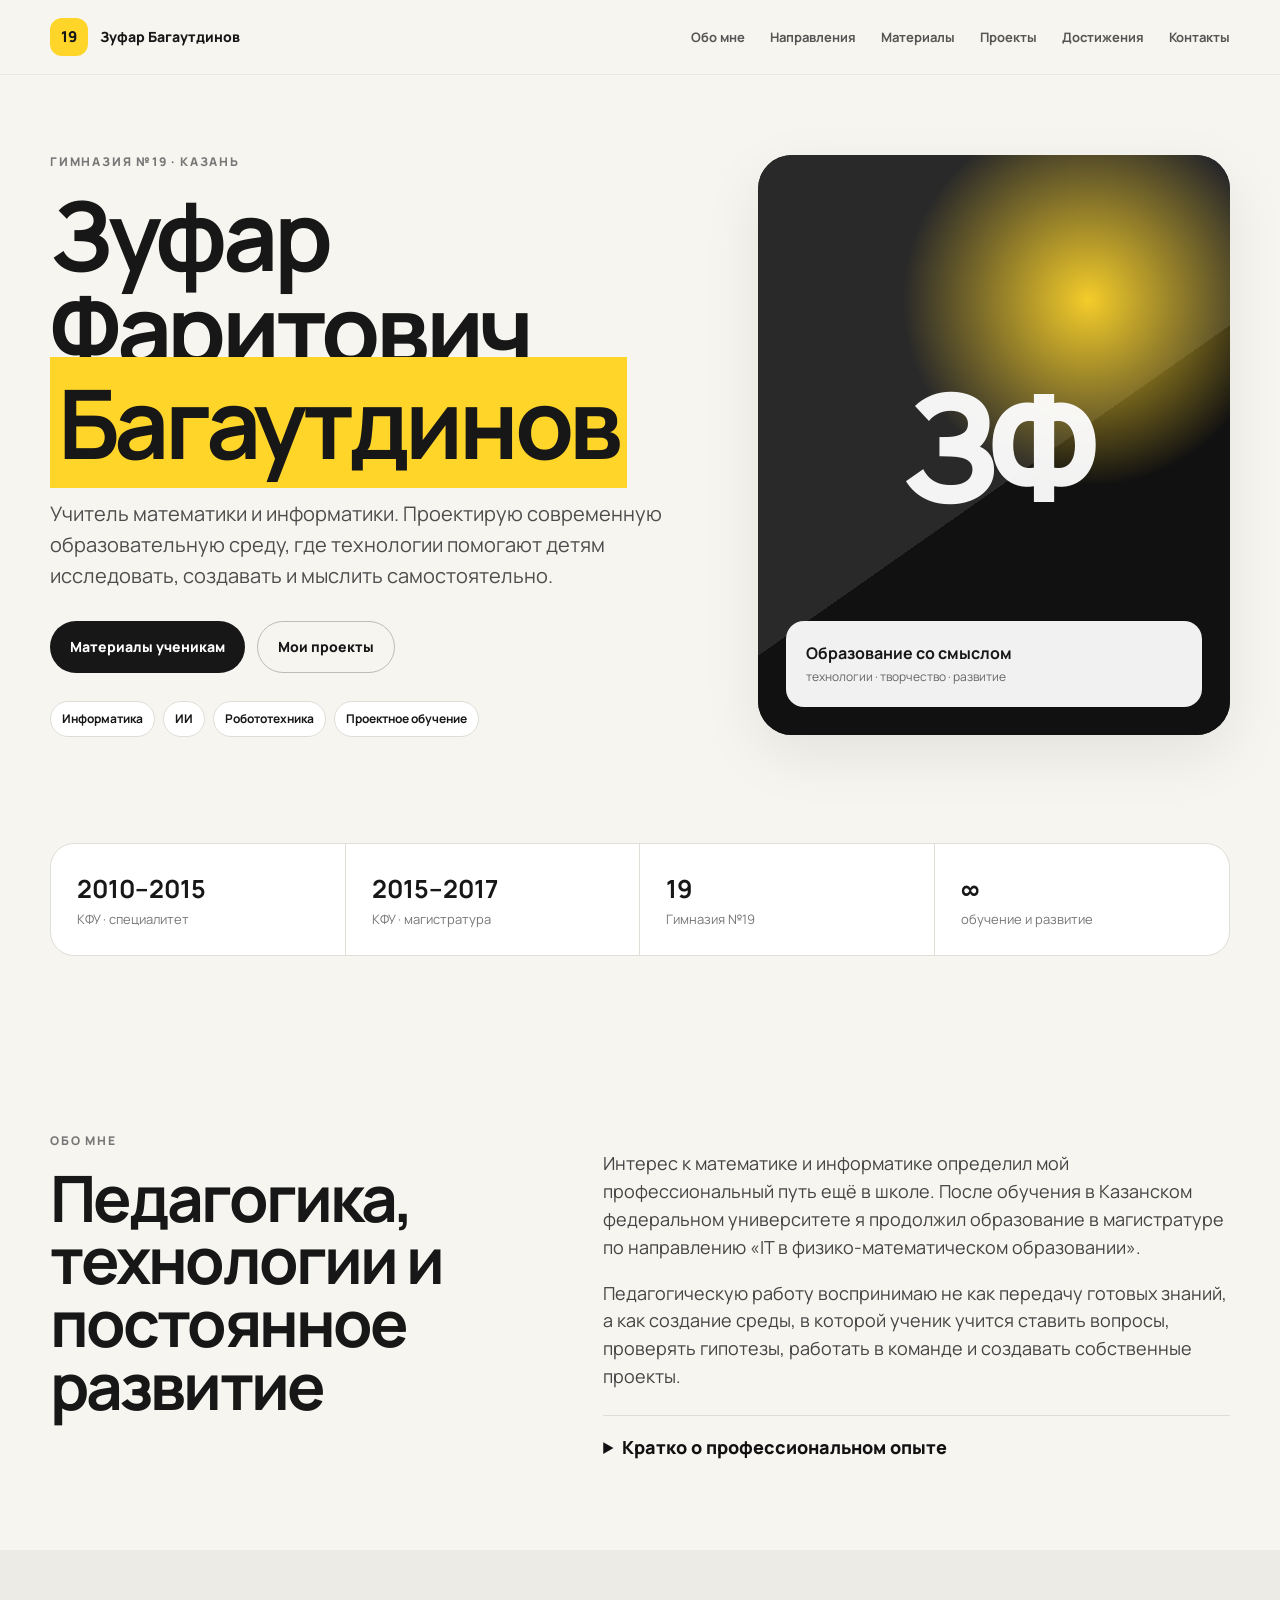
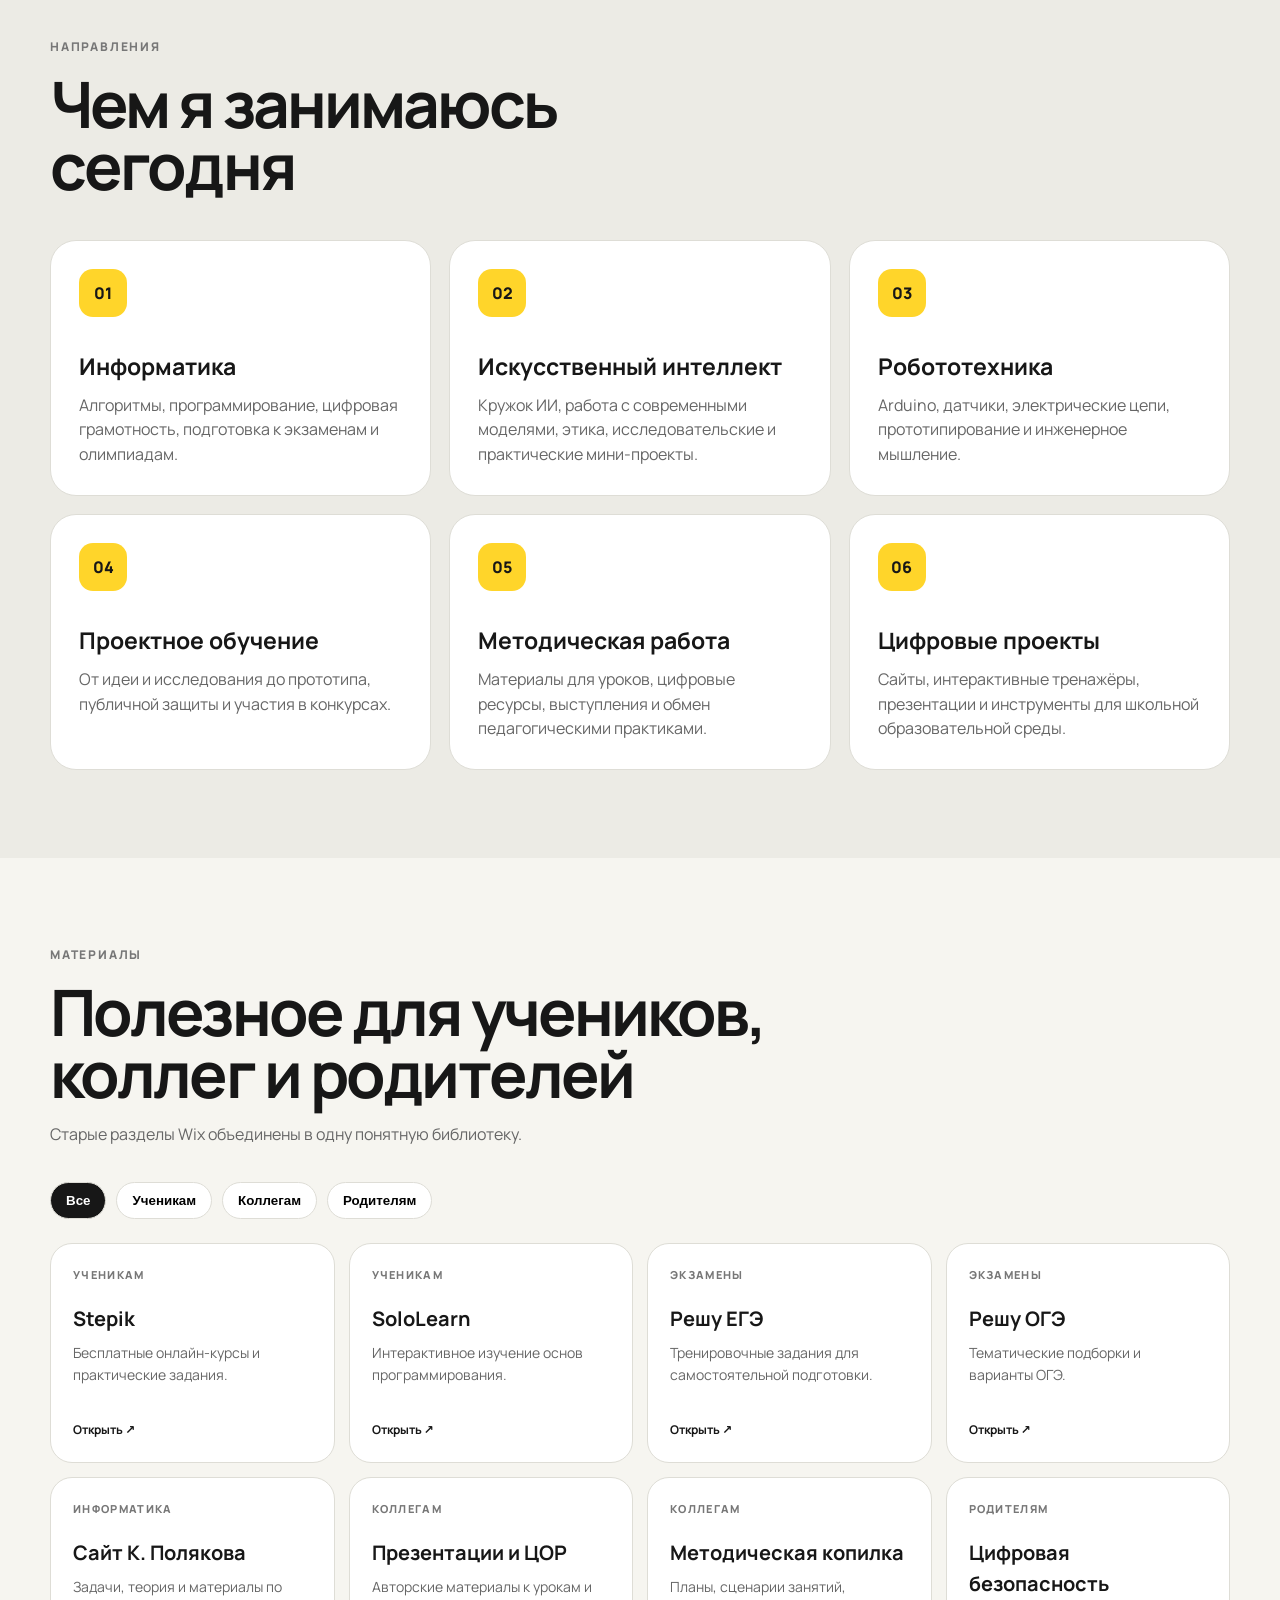
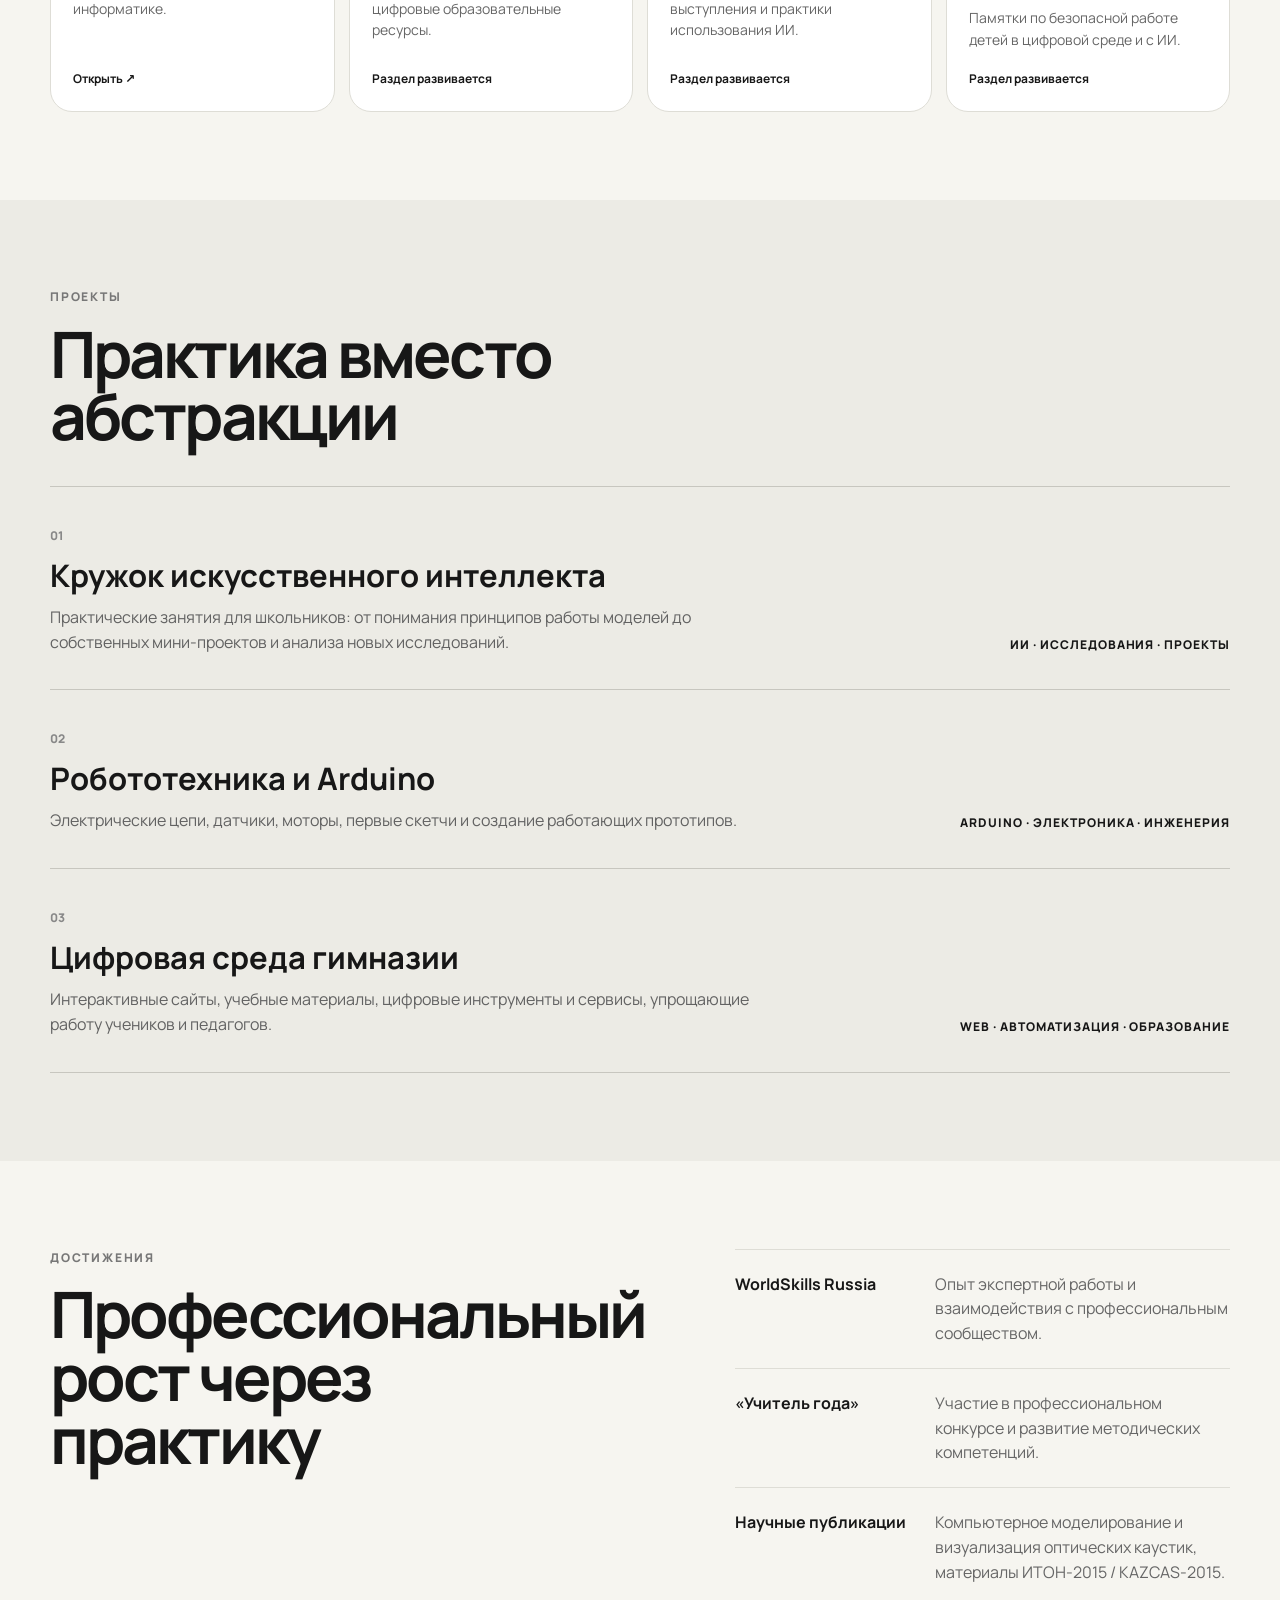
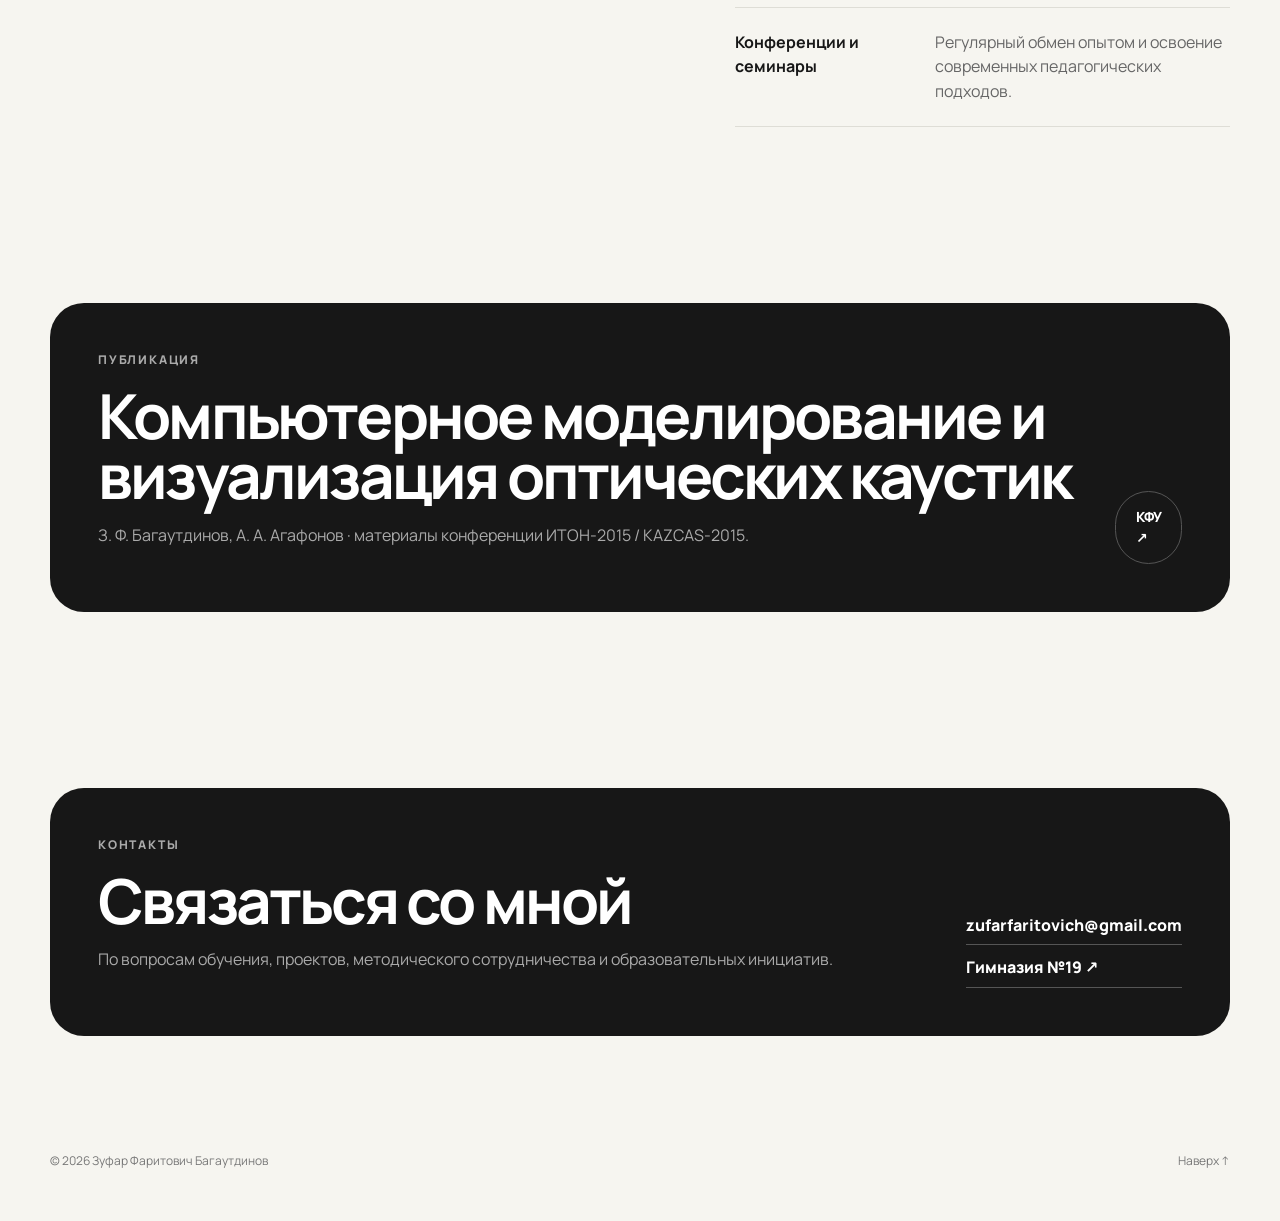
==== index.html @ 344b3b6c "Initial website upload" ====
<!doctype html>
<html lang="ru">
<head>
  <meta charset="utf-8" />
  <meta name="viewport" content="width=device-width, initial-scale=1" />
  <meta name="description" content="Персональный сайт Зуфара Фаритовича Багаутдинова — учителя математики и информатики Гимназии №19 Казани." />
  <title>Зуфар Фаритович Багаутдинов — педагог, информатика, ИИ</title>
  <link rel="preconnect" href="https://fonts.googleapis.com">
  <link rel="preconnect" href="https://fonts.gstatic.com" crossorigin>
  <link href="https://fonts.googleapis.com/css2?family=Manrope:wght@400;500;600;700;800&display=swap" rel="stylesheet">
  <link rel="stylesheet" href="styles.css" />
</head>
<body>
  <header class="topbar" id="top">
    <div class="container nav-wrap">
      <a class="brand" href="#top" aria-label="На главную">
        <span class="brand-mark">19</span>
        <span class="brand-text">Зуфар Багаутдинов</span>
      </a>
      <button class="menu-btn" aria-label="Открыть меню" aria-expanded="false">☰</button>
      <nav class="nav" aria-label="Основная навигация">
        <a href="#about">Обо мне</a>
        <a href="#directions">Направления</a>
        <a href="#materials">Материалы</a>
        <a href="#projects">Проекты</a>
        <a href="#achievements">Достижения</a>
        <a href="#contacts">Контакты</a>
      </nav>
    </div>
  </header>

  <main>
    <section class="hero section">
      <div class="container hero-grid">
        <div class="hero-copy reveal">
          <div class="eyebrow">Гимназия №19 · Казань</div>
          <h1>Зуфар Фаритович<br><span>Багаутдинов</span></h1>
          <p class="hero-lead">Учитель математики и информатики. Проектирую современную образовательную среду, где технологии помогают детям исследовать, создавать и мыслить самостоятельно.</p>
          <div class="hero-actions">
            <a class="btn primary" href="#materials">Материалы ученикам</a>
            <a class="btn ghost" href="#projects">Мои проекты</a>
          </div>
          <div class="hero-tags">
            <span>Информатика</span><span>ИИ</span><span>Робототехника</span><span>Проектное обучение</span>
          </div>
        </div>
        <div class="hero-visual reveal">
          <div class="portrait-card">
            <div class="portrait-bg"></div>
            <div class="portrait-monogram">ЗФ</div>
            <div class="portrait-caption">
              <strong>Образование со смыслом</strong>
              <span>технологии · творчество · развитие</span>
            </div>
          </div>
        </div>
      </div>
    </section>

    <section class="section stats reveal">
      <div class="container stat-grid">
        <div class="stat"><strong>2010–2015</strong><span>КФУ · специалитет</span></div>
        <div class="stat"><strong>2015–2017</strong><span>КФУ · магистратура</span></div>
        <div class="stat"><strong>19</strong><span>Гимназия №19</span></div>
        <div class="stat"><strong>∞</strong><span>обучение и развитие</span></div>
      </div>
    </section>

    <section class="section" id="about">
      <div class="container split">
        <div class="section-heading reveal">
          <div class="eyebrow">Обо мне</div>
          <h2>Педагогика, технологии и постоянное развитие</h2>
        </div>
        <div class="prose reveal">
          <p>Интерес к математике и информатике определил мой профессиональный путь ещё в школе. После обучения в Казанском федеральном университете я продолжил образование в магистратуре по направлению «IT в физико-математическом образовании».</p>
          <p>Педагогическую работу воспринимаю не как передачу готовых знаний, а как создание среды, в которой ученик учится ставить вопросы, проверять гипотезы, работать в команде и создавать собственные проекты.</p>
          <details>
            <summary>Кратко о профессиональном опыте</summary>
            <p>Опыт участия в WorldSkills, научно-практических конференциях, семинарах и профессиональных педагогических сообществах сформировал устойчивый интерес к современным образовательным технологиям, проектной деятельности и развитию цифровой культуры.</p>
          </details>
        </div>
      </div>
    </section>

    <section class="section alt" id="directions">
      <div class="container">
        <div class="section-heading reveal">
          <div class="eyebrow">Направления</div>
          <h2>Чем я занимаюсь сегодня</h2>
        </div>
        <div class="cards grid-3">
          <article class="card reveal"><div class="icon">01</div><h3>Информатика</h3><p>Алгоритмы, программирование, цифровая грамотность, подготовка к экзаменам и олимпиадам.</p></article>
          <article class="card reveal"><div class="icon">02</div><h3>Искусственный интеллект</h3><p>Кружок ИИ, работа с современными моделями, этика, исследовательские и практические мини-проекты.</p></article>
          <article class="card reveal"><div class="icon">03</div><h3>Робототехника</h3><p>Arduino, датчики, электрические цепи, прототипирование и инженерное мышление.</p></article>
          <article class="card reveal"><div class="icon">04</div><h3>Проектное обучение</h3><p>От идеи и исследования до прототипа, публичной защиты и участия в конкурсах.</p></article>
          <article class="card reveal"><div class="icon">05</div><h3>Методическая работа</h3><p>Материалы для уроков, цифровые ресурсы, выступления и обмен педагогическими практиками.</p></article>
          <article class="card reveal"><div class="icon">06</div><h3>Цифровые проекты</h3><p>Сайты, интерактивные тренажёры, презентации и инструменты для школьной образовательной среды.</p></article>
        </div>
      </div>
    </section>

    <section class="section" id="materials">
      <div class="container">
        <div class="section-heading reveal">
          <div class="eyebrow">Материалы</div>
          <h2>Полезное для учеников, коллег и родителей</h2>
          <p>Старые разделы Wix объединены в одну понятную библиотеку.</p>
        </div>
        <div class="filters reveal" role="group" aria-label="Фильтр материалов">
          <button class="filter active" data-filter="all">Все</button>
          <button class="filter" data-filter="student">Ученикам</button>
          <button class="filter" data-filter="teacher">Коллегам</button>
          <button class="filter" data-filter="parent">Родителям</button>
        </div>
        <div class="materials-grid">
          <a class="material reveal" data-cat="student" href="https://stepik.org" target="_blank" rel="noopener"><span>Ученикам</span><h3>Stepik</h3><p>Бесплатные онлайн-курсы и практические задания.</p><b>Открыть ↗</b></a>
          <a class="material reveal" data-cat="student" href="https://www.sololearn.com" target="_blank" rel="noopener"><span>Ученикам</span><h3>SoloLearn</h3><p>Интерактивное изучение основ программирования.</p><b>Открыть ↗</b></a>
          <a class="material reveal" data-cat="student" href="https://ege.sdamgia.ru" target="_blank" rel="noopener"><span>Экзамены</span><h3>Решу ЕГЭ</h3><p>Тренировочные задания для самостоятельной подготовки.</p><b>Открыть ↗</b></a>
          <a class="material reveal" data-cat="student" href="https://oge.sdamgia.ru" target="_blank" rel="noopener"><span>Экзамены</span><h3>Решу ОГЭ</h3><p>Тематические подборки и варианты ОГЭ.</p><b>Открыть ↗</b></a>
          <a class="material reveal" data-cat="student teacher" href="https://kpolyakov.spb.ru" target="_blank" rel="noopener"><span>Информатика</span><h3>Сайт К. Полякова</h3><p>Задачи, теория и материалы по информатике.</p><b>Открыть ↗</b></a>
          <div class="material reveal" data-cat="teacher"><span>Коллегам</span><h3>Презентации и ЦОР</h3><p>Авторские материалы к урокам и цифровые образовательные ресурсы.</p><b>Раздел развивается</b></div>
          <div class="material reveal" data-cat="teacher"><span>Коллегам</span><h3>Методическая копилка</h3><p>Планы, сценарии занятий, выступления и практики использования ИИ.</p><b>Раздел развивается</b></div>
          <div class="material reveal" data-cat="parent"><span>Родителям</span><h3>Цифровая безопасность</h3><p>Памятки по безопасной работе детей в цифровой среде и с ИИ.</p><b>Раздел развивается</b></div>
        </div>
      </div>
    </section>

    <section class="section alt" id="projects">
      <div class="container">
        <div class="section-heading reveal"><div class="eyebrow">Проекты</div><h2>Практика вместо абстракции</h2></div>
        <div class="project-list">
          <article class="project reveal"><div><span class="project-no">01</span><h3>Кружок искусственного интеллекта</h3><p>Практические занятия для школьников: от понимания принципов работы моделей до собственных мини-проектов и анализа новых исследований.</p></div><div class="project-meta">ИИ · исследования · проекты</div></article>
          <article class="project reveal"><div><span class="project-no">02</span><h3>Робототехника и Arduino</h3><p>Электрические цепи, датчики, моторы, первые скетчи и создание работающих прототипов.</p></div><div class="project-meta">Arduino · электроника · инженерия</div></article>
          <article class="project reveal"><div><span class="project-no">03</span><h3>Цифровая среда гимназии</h3><p>Интерактивные сайты, учебные материалы, цифровые инструменты и сервисы, упрощающие работу учеников и педагогов.</p></div><div class="project-meta">web · автоматизация · образование</div></article>
        </div>
      </div>
    </section>

    <section class="section" id="achievements">
      <div class="container split">
        <div class="section-heading reveal"><div class="eyebrow">Достижения</div><h2>Профессиональный рост через практику</h2></div>
        <div class="timeline reveal">
          <div class="timeline-item"><b>WorldSkills Russia</b><span>Опыт экспертной работы и взаимодействия с профессиональным сообществом.</span></div>
          <div class="timeline-item"><b>«Учитель года»</b><span>Участие в профессиональном конкурсе и развитие методических компетенций.</span></div>
          <div class="timeline-item"><b>Научные публикации</b><span>Компьютерное моделирование и визуализация оптических каустик, материалы ИТОН-2015 / KAZCAS-2015.</span></div>
          <div class="timeline-item"><b>Конференции и семинары</b><span>Регулярный обмен опытом и освоение современных педагогических подходов.</span></div>
        </div>
      </div>
    </section>

    <section class="section publication">
      <div class="container publication-card reveal">
        <div><div class="eyebrow">Публикация</div><h2>Компьютерное моделирование и визуализация оптических каустик</h2><p>З. Ф. Багаутдинов, А. А. Агафонов · материалы конференции ИТОН-2015 / KAZCAS-2015.</p></div>
        <a class="btn ghost" href="https://kpfu.ru" target="_blank" rel="noopener">КФУ ↗</a>
      </div>
    </section>

    <section class="section contact" id="contacts">
      <div class="container contact-card reveal">
        <div><div class="eyebrow">Контакты</div><h2>Связаться со мной</h2><p>По вопросам обучения, проектов, методического сотрудничества и образовательных инициатив.</p></div>
        <div class="contact-links">
          <a href="mailto:zufarfaritovich@gmail.com">zufarfaritovich@gmail.com</a>
          <a href="https://www.gymn19.ru/" target="_blank" rel="noopener">Гимназия №19 ↗</a>
        </div>
      </div>
    </section>
  </main>

  <footer>
    <div class="container footer-wrap"><span>© <span id="year"></span> Зуфар Фаритович Багаутдинов</span><a href="#top">Наверх ↑</a></div>
  </footer>

  <script src="script.js"></script>
</body>
</html>
---- styles.css ----
:root{
  --bg:#f6f5f0; --paper:#fff; --ink:#171717; --muted:#676767; --yellow:#ffd52a; --line:#deddd6; --dark:#171717;
  --radius:26px; --shadow:0 20px 60px rgba(0,0,0,.08);
}
*{box-sizing:border-box} html{scroll-behavior:smooth} body{margin:0;font-family:Manrope,system-ui,sans-serif;background:var(--bg);color:var(--ink);line-height:1.55}
a{color:inherit;text-decoration:none}.container{width:min(1180px,calc(100% - 40px));margin:auto}.section{padding:88px 0}.alt{background:#ecebe5}
.topbar{position:sticky;top:0;z-index:30;background:rgba(246,245,240,.84);backdrop-filter:blur(18px);border-bottom:1px solid rgba(0,0,0,.06)}.nav-wrap{height:74px;display:flex;align-items:center;justify-content:space-between;gap:24px}.brand{display:flex;align-items:center;gap:12px;font-weight:800}.brand-mark{display:grid;place-items:center;width:38px;height:38px;border-radius:12px;background:var(--yellow);font-size:15px}.brand-text{font-size:14px}.nav{display:flex;gap:25px;font-size:13px;font-weight:700}.nav a{opacity:.72}.nav a:hover{opacity:1}.menu-btn{display:none;border:0;background:none;font-size:25px}
.hero{padding-top:78px}.hero-grid{display:grid;grid-template-columns:1.15fr .85fr;align-items:center;gap:70px}.eyebrow{text-transform:uppercase;letter-spacing:.15em;font-weight:800;font-size:12px;color:#777;margin-bottom:16px}.hero h1,.section-heading h2,.contact h2,.publication h2{margin:0;letter-spacing:-.045em;line-height:.98}.hero h1{font-size:clamp(52px,7.5vw,104px)}.hero h1 span{background:var(--yellow);padding:0 .08em}.hero-lead{max-width:720px;font-size:20px;color:#4d4d4d;margin:28px 0 30px}.hero-actions{display:flex;gap:12px;flex-wrap:wrap}.btn{padding:14px 20px;border-radius:999px;font-weight:800;font-size:14px;display:inline-flex;align-items:center;justify-content:center}.btn.primary{background:var(--dark);color:white}.btn.ghost{border:1px solid #bdbcb5;background:transparent}.hero-tags{display:flex;flex-wrap:wrap;gap:8px;margin-top:28px}.hero-tags span{padding:8px 11px;background:white;border:1px solid var(--line);border-radius:999px;font-size:12px;font-weight:700}.portrait-card{height:580px;border-radius:34px;background:#111;position:relative;overflow:hidden;box-shadow:var(--shadow)}.portrait-bg{position:absolute;inset:0;background:radial-gradient(circle at 70% 25%,rgba(255,213,42,.95),transparent 34%),linear-gradient(145deg,#292929 0 55%,#111 55%)}.portrait-monogram{position:absolute;inset:0;display:grid;place-items:center;color:white;font-size:150px;font-weight:800;letter-spacing:-.08em;opacity:.95}.portrait-caption{position:absolute;left:28px;right:28px;bottom:28px;background:rgba(255,255,255,.94);padding:20px;border-radius:18px;display:flex;flex-direction:column}.portrait-caption span{font-size:12px;color:#666;margin-top:3px}
.stats{padding-top:18px}.stat-grid{display:grid;grid-template-columns:repeat(4,1fr);border:1px solid var(--line);border-radius:24px;overflow:hidden;background:white}.stat{padding:26px;display:flex;flex-direction:column;border-right:1px solid var(--line)}.stat:last-child{border-right:0}.stat strong{font-size:25px}.stat span{color:#777;font-size:13px}.split{display:grid;grid-template-columns:.85fr 1.15fr;gap:90px}.section-heading h2{font-size:clamp(38px,5vw,68px);max-width:720px}.section-heading p{color:#666}.prose{font-size:18px;color:#444}.prose details{margin-top:24px;border-top:1px solid var(--line);padding-top:18px}.prose summary{font-weight:800;cursor:pointer;color:#111}.cards{display:grid;gap:18px;margin-top:42px}.grid-3{grid-template-columns:repeat(3,1fr)}.card{background:white;border:1px solid var(--line);padding:28px;border-radius:var(--radius);min-height:240px;transition:.25s}.card:hover{transform:translateY(-4px);box-shadow:var(--shadow)}.icon{width:48px;height:48px;border-radius:14px;background:var(--yellow);display:grid;place-items:center;font-weight:800;margin-bottom:32px}.card h3{font-size:23px;margin:0 0 8px}.card p{color:#666;margin:0}.filters{display:flex;gap:10px;flex-wrap:wrap;margin:35px 0 24px}.filter{border:1px solid var(--line);background:white;border-radius:999px;padding:10px 15px;font-weight:800;cursor:pointer}.filter.active{background:#171717;color:white}.materials-grid{display:grid;grid-template-columns:repeat(4,1fr);gap:14px}.material{background:white;border:1px solid var(--line);border-radius:22px;padding:22px;min-height:220px;display:flex;flex-direction:column}.material span{font-size:11px;text-transform:uppercase;letter-spacing:.12em;font-weight:800;color:#777}.material h3{margin:20px 0 8px;font-size:20px}.material p{margin:0 0 20px;color:#666;font-size:14px}.material b{margin-top:auto;font-size:12px}.material.hidden{display:none}.project-list{margin-top:38px;border-top:1px solid #c7c6bf}.project{display:grid;grid-template-columns:1fr auto;gap:40px;padding:35px 0;border-bottom:1px solid #c7c6bf}.project h3{font-size:31px;margin:4px 0 6px}.project p{max-width:730px;color:#626262;margin:0}.project-no{font-size:12px;font-weight:800;color:#888}.project-meta{align-self:end;font-size:12px;font-weight:800;text-transform:uppercase;letter-spacing:.08em}.timeline{display:grid;gap:0;border-top:1px solid var(--line)}.timeline-item{padding:22px 0;border-bottom:1px solid var(--line);display:grid;grid-template-columns:180px 1fr;gap:20px}.timeline-item span{color:#666}.publication-card,.contact-card{border-radius:34px;background:#171717;color:white;padding:48px;display:flex;align-items:end;justify-content:space-between;gap:40px}.publication-card .eyebrow,.contact-card .eyebrow{color:#aaa}.publication-card h2,.contact-card h2{font-size:clamp(34px,5vw,62px)}.publication-card p,.contact-card p{color:#aaa}.publication-card .btn{border-color:#555}.contact-links{display:flex;flex-direction:column;gap:10px;font-weight:800}.contact-links a{border-bottom:1px solid #555;padding-bottom:7px}footer{padding:28px 0 50px}.footer-wrap{display:flex;justify-content:space-between;font-size:12px;color:#777}
.reveal{opacity:0;transform:translateY(18px);transition:opacity .6s ease,transform .6s ease}.reveal.visible{opacity:1;transform:none}
@media(max-width:900px){.nav{display:none;position:absolute;top:74px;left:0;right:0;background:var(--bg);padding:20px;flex-direction:column;border-bottom:1px solid var(--line)}.nav.open{display:flex}.menu-btn{display:block}.hero-grid,.split{grid-template-columns:1fr}.hero-grid{gap:35px}.portrait-card{height:420px}.stat-grid{grid-template-columns:1fr 1fr}.stat:nth-child(2){border-right:0}.stat:nth-child(-n+2){border-bottom:1px solid var(--line)}.grid-3{grid-template-columns:1fr 1fr}.materials-grid{grid-template-columns:1fr 1fr}.split{gap:35px}.project{grid-template-columns:1fr}.project-meta{align-self:auto}.publication-card,.contact-card{align-items:flex-start;flex-direction:column}.section{padding:68px 0}}
@media(max-width:560px){.container{width:min(100% - 28px,1180px)}.hero{padding-top:44px}.hero h1{font-size:48px}.hero-lead{font-size:17px}.portrait-card{height:340px}.portrait-monogram{font-size:100px}.grid-3,.materials-grid{grid-template-columns:1fr}.stat-grid{grid-template-columns:1fr}.stat{border-right:0;border-bottom:1px solid var(--line)!important}.stat:last-child{border-bottom:0!important}.timeline-item{grid-template-columns:1fr}.publication-card,.contact-card{padding:28px}.brand-text{display:none}}
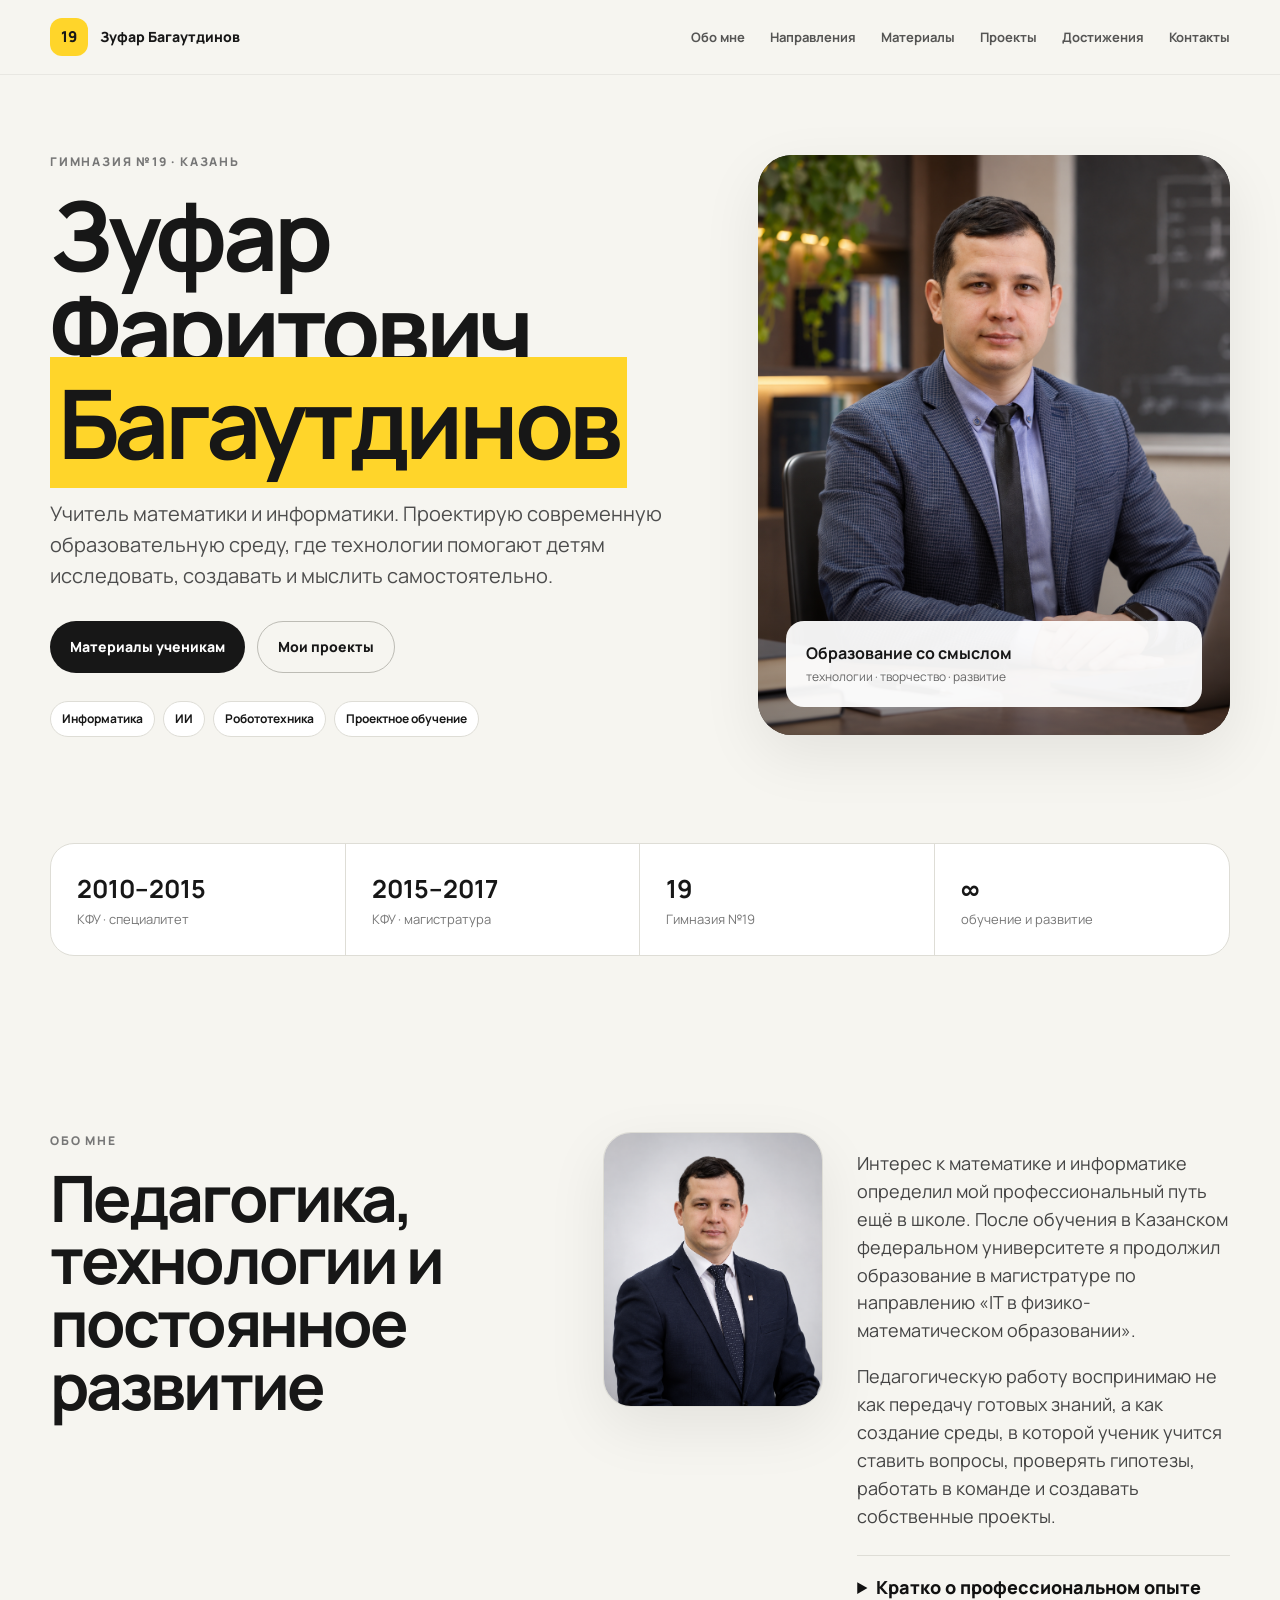
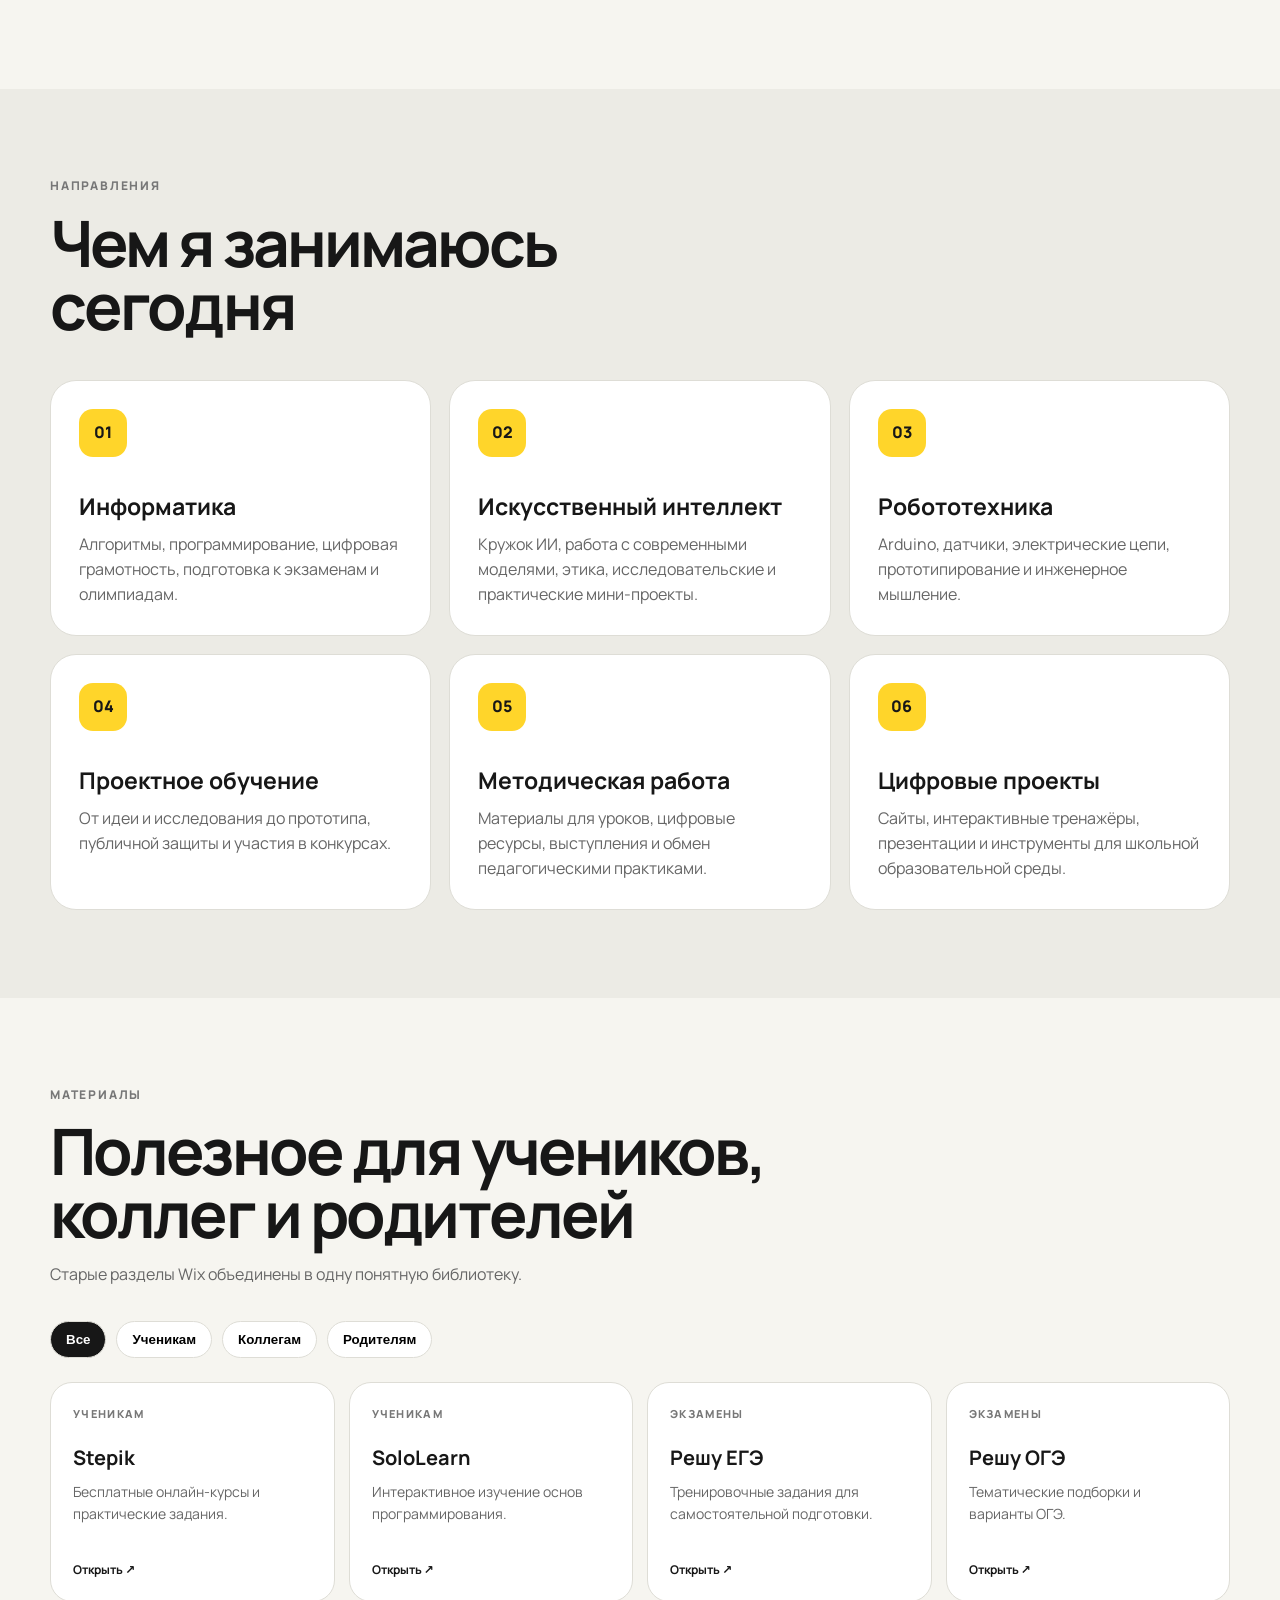
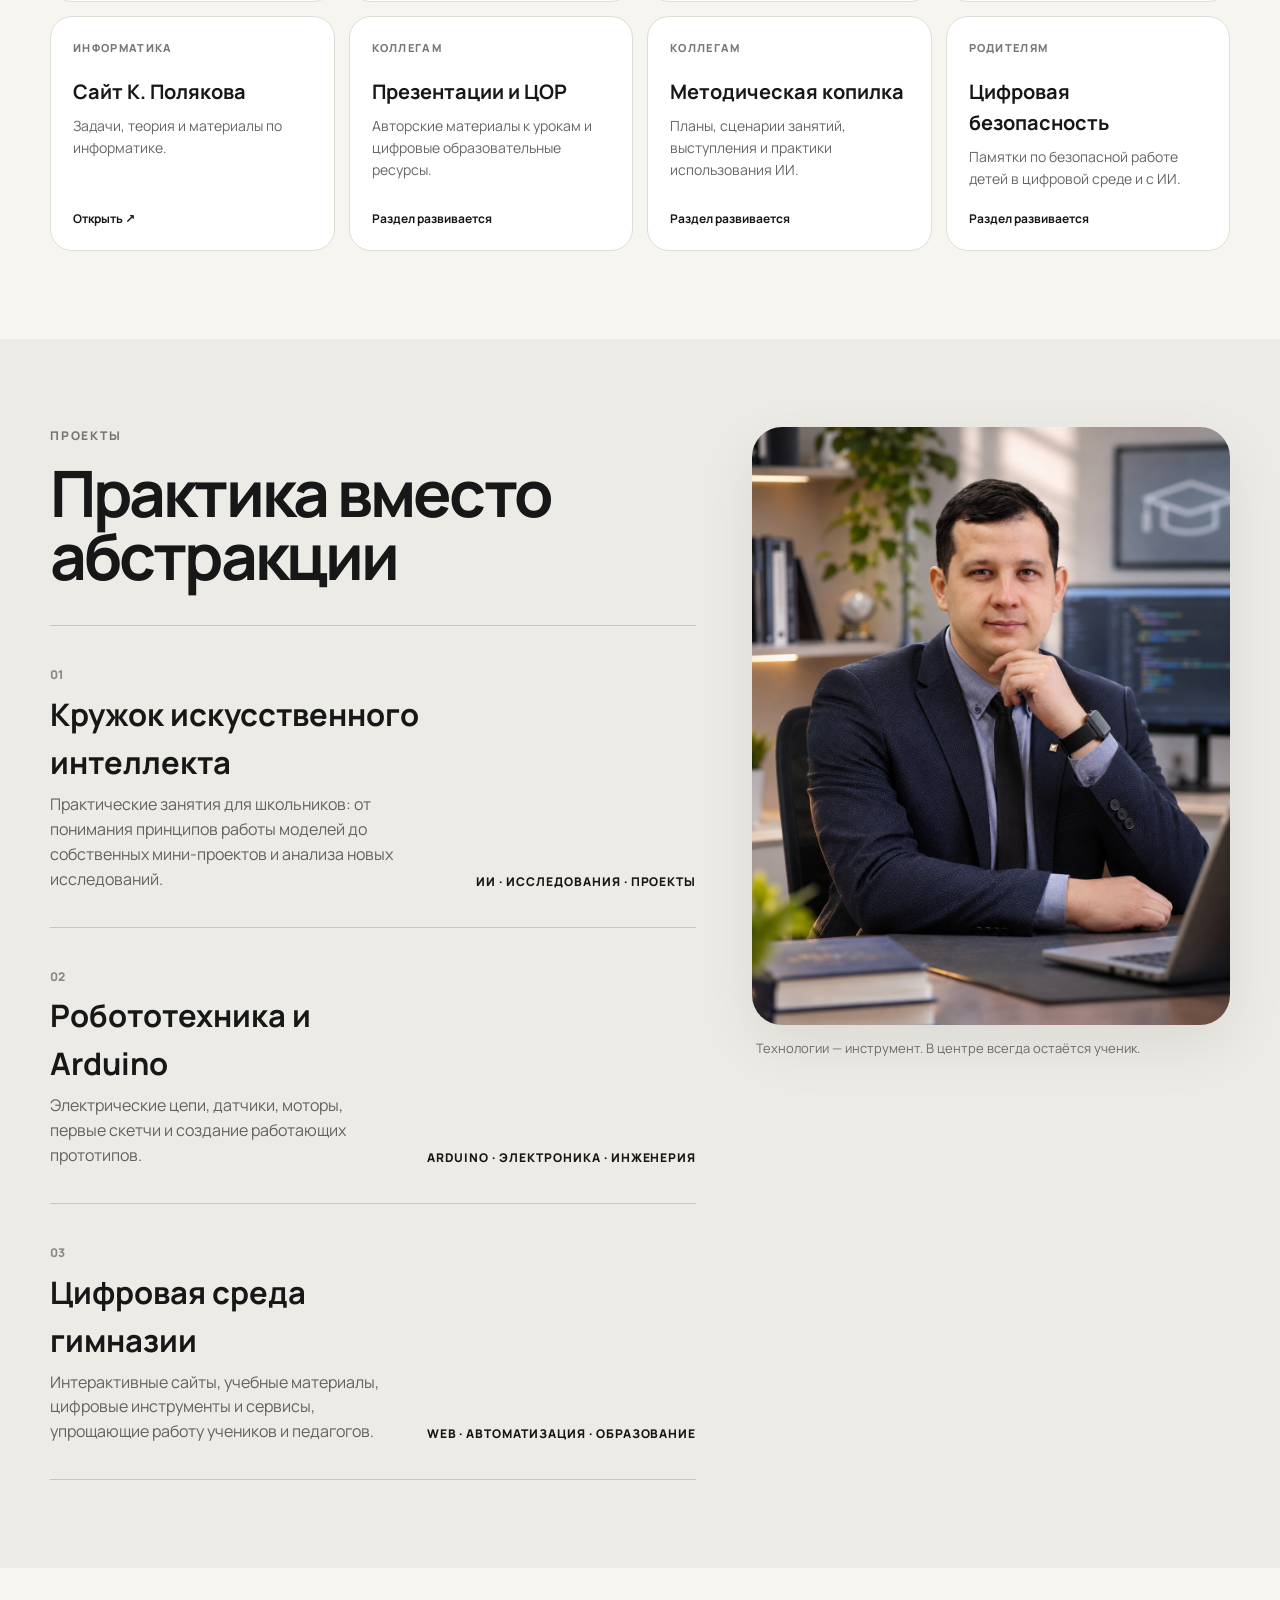
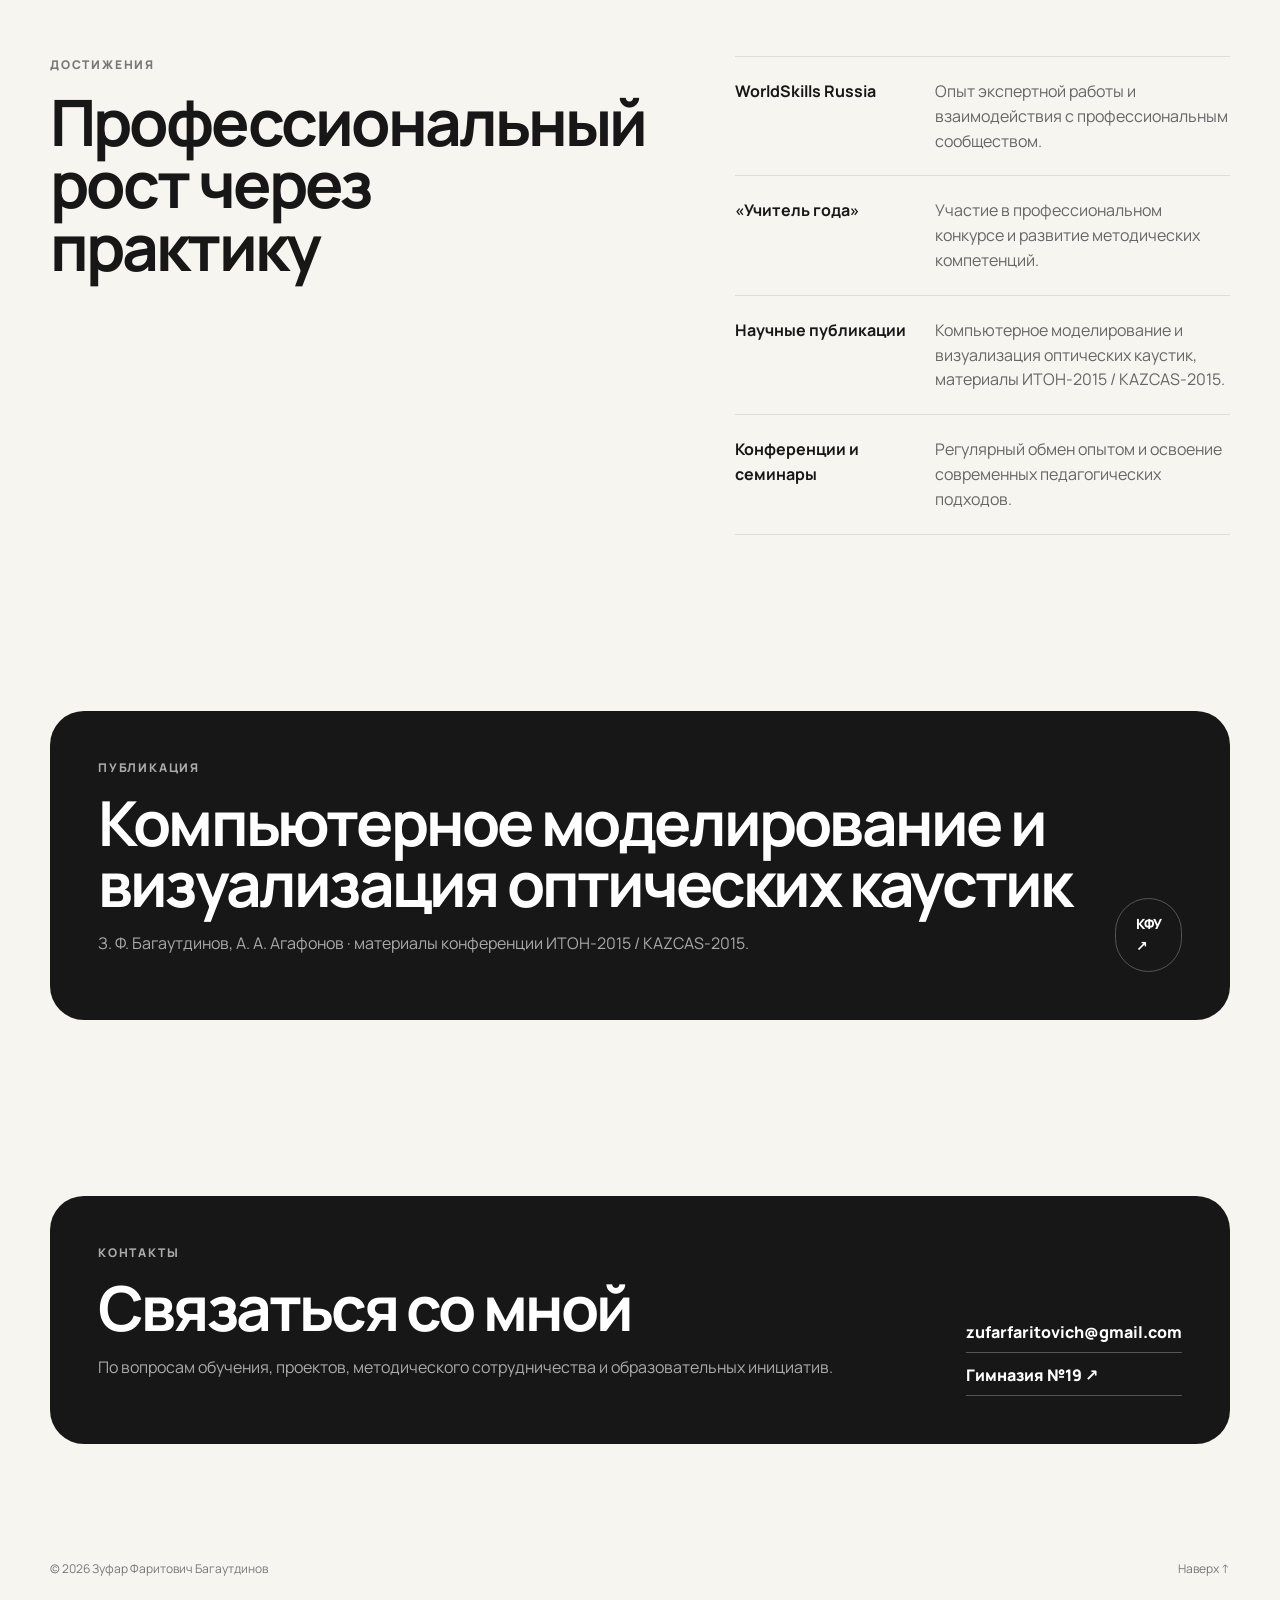
==== commit 1b8dcf14: "v2" ====
--- a/index.html
+++ b/index.html
@@ -46,8 +46,7 @@
         </div>
         <div class="hero-visual reveal">
           <div class="portrait-card">
-            <div class="portrait-bg"></div>
-            <div class="portrait-monogram">ЗФ</div>
+            <img class="portrait-photo" src="portrait-main.png" alt="Зуфар Фаритович Багаутдинов — педагог и учитель информатики">
             <div class="portrait-caption">
               <strong>Образование со смыслом</strong>
               <span>технологии · творчество · развитие</span>
@@ -67,18 +66,21 @@
     </section>
 
     <section class="section" id="about">
-      <div class="container split">
+      <div class="container split about-grid">
         <div class="section-heading reveal">
           <div class="eyebrow">Обо мне</div>
           <h2>Педагогика, технологии и постоянное развитие</h2>
         </div>
-        <div class="prose reveal">
+        <div class="about-content reveal">
+          <img class="about-photo" src="portrait-about.png" alt="Официальный портрет Зуфара Фаритовича Багаутдинова">
+          <div class="prose">
           <p>Интерес к математике и информатике определил мой профессиональный путь ещё в школе. После обучения в Казанском федеральном университете я продолжил образование в магистратуре по направлению «IT в физико-математическом образовании».</p>
           <p>Педагогическую работу воспринимаю не как передачу готовых знаний, а как создание среды, в которой ученик учится ставить вопросы, проверять гипотезы, работать в команде и создавать собственные проекты.</p>
           <details>
             <summary>Кратко о профессиональном опыте</summary>
             <p>Опыт участия в WorldSkills, научно-практических конференциях, семинарах и профессиональных педагогических сообществах сформировал устойчивый интерес к современным образовательным технологиям, проектной деятельности и развитию цифровой культуры.</p>
           </details>
+          </div>
         </div>
       </div>
     </section>
@@ -127,13 +129,19 @@
     </section>
 
     <section class="section alt" id="projects">
-      <div class="container">
-        <div class="section-heading reveal"><div class="eyebrow">Проекты</div><h2>Практика вместо абстракции</h2></div>
-        <div class="project-list">
+      <div class="container projects-layout">
+        <div class="projects-copy">
+          <div class="section-heading reveal"><div class="eyebrow">Проекты</div><h2>Практика вместо абстракции</h2></div>
+          <div class="project-list">
           <article class="project reveal"><div><span class="project-no">01</span><h3>Кружок искусственного интеллекта</h3><p>Практические занятия для школьников: от понимания принципов работы моделей до собственных мини-проектов и анализа новых исследований.</p></div><div class="project-meta">ИИ · исследования · проекты</div></article>
           <article class="project reveal"><div><span class="project-no">02</span><h3>Робототехника и Arduino</h3><p>Электрические цепи, датчики, моторы, первые скетчи и создание работающих прототипов.</p></div><div class="project-meta">Arduino · электроника · инженерия</div></article>
           <article class="project reveal"><div><span class="project-no">03</span><h3>Цифровая среда гимназии</h3><p>Интерактивные сайты, учебные материалы, цифровые инструменты и сервисы, упрощающие работу учеников и педагогов.</p></div><div class="project-meta">web · автоматизация · образование</div></article>
+          </div>
         </div>
+        <figure class="tech-photo-wrap reveal">
+          <img class="tech-photo" src="portrait-tech.png" alt="Зуфар Фаритович Багаутдинов в современном цифровом образовательном пространстве">
+          <figcaption>Технологии — инструмент. В центре всегда остаётся ученик.</figcaption>
+        </figure>
       </div>
     </section>
 
--- a/styles.css
+++ b/styles.css
@@ -10,3 +10,15 @@
 .reveal{opacity:0;transform:translateY(18px);transition:opacity .6s ease,transform .6s ease}.reveal.visible{opacity:1;transform:none}
 @media(max-width:900px){.nav{display:none;position:absolute;top:74px;left:0;right:0;background:var(--bg);padding:20px;flex-direction:column;border-bottom:1px solid var(--line)}.nav.open{display:flex}.menu-btn{display:block}.hero-grid,.split{grid-template-columns:1fr}.hero-grid{gap:35px}.portrait-card{height:420px}.stat-grid{grid-template-columns:1fr 1fr}.stat:nth-child(2){border-right:0}.stat:nth-child(-n+2){border-bottom:1px solid var(--line)}.grid-3{grid-template-columns:1fr 1fr}.materials-grid{grid-template-columns:1fr 1fr}.split{gap:35px}.project{grid-template-columns:1fr}.project-meta{align-self:auto}.publication-card,.contact-card{align-items:flex-start;flex-direction:column}.section{padding:68px 0}}
 @media(max-width:560px){.container{width:min(100% - 28px,1180px)}.hero{padding-top:44px}.hero h1{font-size:48px}.hero-lead{font-size:17px}.portrait-card{height:340px}.portrait-monogram{font-size:100px}.grid-3,.materials-grid{grid-template-columns:1fr}.stat-grid{grid-template-columns:1fr}.stat{border-right:0;border-bottom:1px solid var(--line)!important}.stat:last-child{border-bottom:0!important}.timeline-item{grid-template-columns:1fr}.publication-card,.contact-card{padding:28px}.brand-text{display:none}}
+
+/* Professional portrait system */
+.portrait-photo{position:absolute;inset:0;width:100%;height:100%;object-fit:cover;object-position:center top;display:block}
+.portrait-card::after{content:"";position:absolute;inset:0;background:linear-gradient(180deg,transparent 54%,rgba(0,0,0,.42) 100%);pointer-events:none}
+.portrait-caption{z-index:2}
+.about-content{display:grid;grid-template-columns:minmax(220px,.7fr) 1.3fr;gap:34px;align-items:start}
+.about-photo{width:100%;aspect-ratio:4/5;object-fit:cover;border-radius:28px;box-shadow:var(--shadow);border:1px solid var(--line);background:white}
+.projects-layout{display:grid;grid-template-columns:1.15fr .85fr;gap:56px;align-items:start}
+.tech-photo-wrap{margin:0;position:sticky;top:105px}
+.tech-photo{width:100%;aspect-ratio:4/5;object-fit:cover;border-radius:30px;display:block;box-shadow:var(--shadow)}
+.tech-photo-wrap figcaption{margin-top:14px;color:#6a6a6a;font-size:13px;line-height:1.5;padding:0 4px}
+@media(max-width:900px){.about-content,.projects-layout{grid-template-columns:1fr}.about-photo{max-width:420px}.tech-photo-wrap{position:static}.tech-photo{max-width:520px}}
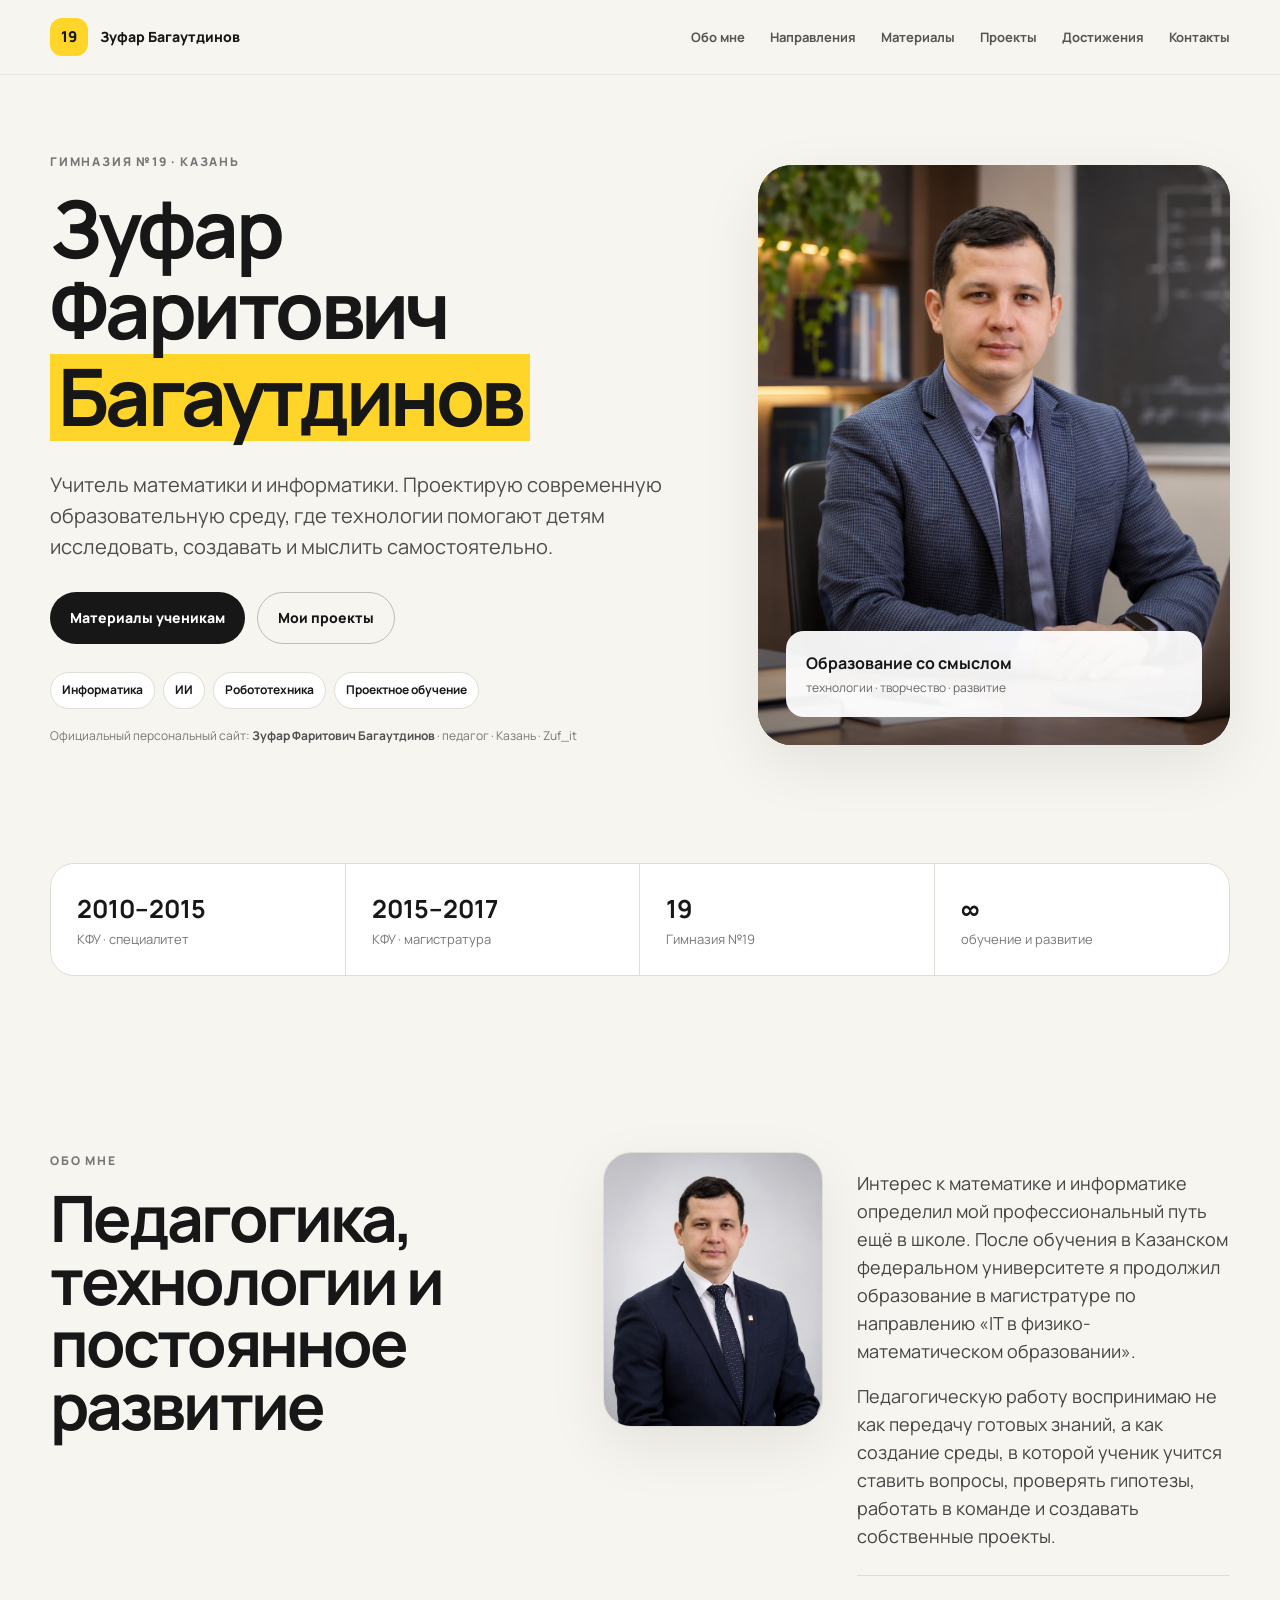
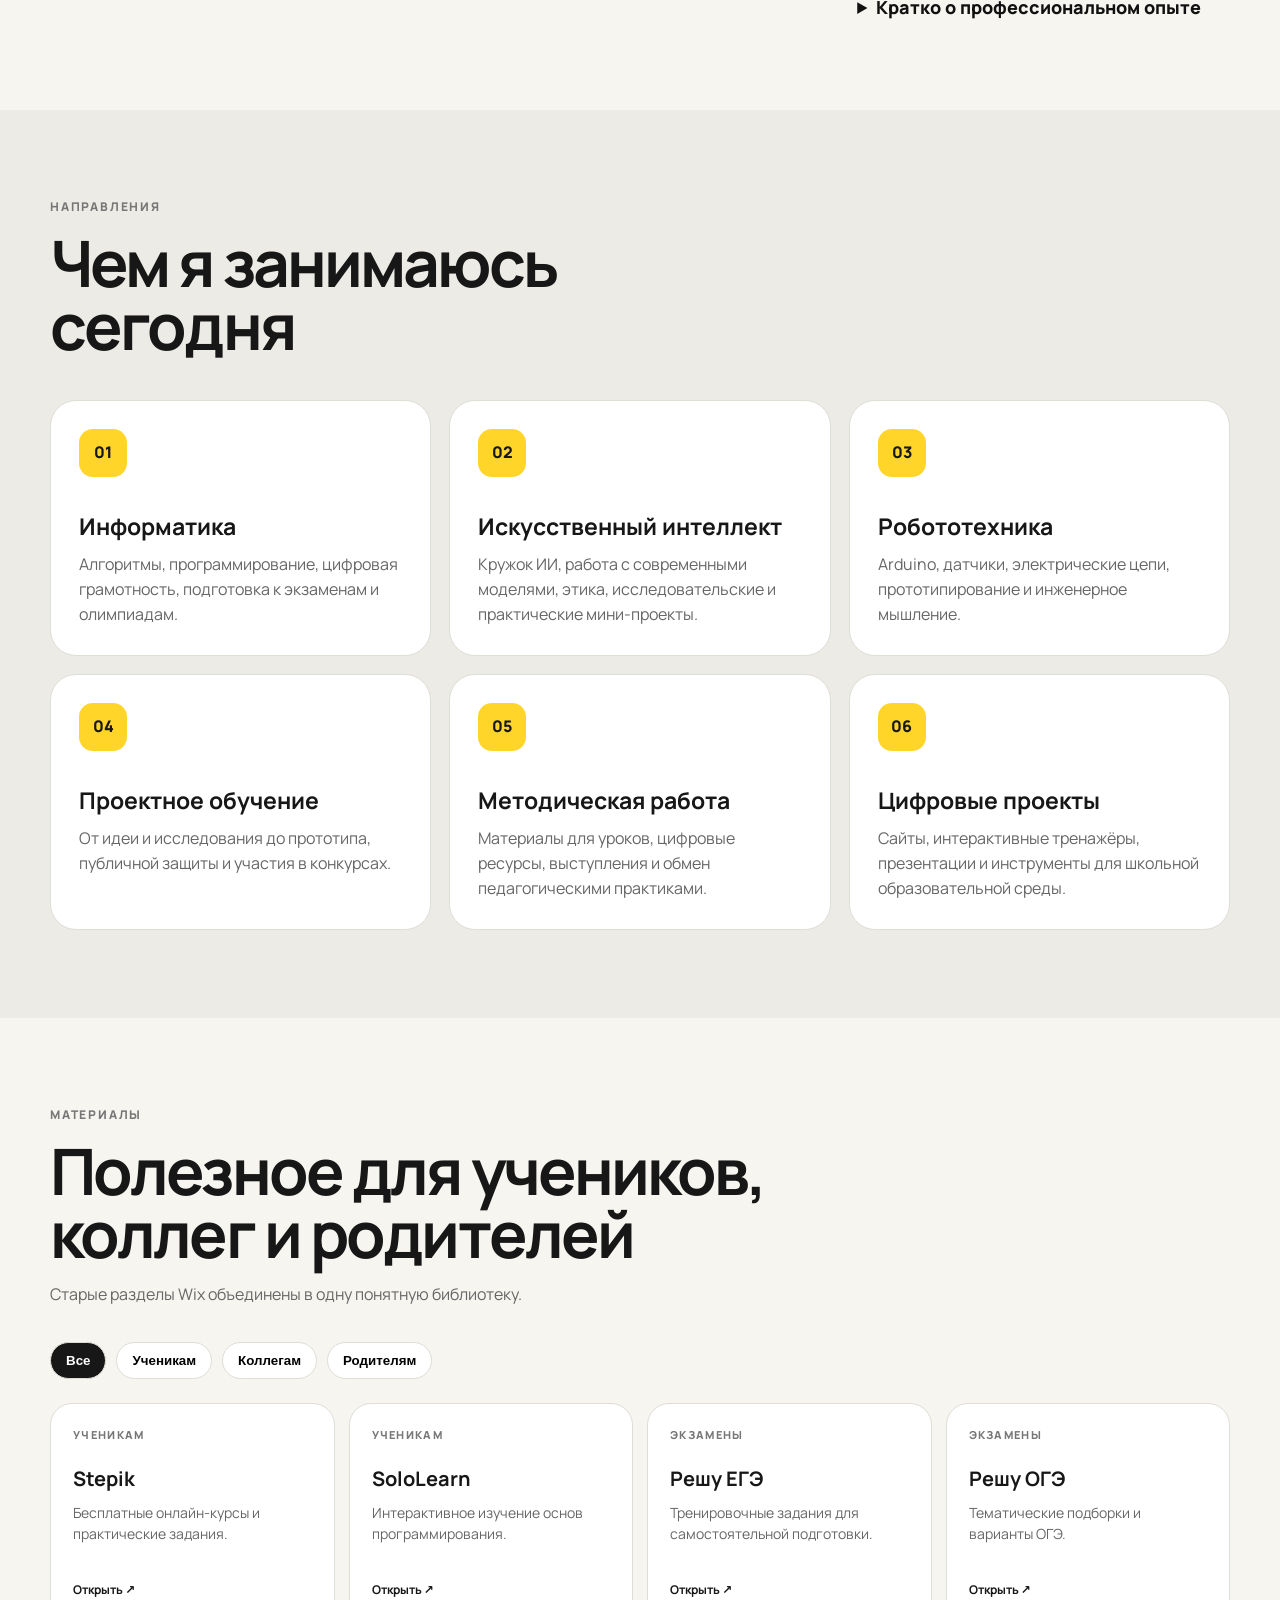
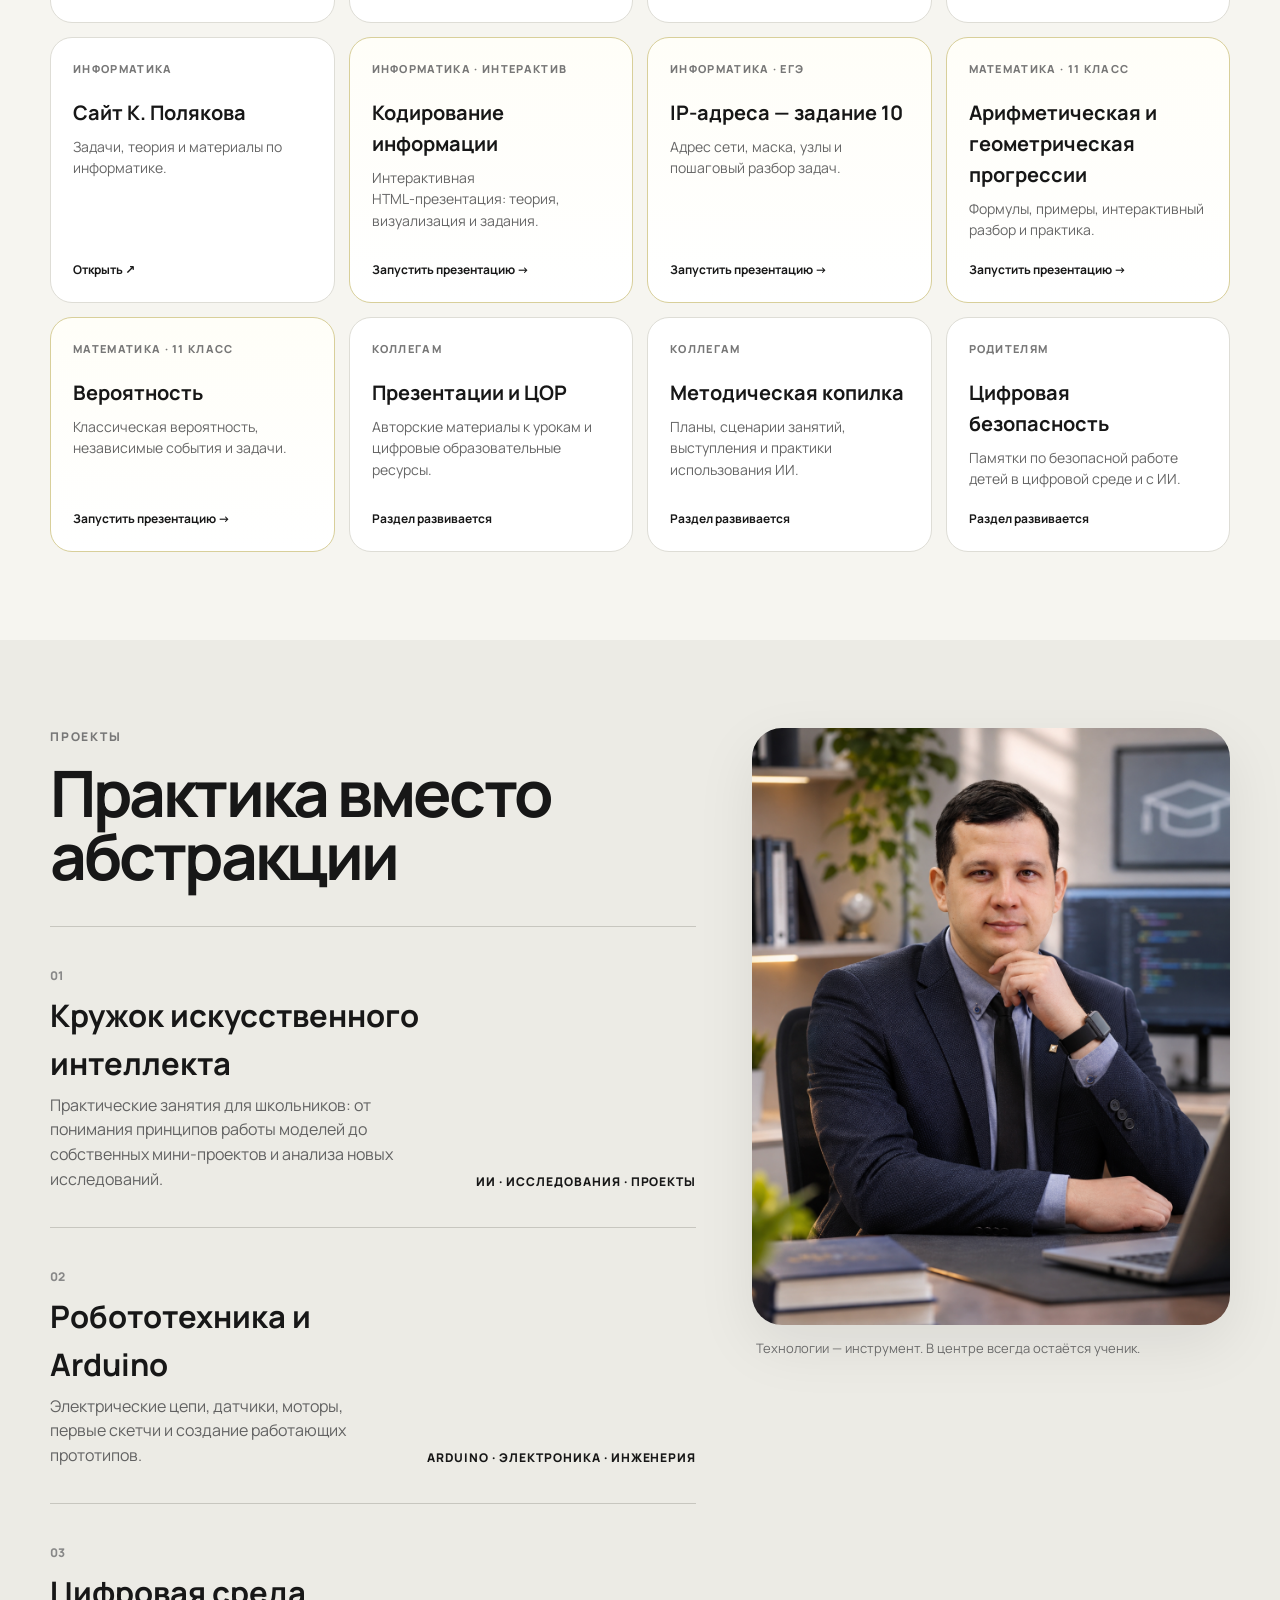
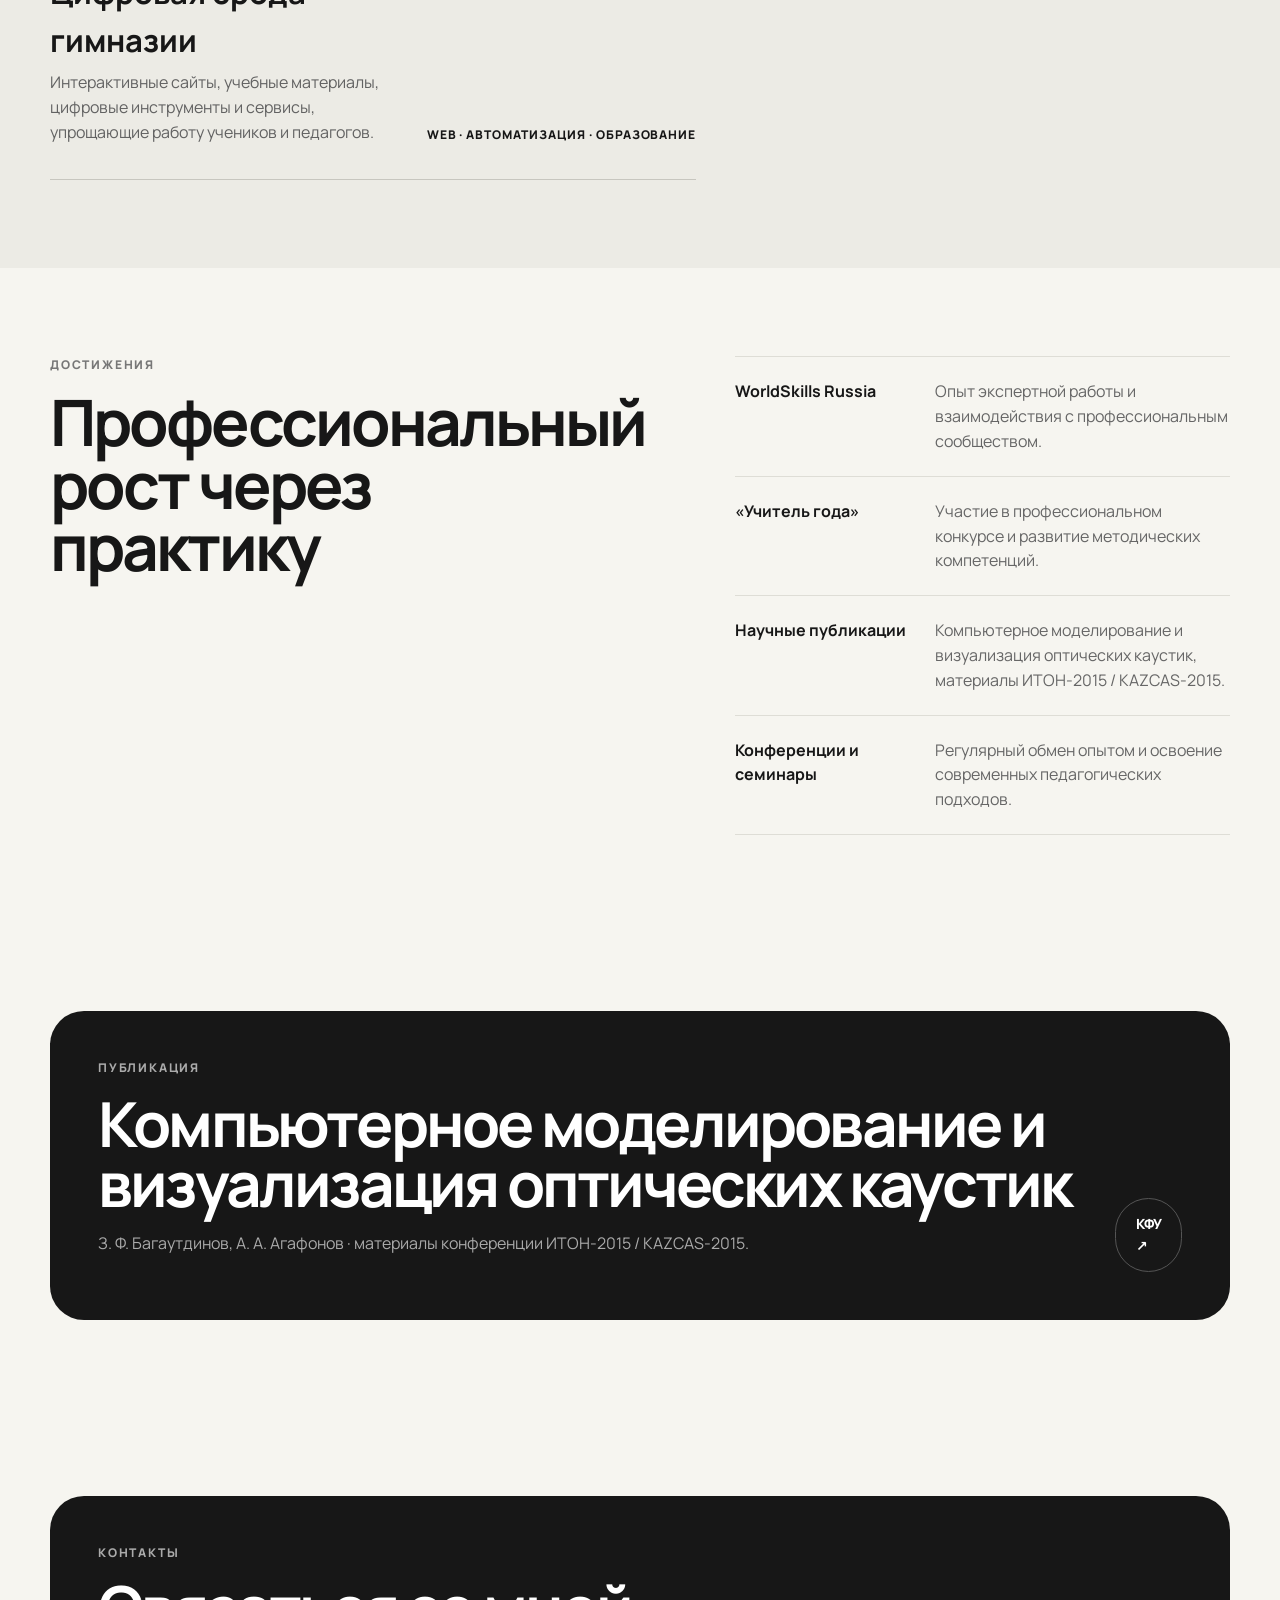
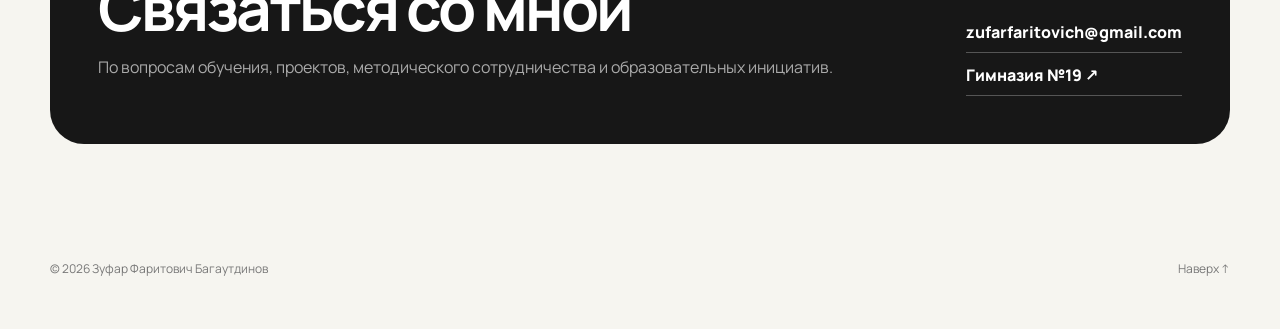
==== commit 7447f6da: "v3" ====
--- a/index.html
+++ b/index.html
@@ -3,12 +3,45 @@
 <head>
   <meta charset="utf-8" />
   <meta name="viewport" content="width=device-width, initial-scale=1" />
-  <meta name="description" content="Персональный сайт Зуфара Фаритовича Багаутдинова — учителя математики и информатики Гимназии №19 Казани." />
-  <title>Зуфар Фаритович Багаутдинов — педагог, информатика, ИИ</title>
+  <link rel="canonical" href="https://zufbag19.github.io/zufar-portfolio/" />
+  <meta name="robots" content="index, follow, max-image-preview:large, max-snippet:-1, max-video-preview:-1" />
+  <meta name="author" content="Зуфар Фаритович Багаутдинов" />
+  <meta name="keywords" content="Зуфар Фаритович Багаутдинов, Зуфар Багаутдинов, Зуфар Фаритович, Зуфар, Zuf_it, учитель информатики Казань, Гимназия 19 Казань, педагог информатика ИИ" />
+  <meta property="og:type" content="profile" />
+  <meta property="og:locale" content="ru_RU" />
+  <meta property="og:site_name" content="Зуфар Фаритович Багаутдинов" />
+  <meta property="og:title" content="Зуфар Фаритович Багаутдинов — педагог, информатика, ИИ" />
+  <meta property="og:description" content="Персональный сайт Зуфара Фаритовича Багаутдинова: информатика, искусственный интеллект, робототехника, математика, проекты и материалы для учеников." />
+  <meta property="og:url" content="https://zufbag19.github.io/zufar-portfolio/" />
+  <meta property="og:image" content="https://zufbag19.github.io/zufar-portfolio/portrait-main.png" />
+  <meta name="twitter:card" content="summary_large_image" />
+  <meta name="twitter:title" content="Зуфар Фаритович Багаутдинов — педагог, информатика, ИИ" />
+  <meta name="twitter:description" content="Персональный сайт педагога Зуфара Фаритовича Багаутдинова, Гимназия №19, Казань." />
+  <meta name="twitter:image" content="https://zufbag19.github.io/zufar-portfolio/portrait-main.png" />
+  <meta name="description" content="Зуфар Фаритович Багаутдинов — учитель информатики и математики Гимназии №19 Казани. ИИ, робототехника, проекты, ЕГЭ/ОГЭ и интерактивные материалы для учеников." />
+  <title>Зуфар Фаритович Багаутдинов — учитель информатики и математики, Казань</title>
   <link rel="preconnect" href="https://fonts.googleapis.com">
   <link rel="preconnect" href="https://fonts.gstatic.com" crossorigin>
   <link href="https://fonts.googleapis.com/css2?family=Manrope:wght@400;500;600;700;800&display=swap" rel="stylesheet">
   <link rel="stylesheet" href="styles.css" />
+  <script type="application/ld+json">
+  {
+    "@context": "https://schema.org",
+    "@type": "Person",
+    "name": "Зуфар Фаритович Багаутдинов",
+    "alternateName": ["Зуфар Багаутдинов", "Зуфар Фаритович", "Зуфар", "Zuf_it"],
+    "url": "https://zufbag19.github.io/zufar-portfolio/",
+    "image": "https://zufbag19.github.io/zufar-portfolio/portrait-main.png",
+    "jobTitle": ["Учитель информатики", "Учитель математики"],
+    "worksFor": {
+      "@type": "EducationalOrganization",
+      "name": "Гимназия №19",
+      "url": "https://www.gymn19.ru/",
+      "address": {"@type":"PostalAddress","addressLocality":"Казань","addressRegion":"Республика Татарстан","addressCountry":"RU"}
+    },
+    "knowsAbout": ["Информатика", "Математика", "Искусственный интеллект", "Робототехника", "Программирование", "Цифровое образование"]
+  }
+  </script>
 </head>
 <body>
   <header class="topbar" id="top">
@@ -34,7 +67,7 @@
       <div class="container hero-grid">
         <div class="hero-copy reveal">
           <div class="eyebrow">Гимназия №19 · Казань</div>
-          <h1>Зуфар Фаритович<br><span>Багаутдинов</span></h1>
+          <h1><span class="name-line">Зуфар</span><span class="name-line">Фаритович</span><span class="name-line name-highlight">Багаутдинов</span></h1>
           <p class="hero-lead">Учитель математики и информатики. Проектирую современную образовательную среду, где технологии помогают детям исследовать, создавать и мыслить самостоятельно.</p>
           <div class="hero-actions">
             <a class="btn primary" href="#materials">Материалы ученикам</a>
@@ -43,13 +76,14 @@
           <div class="hero-tags">
             <span>Информатика</span><span>ИИ</span><span>Робототехника</span><span>Проектное обучение</span>
           </div>
+          <p class="identity-note">Официальный персональный сайт: <strong>Зуфар Фаритович Багаутдинов</strong> · педагог · Казань · Zuf_it</p>
         </div>
         <div class="hero-visual reveal">
           <div class="portrait-card">
             <img class="portrait-photo" src="portrait-main.png" alt="Зуфар Фаритович Багаутдинов — педагог и учитель информатики">
             <div class="portrait-caption">
               <strong>Образование со смыслом</strong>
-              <span>технологии · творчество · развитие</span>
+              <span>технологии · творчество · <a class="stealth-link" href="https://itlyceum-my.sharepoint.com/:f:/g/personal/zufar_itl4u_ru/EvJPiLT2kWlBpdd7exBpeOQBqZ5RbZVm3fm5zXoLIuxMWg?e=Phj515" target="_blank" rel="noopener noreferrer">развитие</a></span>
             </div>
           </div>
         </div>
@@ -121,6 +155,10 @@
           <a class="material reveal" data-cat="student" href="https://ege.sdamgia.ru" target="_blank" rel="noopener"><span>Экзамены</span><h3>Решу ЕГЭ</h3><p>Тренировочные задания для самостоятельной подготовки.</p><b>Открыть ↗</b></a>
           <a class="material reveal" data-cat="student" href="https://oge.sdamgia.ru" target="_blank" rel="noopener"><span>Экзамены</span><h3>Решу ОГЭ</h3><p>Тематические подборки и варианты ОГЭ.</p><b>Открыть ↗</b></a>
           <a class="material reveal" data-cat="student teacher" href="https://kpolyakov.spb.ru" target="_blank" rel="noopener"><span>Информатика</span><h3>Сайт К. Полякова</h3><p>Задачи, теория и материалы по информатике.</p><b>Открыть ↗</b></a>
+          <a class="material reveal lesson-material" data-cat="student" href="materials/kodirovanie-informacii.html"><span>Информатика · интерактив</span><h3>Кодирование информации</h3><p>Интерактивная HTML‑презентация: теория, визуализация и задания.</p><b>Запустить презентацию →</b></a>
+          <a class="material reveal lesson-material" data-cat="student" href="materials/ip-adresa-zadanie-10.html"><span>Информатика · ЕГЭ</span><h3>IP‑адреса — задание 10</h3><p>Адрес сети, маска, узлы и пошаговый разбор задач.</p><b>Запустить презентацию →</b></a>
+          <a class="material reveal lesson-material" data-cat="student" href="materials/progressii-11.html"><span>Математика · 11 класс</span><h3>Арифметическая и геометрическая прогрессии</h3><p>Формулы, примеры, интерактивный разбор и практика.</p><b>Запустить презентацию →</b></a>
+          <a class="material reveal lesson-material" data-cat="student" href="materials/veroyatnost-11.html"><span>Математика · 11 класс</span><h3>Вероятность</h3><p>Классическая вероятность, независимые события и задачи.</p><b>Запустить презентацию →</b></a>
           <div class="material reveal" data-cat="teacher"><span>Коллегам</span><h3>Презентации и ЦОР</h3><p>Авторские материалы к урокам и цифровые образовательные ресурсы.</p><b>Раздел развивается</b></div>
           <div class="material reveal" data-cat="teacher"><span>Коллегам</span><h3>Методическая копилка</h3><p>Планы, сценарии занятий, выступления и практики использования ИИ.</p><b>Раздел развивается</b></div>
           <div class="material reveal" data-cat="parent"><span>Родителям</span><h3>Цифровая безопасность</h3><p>Памятки по безопасной работе детей в цифровой среде и с ИИ.</p><b>Раздел развивается</b></div>
--- a/styles.css
+++ b/styles.css
@@ -5,11 +5,11 @@
 *{box-sizing:border-box} html{scroll-behavior:smooth} body{margin:0;font-family:Manrope,system-ui,sans-serif;background:var(--bg);color:var(--ink);line-height:1.55}
 a{color:inherit;text-decoration:none}.container{width:min(1180px,calc(100% - 40px));margin:auto}.section{padding:88px 0}.alt{background:#ecebe5}
 .topbar{position:sticky;top:0;z-index:30;background:rgba(246,245,240,.84);backdrop-filter:blur(18px);border-bottom:1px solid rgba(0,0,0,.06)}.nav-wrap{height:74px;display:flex;align-items:center;justify-content:space-between;gap:24px}.brand{display:flex;align-items:center;gap:12px;font-weight:800}.brand-mark{display:grid;place-items:center;width:38px;height:38px;border-radius:12px;background:var(--yellow);font-size:15px}.brand-text{font-size:14px}.nav{display:flex;gap:25px;font-size:13px;font-weight:700}.nav a{opacity:.72}.nav a:hover{opacity:1}.menu-btn{display:none;border:0;background:none;font-size:25px}
-.hero{padding-top:78px}.hero-grid{display:grid;grid-template-columns:1.15fr .85fr;align-items:center;gap:70px}.eyebrow{text-transform:uppercase;letter-spacing:.15em;font-weight:800;font-size:12px;color:#777;margin-bottom:16px}.hero h1,.section-heading h2,.contact h2,.publication h2{margin:0;letter-spacing:-.045em;line-height:.98}.hero h1{font-size:clamp(52px,7.5vw,104px)}.hero h1 span{background:var(--yellow);padding:0 .08em}.hero-lead{max-width:720px;font-size:20px;color:#4d4d4d;margin:28px 0 30px}.hero-actions{display:flex;gap:12px;flex-wrap:wrap}.btn{padding:14px 20px;border-radius:999px;font-weight:800;font-size:14px;display:inline-flex;align-items:center;justify-content:center}.btn.primary{background:var(--dark);color:white}.btn.ghost{border:1px solid #bdbcb5;background:transparent}.hero-tags{display:flex;flex-wrap:wrap;gap:8px;margin-top:28px}.hero-tags span{padding:8px 11px;background:white;border:1px solid var(--line);border-radius:999px;font-size:12px;font-weight:700}.portrait-card{height:580px;border-radius:34px;background:#111;position:relative;overflow:hidden;box-shadow:var(--shadow)}.portrait-bg{position:absolute;inset:0;background:radial-gradient(circle at 70% 25%,rgba(255,213,42,.95),transparent 34%),linear-gradient(145deg,#292929 0 55%,#111 55%)}.portrait-monogram{position:absolute;inset:0;display:grid;place-items:center;color:white;font-size:150px;font-weight:800;letter-spacing:-.08em;opacity:.95}.portrait-caption{position:absolute;left:28px;right:28px;bottom:28px;background:rgba(255,255,255,.94);padding:20px;border-radius:18px;display:flex;flex-direction:column}.portrait-caption span{font-size:12px;color:#666;margin-top:3px}
+.hero{padding-top:78px}.hero-grid{display:grid;grid-template-columns:1.15fr .85fr;align-items:center;gap:70px}.eyebrow{text-transform:uppercase;letter-spacing:.15em;font-weight:800;font-size:12px;color:#777;margin-bottom:16px}.hero h1,.section-heading h2,.contact h2,.publication h2{margin:0;letter-spacing:-.045em}.section-heading h2,.contact h2,.publication h2{line-height:.98}.hero h1{font-size:clamp(50px,6.2vw,88px);line-height:1.02}.hero h1 .name-line{display:block;width:max-content;max-width:100%;background:none;padding:0}.hero h1 .name-highlight{background:var(--yellow);padding:.02em .10em .06em;margin-top:.06em}.hero-lead{max-width:720px;font-size:20px;color:#4d4d4d;margin:28px 0 30px}.hero-actions{display:flex;gap:12px;flex-wrap:wrap}.btn{padding:14px 20px;border-radius:999px;font-weight:800;font-size:14px;display:inline-flex;align-items:center;justify-content:center}.btn.primary{background:var(--dark);color:white}.btn.ghost{border:1px solid #bdbcb5;background:transparent}.hero-tags{display:flex;flex-wrap:wrap;gap:8px;margin-top:28px}.hero-tags span{padding:8px 11px;background:white;border:1px solid var(--line);border-radius:999px;font-size:12px;font-weight:700}.portrait-card{height:580px;border-radius:34px;background:#111;position:relative;overflow:hidden;box-shadow:var(--shadow)}.portrait-bg{position:absolute;inset:0;background:radial-gradient(circle at 70% 25%,rgba(255,213,42,.95),transparent 34%),linear-gradient(145deg,#292929 0 55%,#111 55%)}.portrait-monogram{position:absolute;inset:0;display:grid;place-items:center;color:white;font-size:150px;font-weight:800;letter-spacing:-.08em;opacity:.95}.portrait-caption{position:absolute;left:28px;right:28px;bottom:28px;background:rgba(255,255,255,.94);padding:20px;border-radius:18px;display:flex;flex-direction:column}.portrait-caption span{font-size:12px;color:#666;margin-top:3px}
 .stats{padding-top:18px}.stat-grid{display:grid;grid-template-columns:repeat(4,1fr);border:1px solid var(--line);border-radius:24px;overflow:hidden;background:white}.stat{padding:26px;display:flex;flex-direction:column;border-right:1px solid var(--line)}.stat:last-child{border-right:0}.stat strong{font-size:25px}.stat span{color:#777;font-size:13px}.split{display:grid;grid-template-columns:.85fr 1.15fr;gap:90px}.section-heading h2{font-size:clamp(38px,5vw,68px);max-width:720px}.section-heading p{color:#666}.prose{font-size:18px;color:#444}.prose details{margin-top:24px;border-top:1px solid var(--line);padding-top:18px}.prose summary{font-weight:800;cursor:pointer;color:#111}.cards{display:grid;gap:18px;margin-top:42px}.grid-3{grid-template-columns:repeat(3,1fr)}.card{background:white;border:1px solid var(--line);padding:28px;border-radius:var(--radius);min-height:240px;transition:.25s}.card:hover{transform:translateY(-4px);box-shadow:var(--shadow)}.icon{width:48px;height:48px;border-radius:14px;background:var(--yellow);display:grid;place-items:center;font-weight:800;margin-bottom:32px}.card h3{font-size:23px;margin:0 0 8px}.card p{color:#666;margin:0}.filters{display:flex;gap:10px;flex-wrap:wrap;margin:35px 0 24px}.filter{border:1px solid var(--line);background:white;border-radius:999px;padding:10px 15px;font-weight:800;cursor:pointer}.filter.active{background:#171717;color:white}.materials-grid{display:grid;grid-template-columns:repeat(4,1fr);gap:14px}.material{background:white;border:1px solid var(--line);border-radius:22px;padding:22px;min-height:220px;display:flex;flex-direction:column}.material span{font-size:11px;text-transform:uppercase;letter-spacing:.12em;font-weight:800;color:#777}.material h3{margin:20px 0 8px;font-size:20px}.material p{margin:0 0 20px;color:#666;font-size:14px}.material b{margin-top:auto;font-size:12px}.material.hidden{display:none}.project-list{margin-top:38px;border-top:1px solid #c7c6bf}.project{display:grid;grid-template-columns:1fr auto;gap:40px;padding:35px 0;border-bottom:1px solid #c7c6bf}.project h3{font-size:31px;margin:4px 0 6px}.project p{max-width:730px;color:#626262;margin:0}.project-no{font-size:12px;font-weight:800;color:#888}.project-meta{align-self:end;font-size:12px;font-weight:800;text-transform:uppercase;letter-spacing:.08em}.timeline{display:grid;gap:0;border-top:1px solid var(--line)}.timeline-item{padding:22px 0;border-bottom:1px solid var(--line);display:grid;grid-template-columns:180px 1fr;gap:20px}.timeline-item span{color:#666}.publication-card,.contact-card{border-radius:34px;background:#171717;color:white;padding:48px;display:flex;align-items:end;justify-content:space-between;gap:40px}.publication-card .eyebrow,.contact-card .eyebrow{color:#aaa}.publication-card h2,.contact-card h2{font-size:clamp(34px,5vw,62px)}.publication-card p,.contact-card p{color:#aaa}.publication-card .btn{border-color:#555}.contact-links{display:flex;flex-direction:column;gap:10px;font-weight:800}.contact-links a{border-bottom:1px solid #555;padding-bottom:7px}footer{padding:28px 0 50px}.footer-wrap{display:flex;justify-content:space-between;font-size:12px;color:#777}
 .reveal{opacity:0;transform:translateY(18px);transition:opacity .6s ease,transform .6s ease}.reveal.visible{opacity:1;transform:none}
 @media(max-width:900px){.nav{display:none;position:absolute;top:74px;left:0;right:0;background:var(--bg);padding:20px;flex-direction:column;border-bottom:1px solid var(--line)}.nav.open{display:flex}.menu-btn{display:block}.hero-grid,.split{grid-template-columns:1fr}.hero-grid{gap:35px}.portrait-card{height:420px}.stat-grid{grid-template-columns:1fr 1fr}.stat:nth-child(2){border-right:0}.stat:nth-child(-n+2){border-bottom:1px solid var(--line)}.grid-3{grid-template-columns:1fr 1fr}.materials-grid{grid-template-columns:1fr 1fr}.split{gap:35px}.project{grid-template-columns:1fr}.project-meta{align-self:auto}.publication-card,.contact-card{align-items:flex-start;flex-direction:column}.section{padding:68px 0}}
-@media(max-width:560px){.container{width:min(100% - 28px,1180px)}.hero{padding-top:44px}.hero h1{font-size:48px}.hero-lead{font-size:17px}.portrait-card{height:340px}.portrait-monogram{font-size:100px}.grid-3,.materials-grid{grid-template-columns:1fr}.stat-grid{grid-template-columns:1fr}.stat{border-right:0;border-bottom:1px solid var(--line)!important}.stat:last-child{border-bottom:0!important}.timeline-item{grid-template-columns:1fr}.publication-card,.contact-card{padding:28px}.brand-text{display:none}}
+@media(max-width:560px){.container{width:min(100% - 28px,1180px)}.hero{padding-top:44px}.hero h1{font-size:44px;line-height:1.04}.hero-lead{font-size:17px}.portrait-card{height:340px}.portrait-monogram{font-size:100px}.grid-3,.materials-grid{grid-template-columns:1fr}.stat-grid{grid-template-columns:1fr}.stat{border-right:0;border-bottom:1px solid var(--line)!important}.stat:last-child{border-bottom:0!important}.timeline-item{grid-template-columns:1fr}.publication-card,.contact-card{padding:28px}.brand-text{display:none}}
 
 /* Professional portrait system */
 .portrait-photo{position:absolute;inset:0;width:100%;height:100%;object-fit:cover;object-position:center top;display:block}
@@ -22,3 +22,9 @@
 .tech-photo{width:100%;aspect-ratio:4/5;object-fit:cover;border-radius:30px;display:block;box-shadow:var(--shadow)}
 .tech-photo-wrap figcaption{margin-top:14px;color:#6a6a6a;font-size:13px;line-height:1.5;padding:0 4px}
 @media(max-width:900px){.about-content,.projects-layout{grid-template-columns:1fr}.about-photo{max-width:420px}.tech-photo-wrap{position:static}.tech-photo{max-width:520px}}
+
+.stealth-link{color:inherit;text-decoration:none;font:inherit;cursor:pointer}
+.stealth-link:visited{color:inherit}
+.stealth-link:hover,.stealth-link:focus{color:inherit;text-decoration:none}
+
+.identity-note{margin-top:18px;font-size:12px;color:#777}.identity-note strong{color:#4f4f4f}.lesson-material{border-color:#d8cf9a;background:linear-gradient(180deg,#fffef8,#fff)}.lesson-material:hover{border-color:#c9a900;box-shadow:0 16px 36px rgba(148,118,0,.10)}
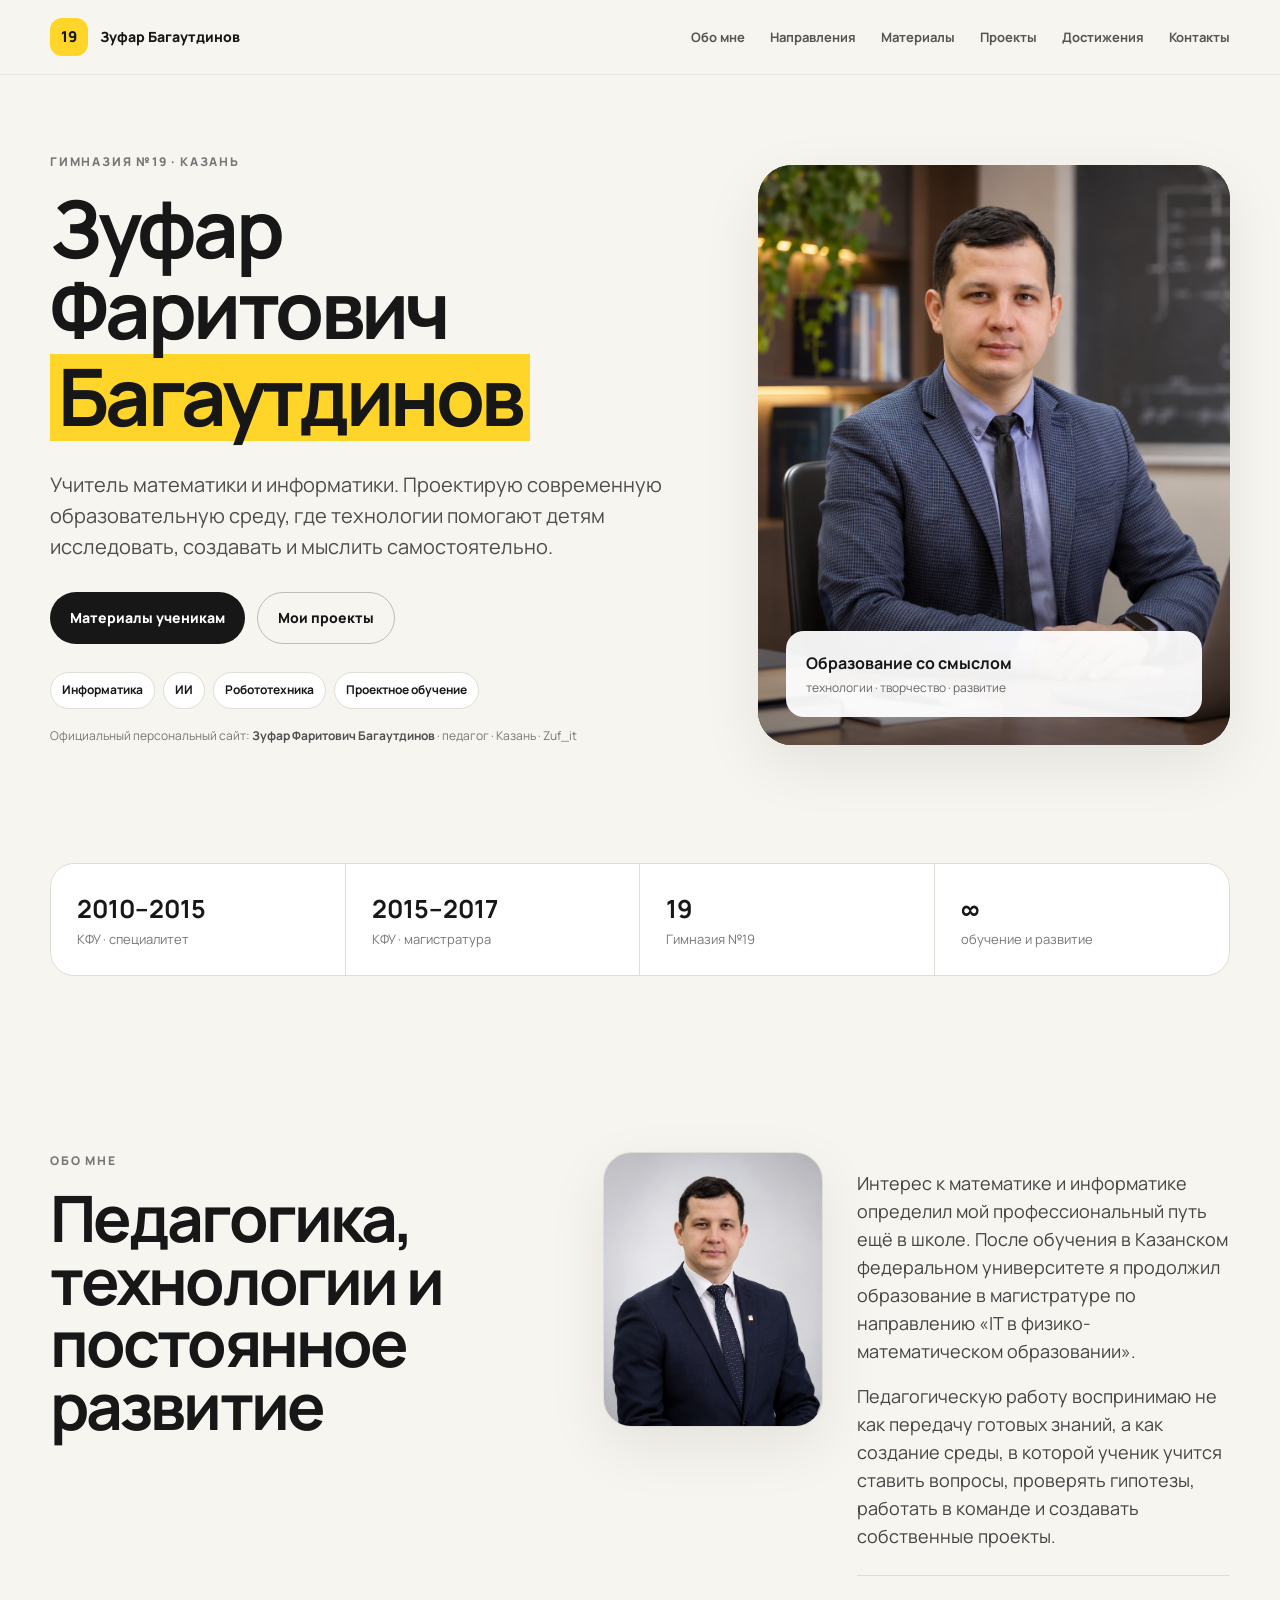
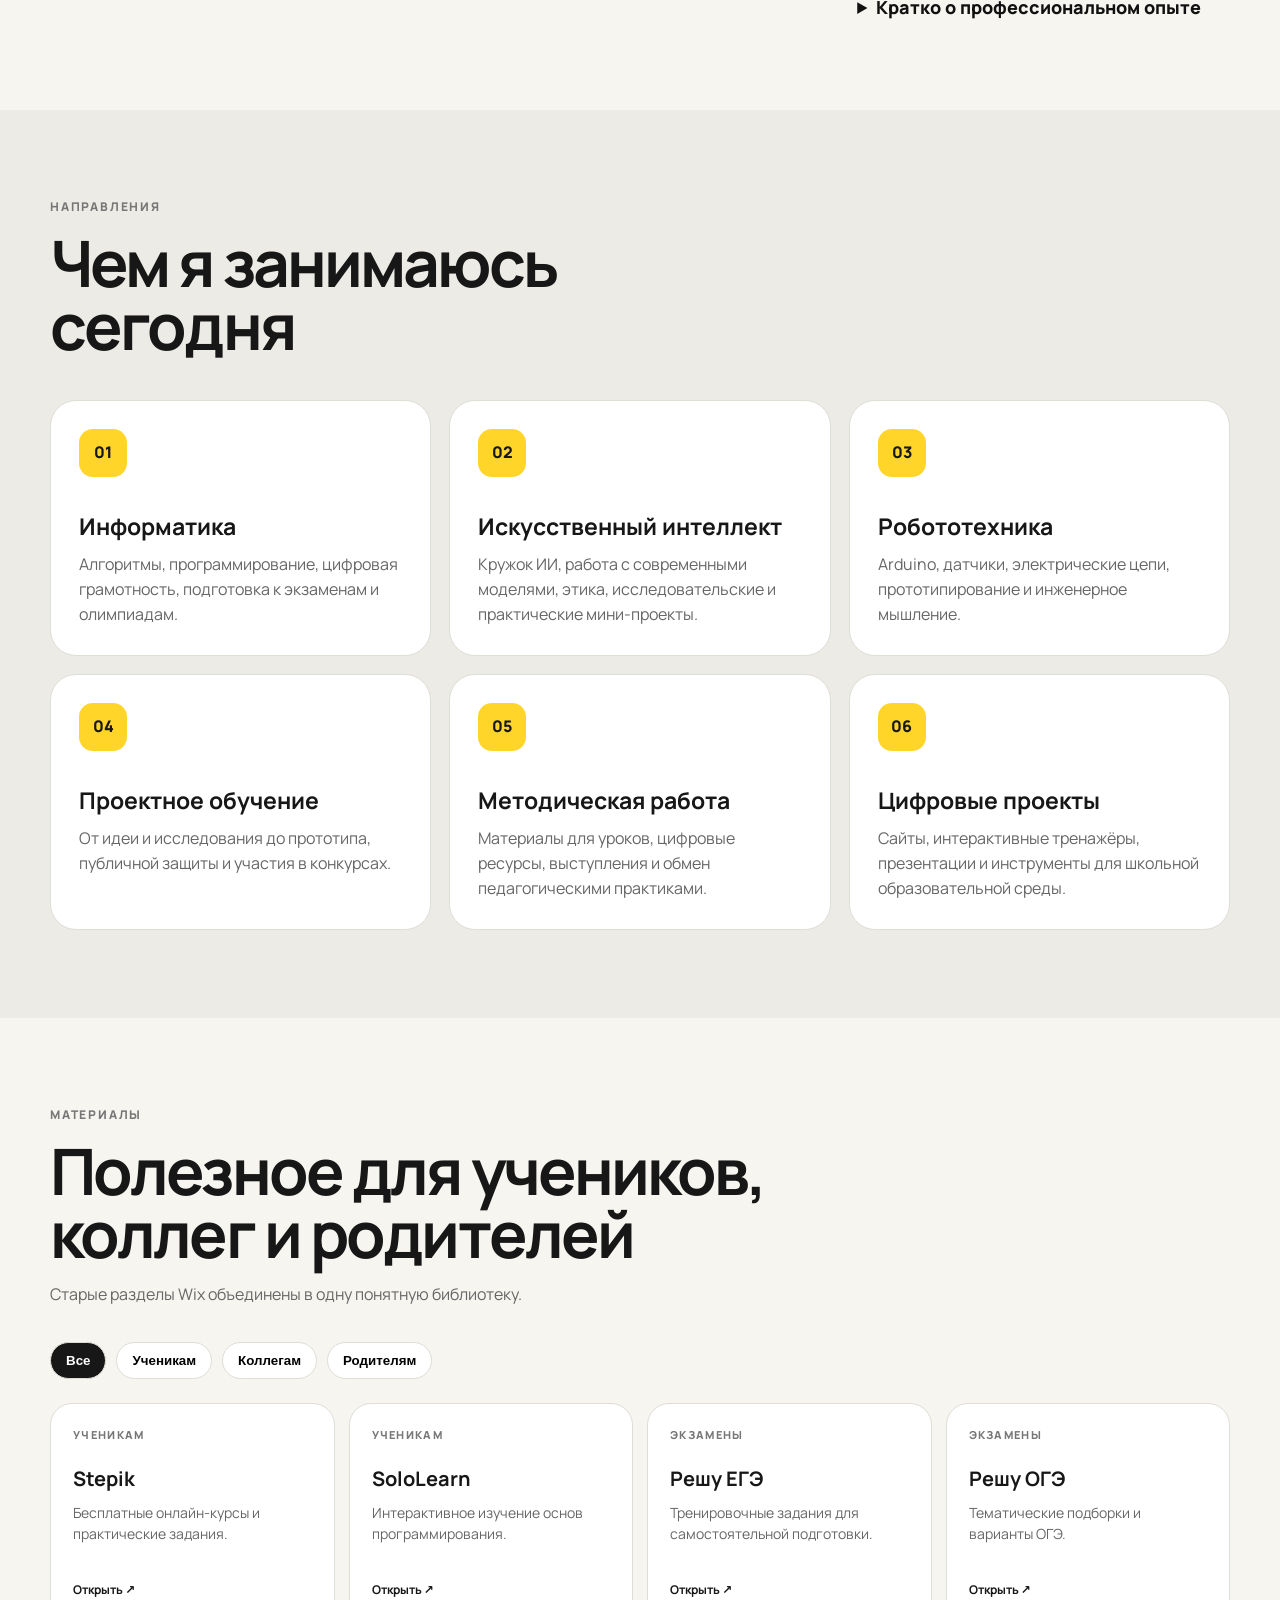
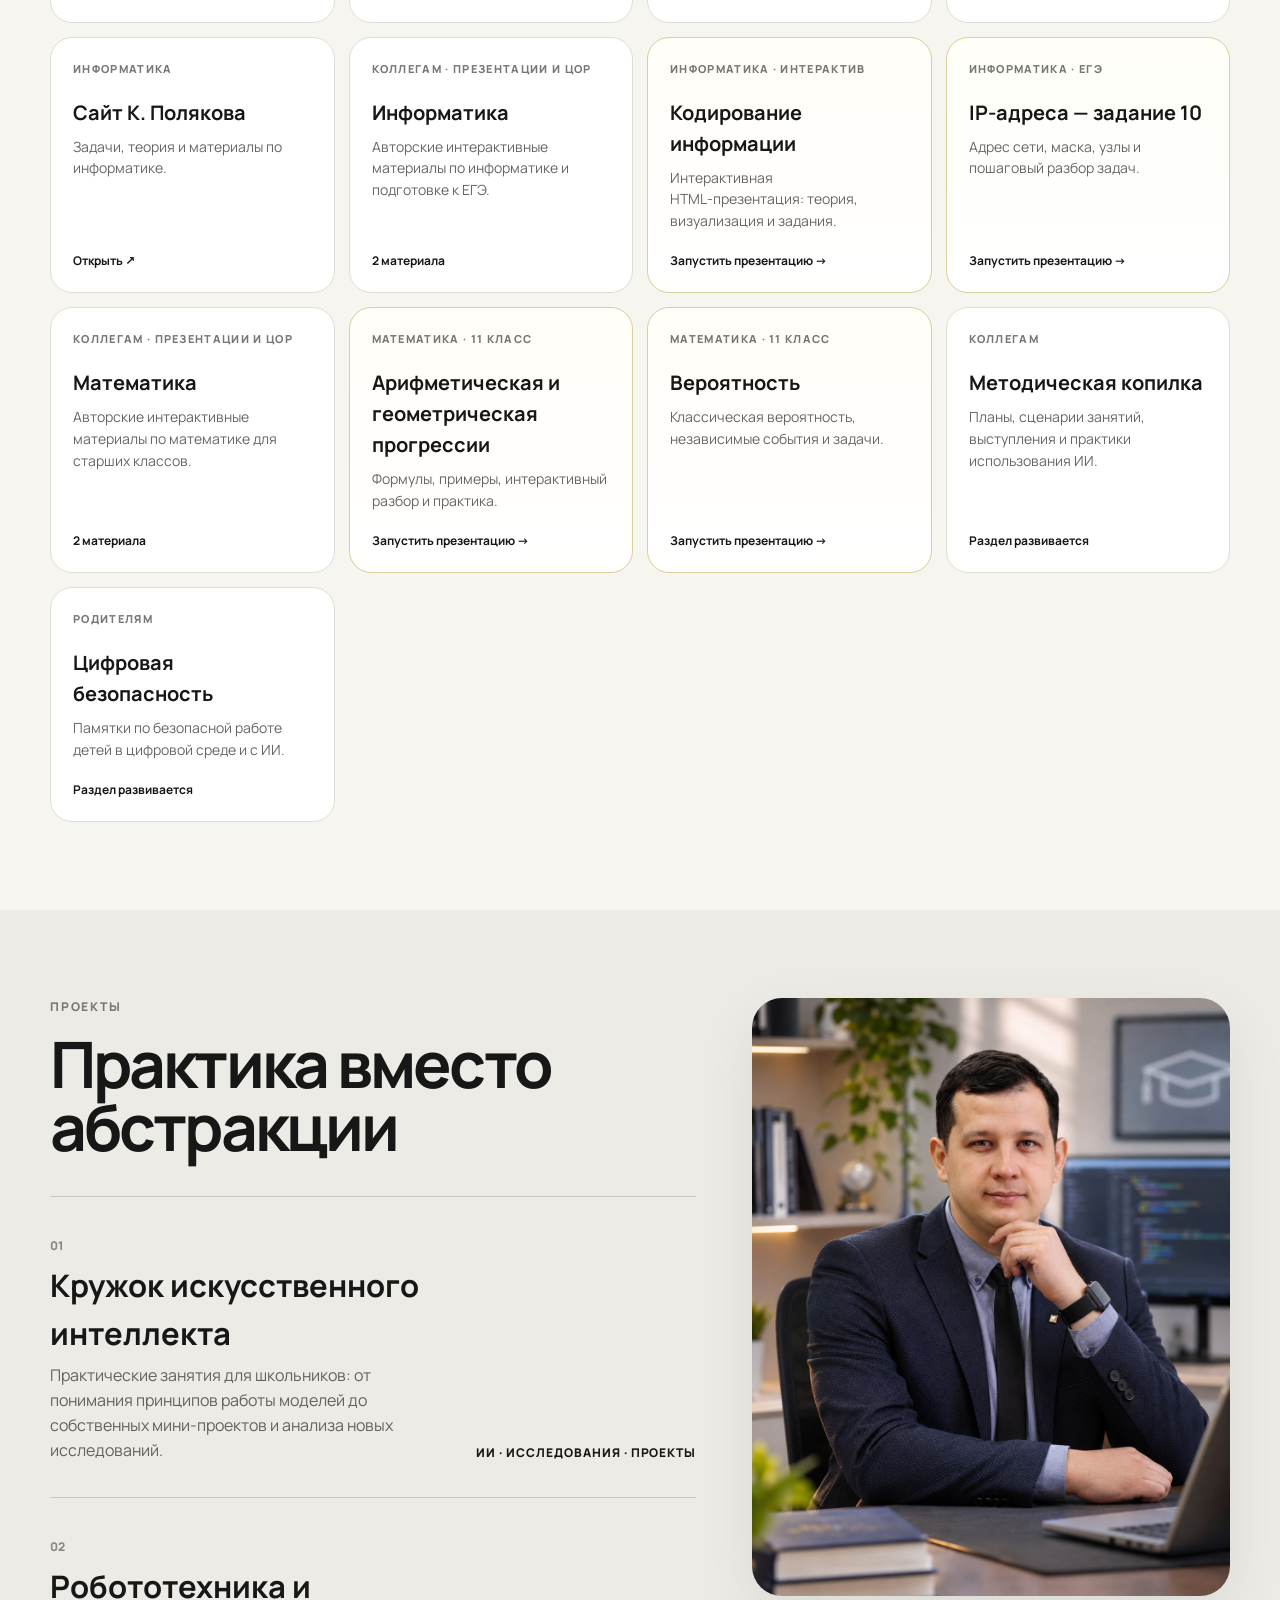
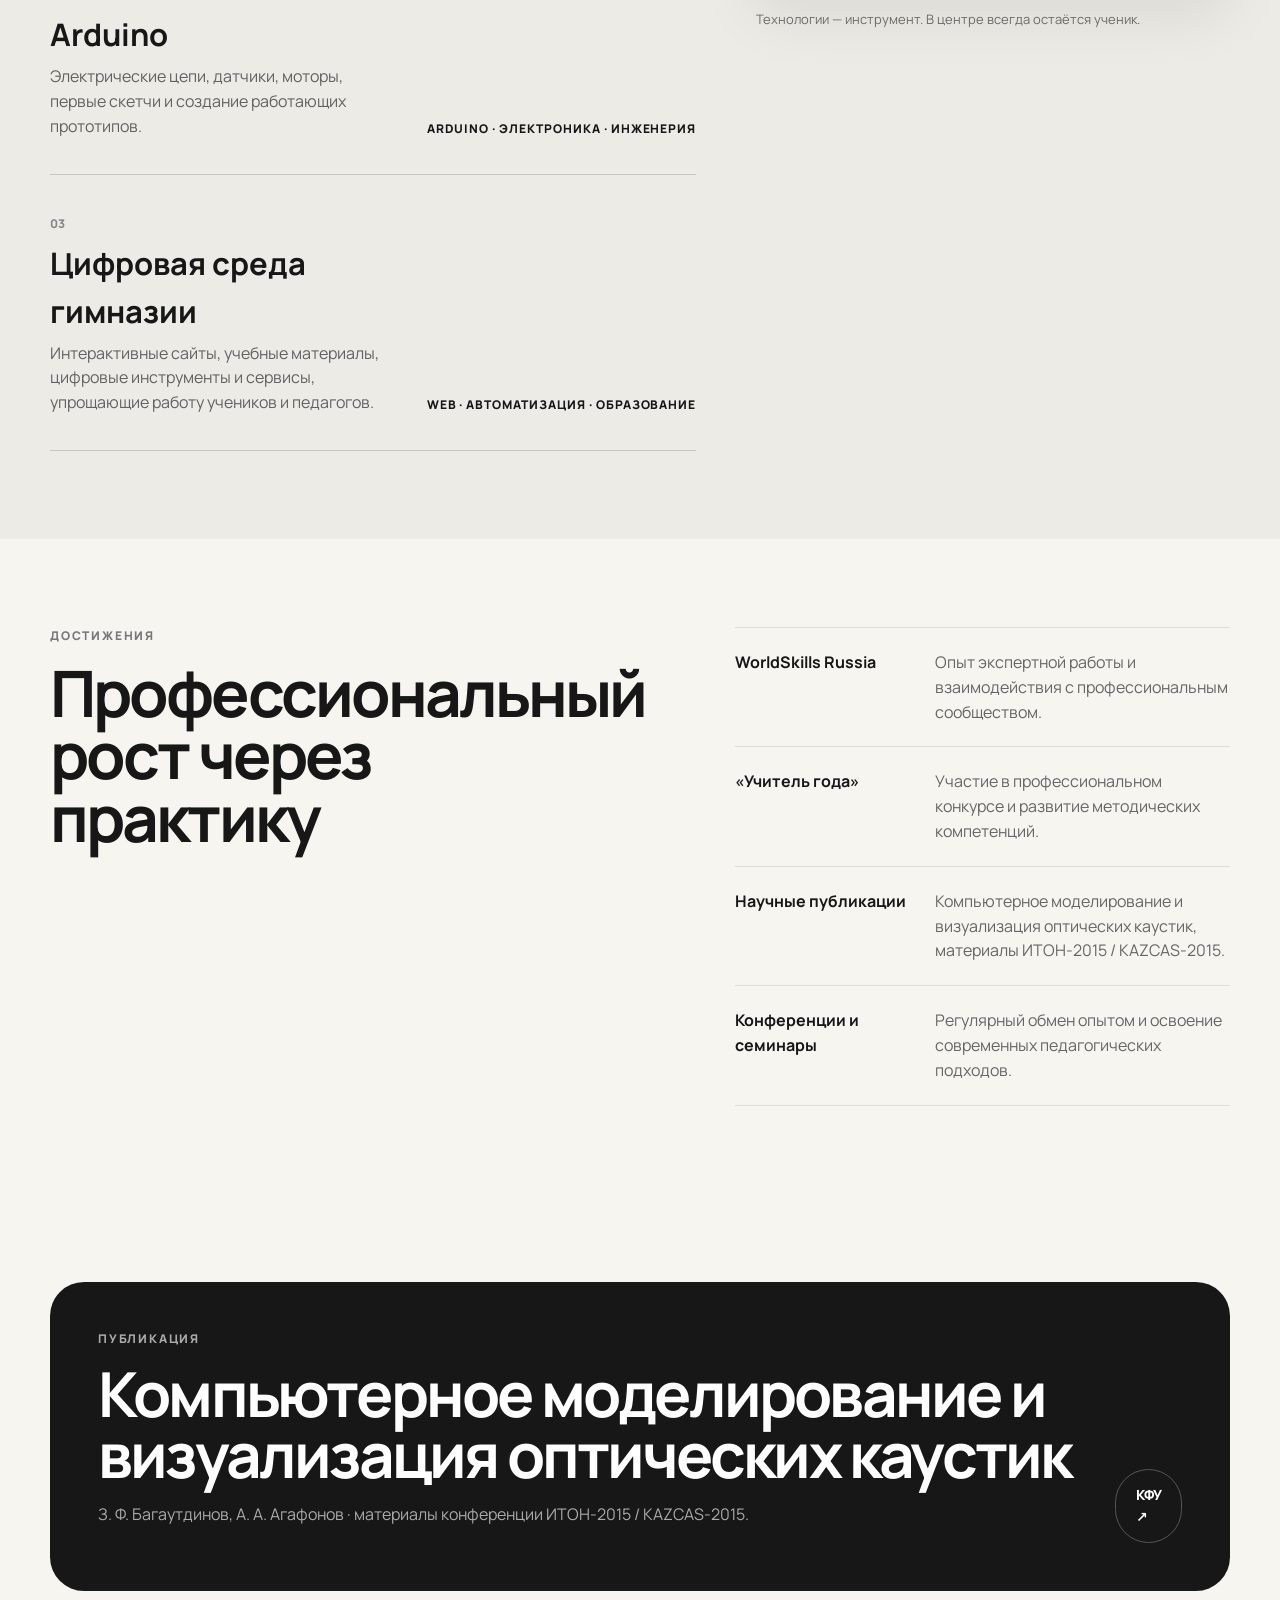
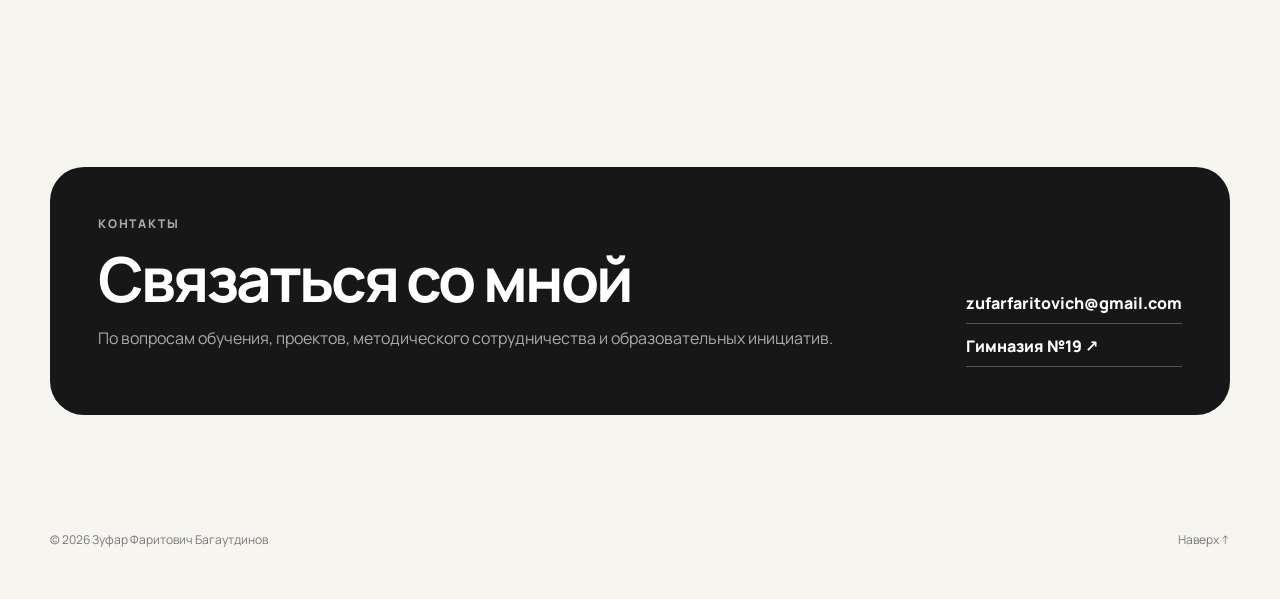
==== commit 1c0f69ab: "v6" ====
--- a/index.html
+++ b/index.html
@@ -155,11 +155,25 @@
           <a class="material reveal" data-cat="student" href="https://ege.sdamgia.ru" target="_blank" rel="noopener"><span>Экзамены</span><h3>Решу ЕГЭ</h3><p>Тренировочные задания для самостоятельной подготовки.</p><b>Открыть ↗</b></a>
           <a class="material reveal" data-cat="student" href="https://oge.sdamgia.ru" target="_blank" rel="noopener"><span>Экзамены</span><h3>Решу ОГЭ</h3><p>Тематические подборки и варианты ОГЭ.</p><b>Открыть ↗</b></a>
           <a class="material reveal" data-cat="student teacher" href="https://kpolyakov.spb.ru" target="_blank" rel="noopener"><span>Информатика</span><h3>Сайт К. Полякова</h3><p>Задачи, теория и материалы по информатике.</p><b>Открыть ↗</b></a>
-          <a class="material reveal lesson-material" data-cat="student" href="materials/kodirovanie-informacii.html"><span>Информатика · интерактив</span><h3>Кодирование информации</h3><p>Интерактивная HTML‑презентация: теория, визуализация и задания.</p><b>Запустить презентацию →</b></a>
-          <a class="material reveal lesson-material" data-cat="student" href="materials/ip-adresa-zadanie-10.html"><span>Информатика · ЕГЭ</span><h3>IP‑адреса — задание 10</h3><p>Адрес сети, маска, узлы и пошаговый разбор задач.</p><b>Запустить презентацию →</b></a>
-          <a class="material reveal lesson-material" data-cat="student" href="materials/progressii-11.html"><span>Математика · 11 класс</span><h3>Арифметическая и геометрическая прогрессии</h3><p>Формулы, примеры, интерактивный разбор и практика.</p><b>Запустить презентацию →</b></a>
-          <a class="material reveal lesson-material" data-cat="student" href="materials/veroyatnost-11.html"><span>Математика · 11 класс</span><h3>Вероятность</h3><p>Классическая вероятность, независимые события и задачи.</p><b>Запустить презентацию →</b></a>
-          <div class="material reveal" data-cat="teacher"><span>Коллегам</span><h3>Презентации и ЦОР</h3><p>Авторские материалы к урокам и цифровые образовательные ресурсы.</p><b>Раздел развивается</b></div>
+
+          <div class="material reveal" data-cat="teacher">
+            <span>Коллегам · Презентации и ЦОР</span>
+            <h3>Информатика</h3>
+            <p>Авторские интерактивные материалы по информатике и подготовке к ЕГЭ.</p>
+            <b>2 материала</b>
+          </div>
+          <a class="material reveal lesson-material" data-cat="teacher" href="materials/kodirovanie-informacii.html"><span>Информатика · интерактив</span><h3>Кодирование информации</h3><p>Интерактивная HTML‑презентация: теория, визуализация и задания.</p><b>Запустить презентацию →</b></a>
+          <a class="material reveal lesson-material" data-cat="teacher" href="materials/ip-adresa-zadanie-10.html"><span>Информатика · ЕГЭ</span><h3>IP‑адреса — задание 10</h3><p>Адрес сети, маска, узлы и пошаговый разбор задач.</p><b>Запустить презентацию →</b></a>
+
+          <div class="material reveal" data-cat="teacher">
+            <span>Коллегам · Презентации и ЦОР</span>
+            <h3>Математика</h3>
+            <p>Авторские интерактивные материалы по математике для старших классов.</p>
+            <b>2 материала</b>
+          </div>
+          <a class="material reveal lesson-material" data-cat="teacher" href="materials/progressii-11.html"><span>Математика · 11 класс</span><h3>Арифметическая и геометрическая прогрессии</h3><p>Формулы, примеры, интерактивный разбор и практика.</p><b>Запустить презентацию →</b></a>
+          <a class="material reveal lesson-material" data-cat="teacher" href="materials/veroyatnost-11.html"><span>Математика · 11 класс</span><h3>Вероятность</h3><p>Классическая вероятность, независимые события и задачи.</p><b>Запустить презентацию →</b></a>
+
           <div class="material reveal" data-cat="teacher"><span>Коллегам</span><h3>Методическая копилка</h3><p>Планы, сценарии занятий, выступления и практики использования ИИ.</p><b>Раздел развивается</b></div>
           <div class="material reveal" data-cat="parent"><span>Родителям</span><h3>Цифровая безопасность</h3><p>Памятки по безопасной работе детей в цифровой среде и с ИИ.</p><b>Раздел развивается</b></div>
         </div>
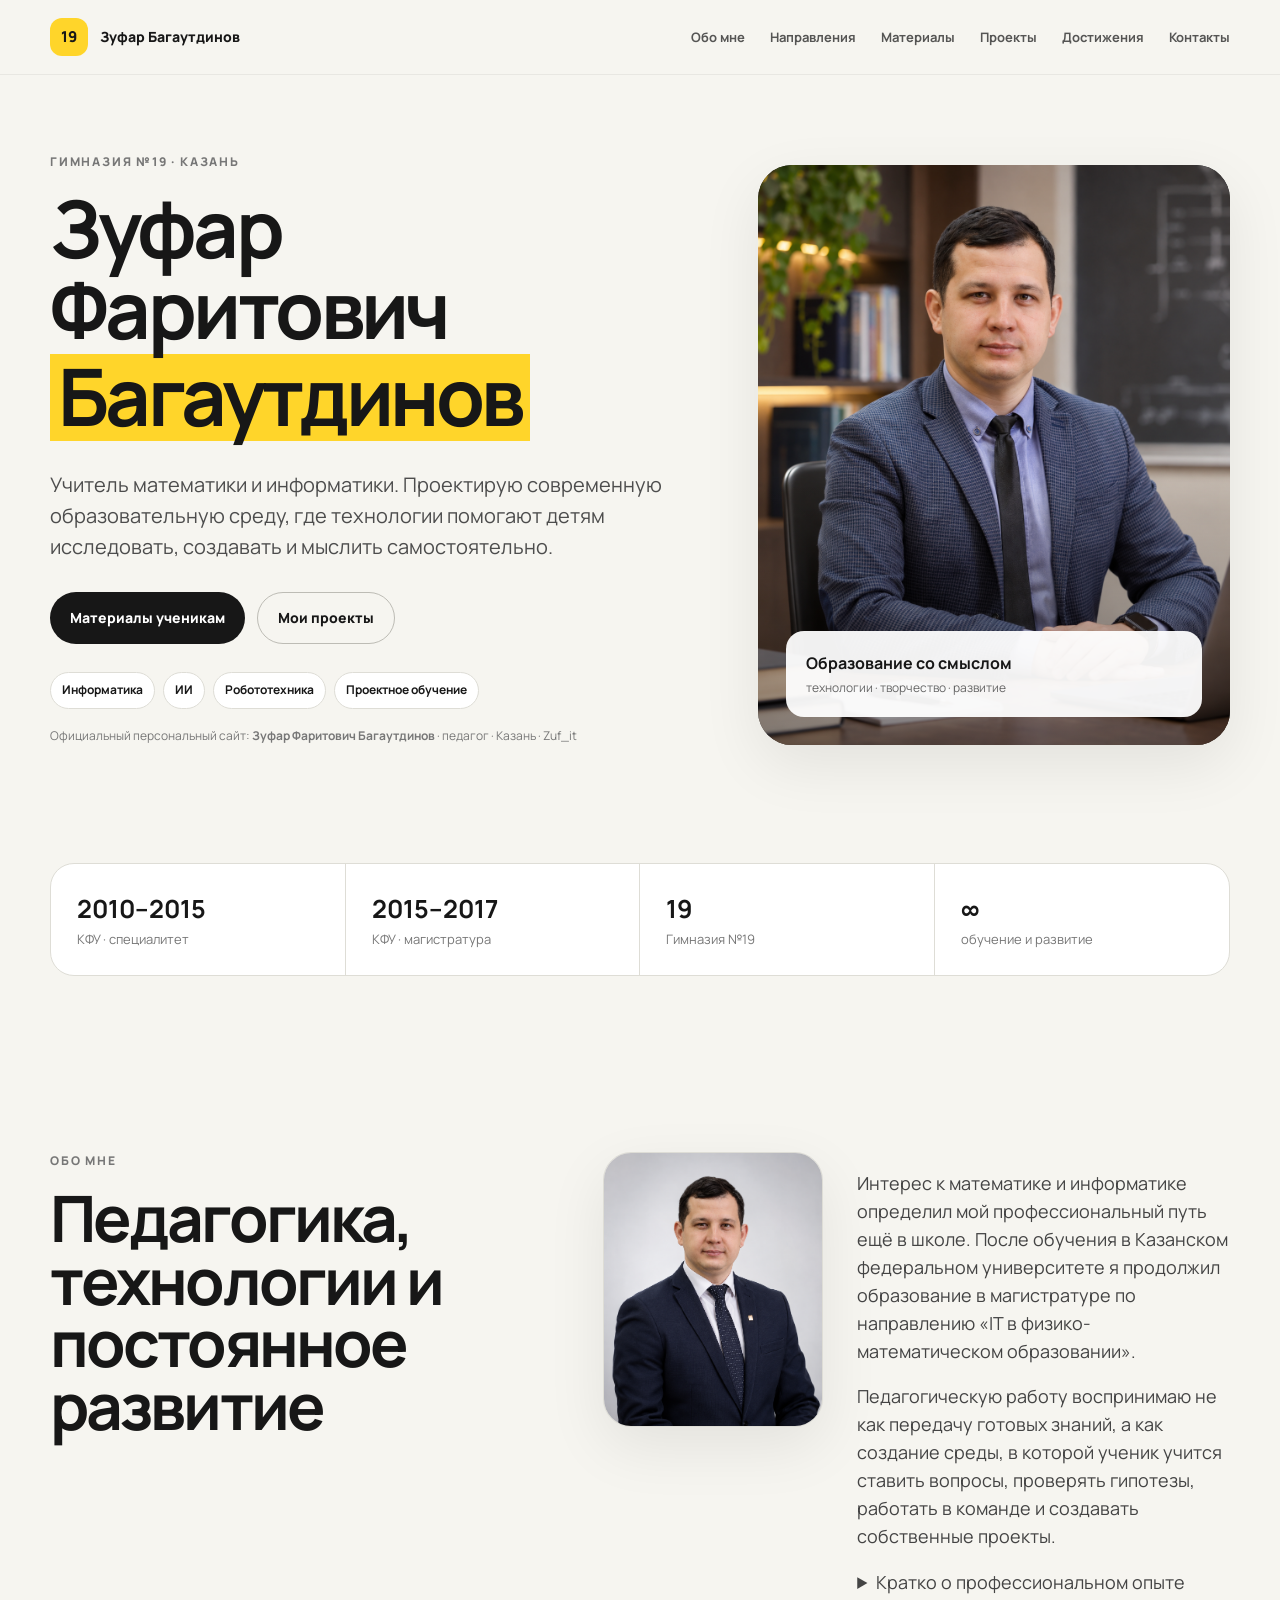
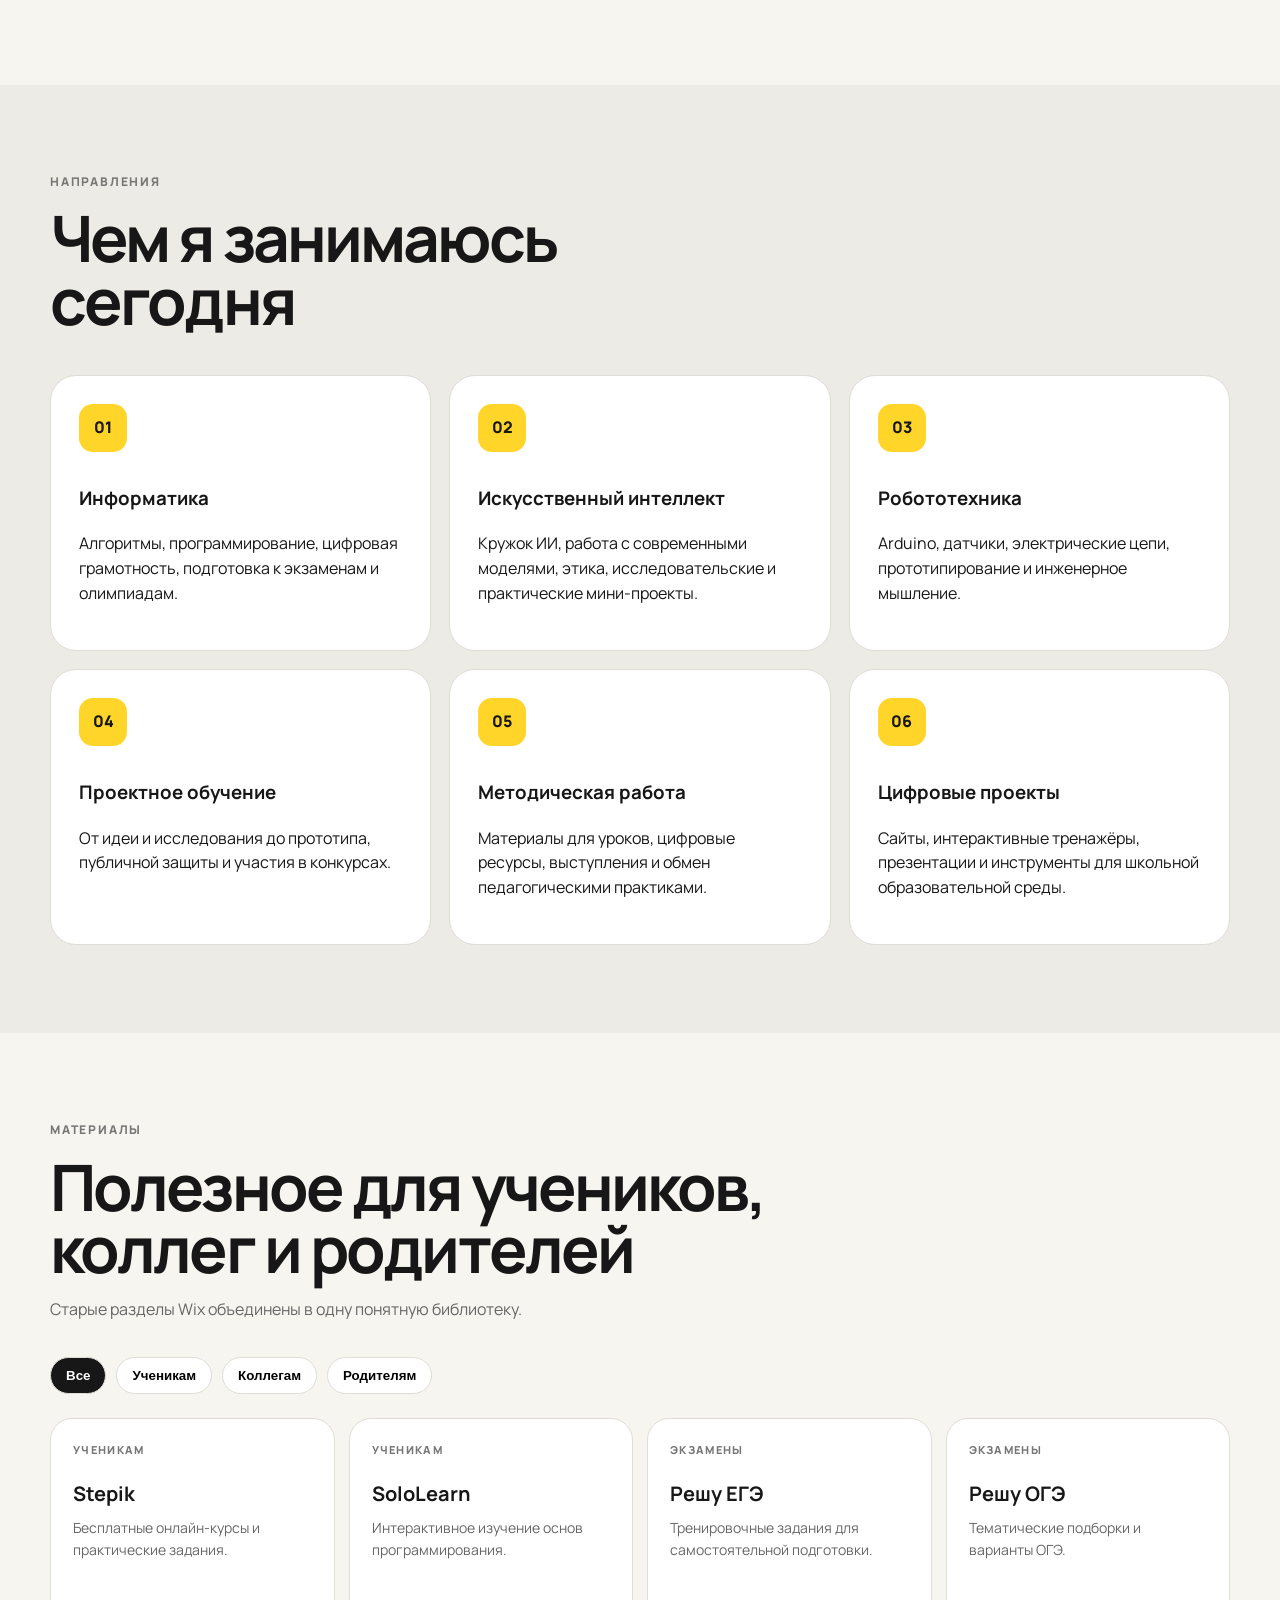
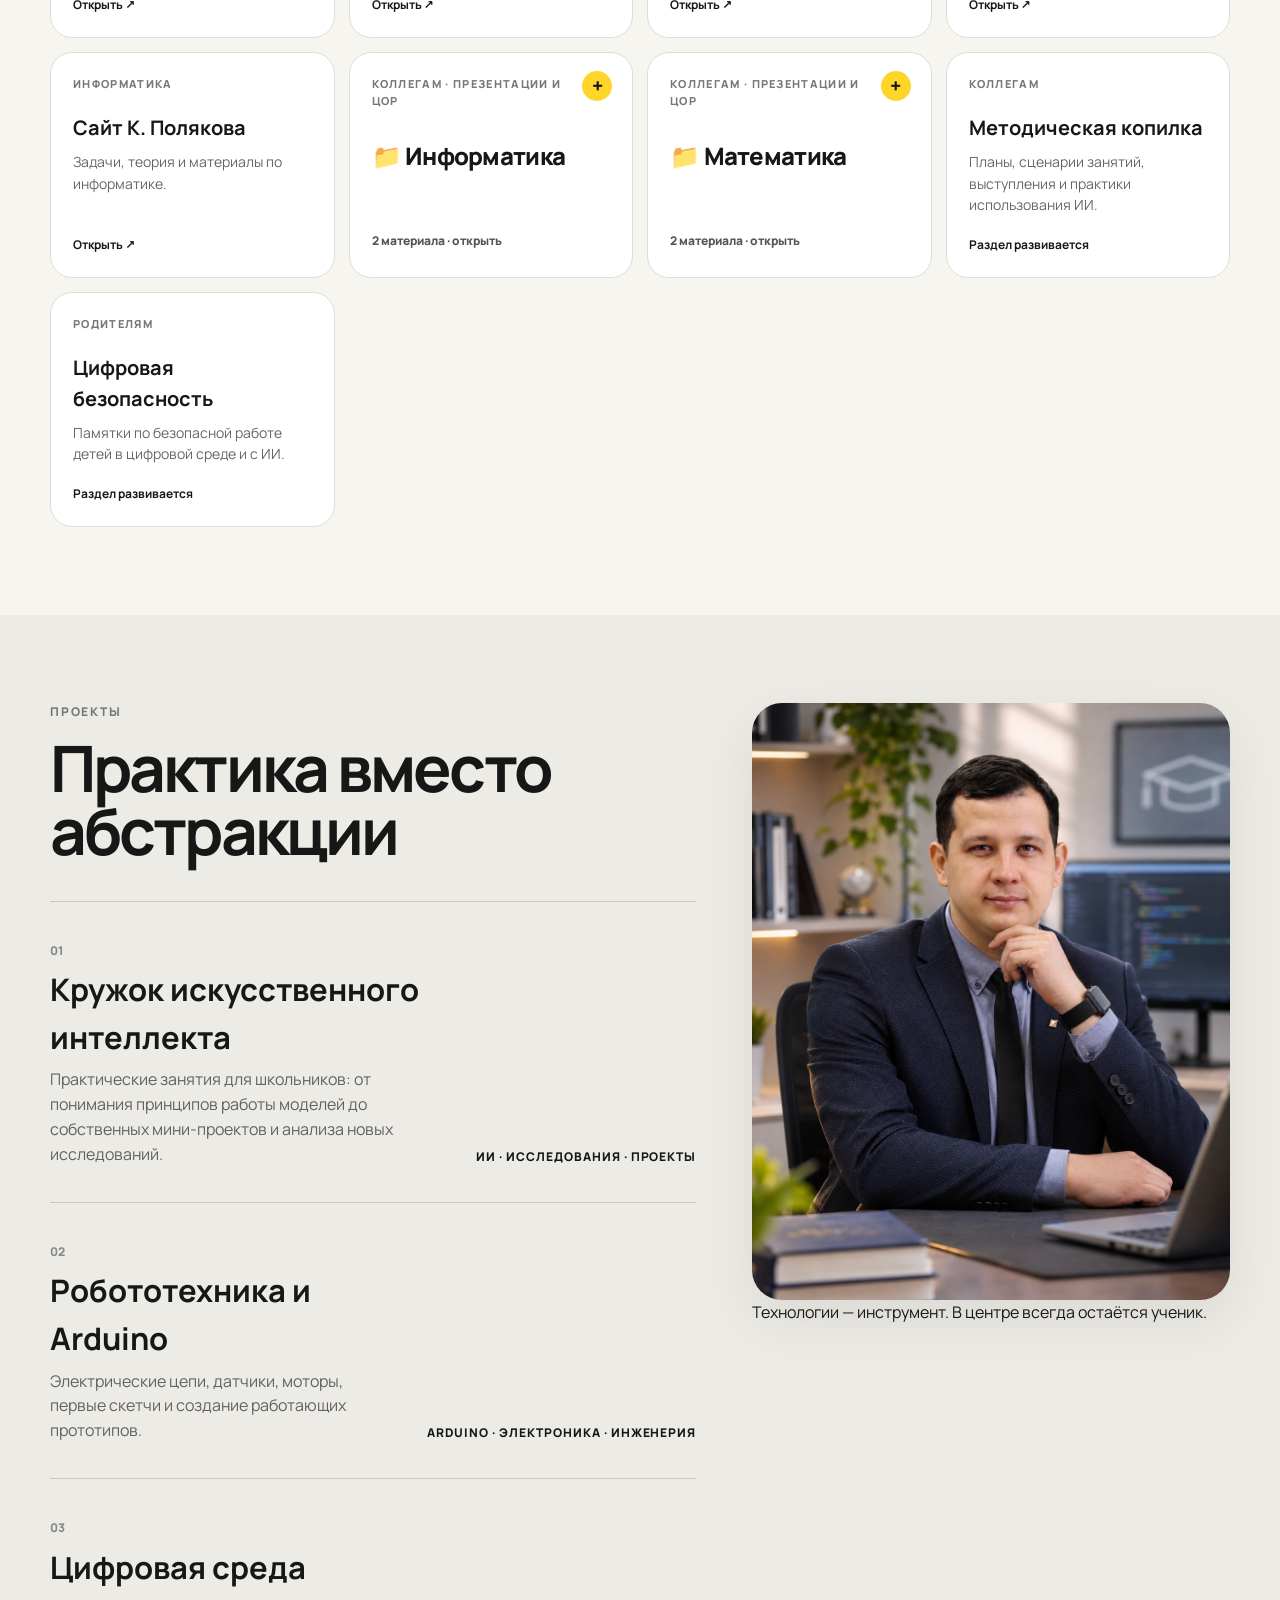
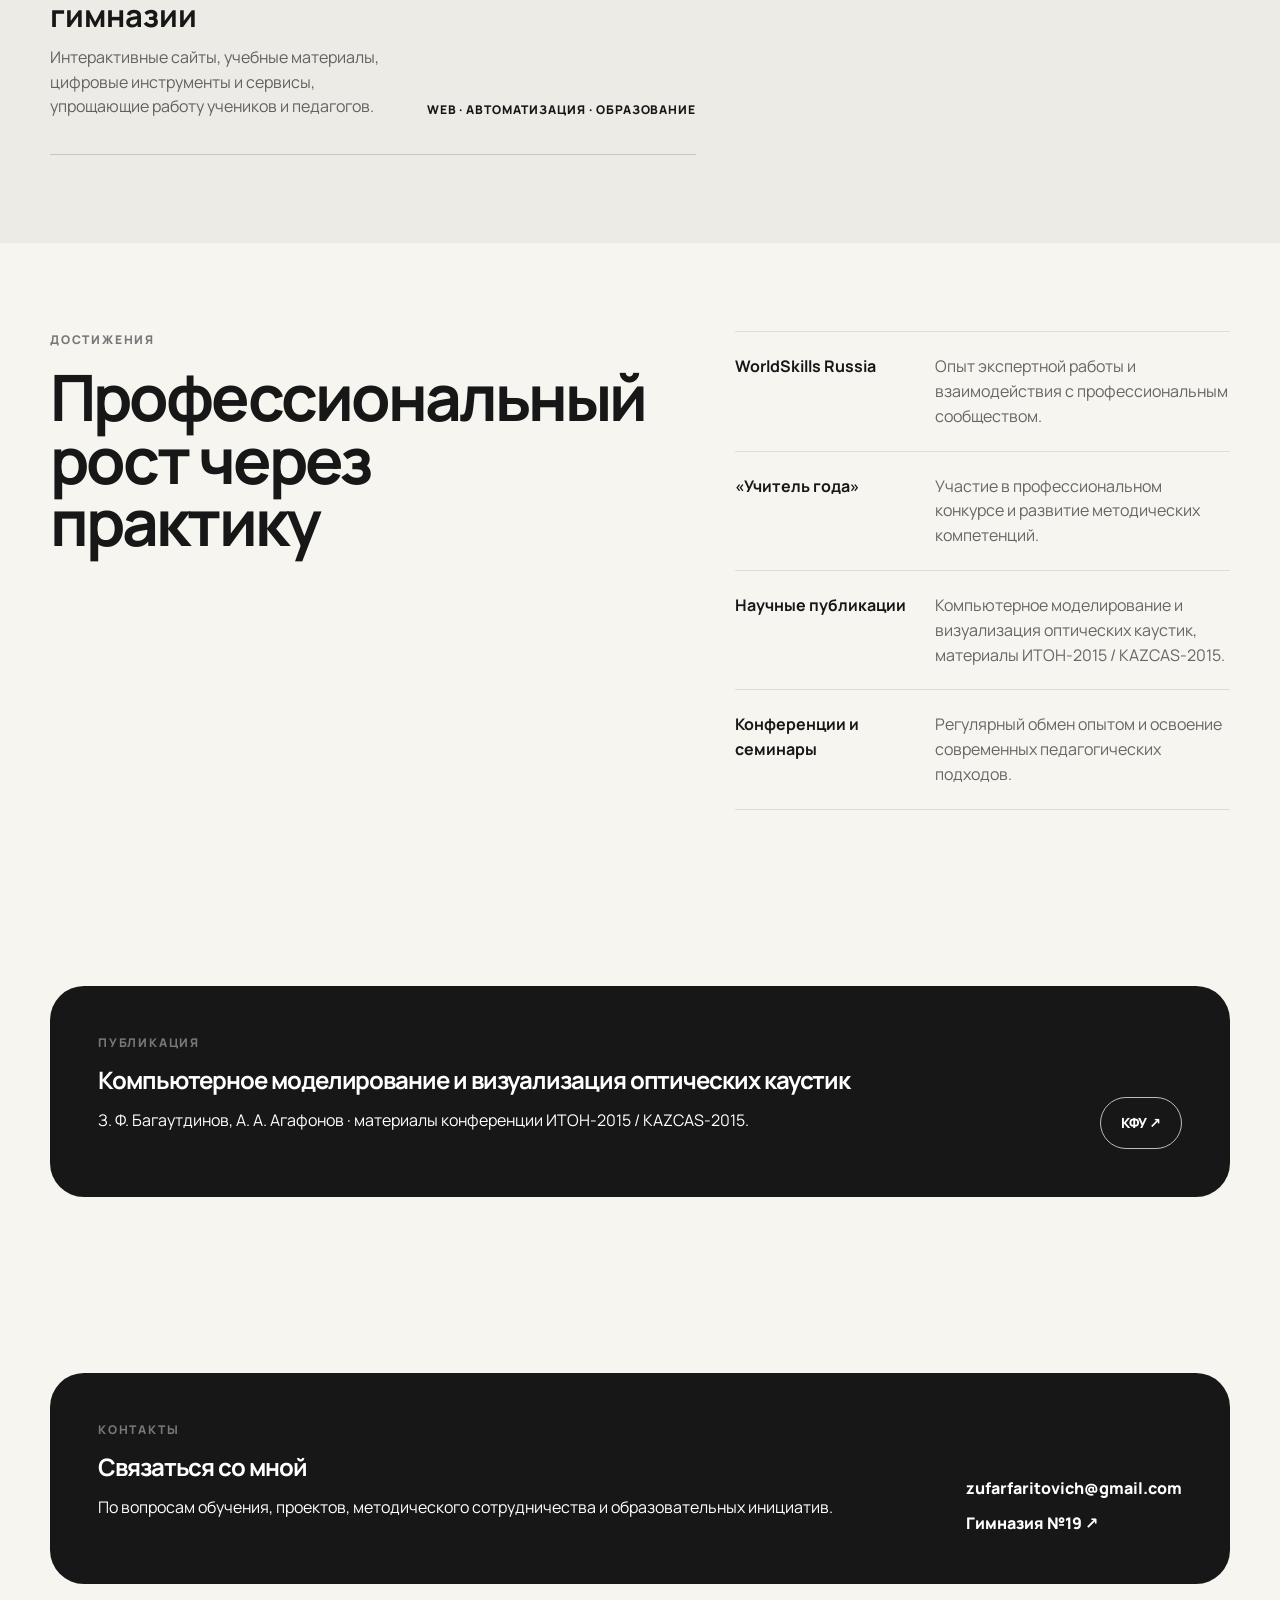
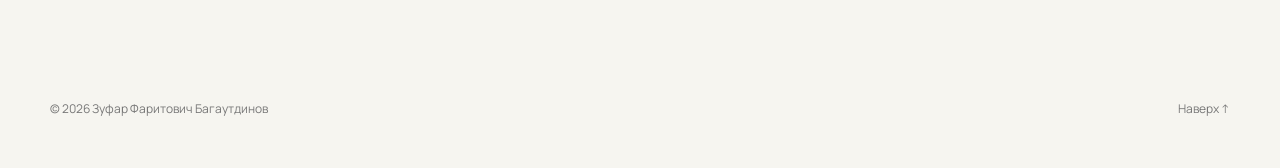
==== commit e46e9cb8: "Add files via upload" ====
--- a/index.html
+++ b/index.html
@@ -156,23 +156,49 @@
           <a class="material reveal" data-cat="student" href="https://oge.sdamgia.ru" target="_blank" rel="noopener"><span>Экзамены</span><h3>Решу ОГЭ</h3><p>Тематические подборки и варианты ОГЭ.</p><b>Открыть ↗</b></a>
           <a class="material reveal" data-cat="student teacher" href="https://kpolyakov.spb.ru" target="_blank" rel="noopener"><span>Информатика</span><h3>Сайт К. Полякова</h3><p>Задачи, теория и материалы по информатике.</p><b>Открыть ↗</b></a>
 
-          <div class="material reveal" data-cat="teacher">
-            <span>Коллегам · Презентации и ЦОР</span>
-            <h3>Информатика</h3>
-            <p>Авторские интерактивные материалы по информатике и подготовке к ЕГЭ.</p>
-            <b>2 материала</b>
-          </div>
-          <a class="material reveal lesson-material" data-cat="teacher" href="materials/kodirovanie-informacii.html"><span>Информатика · интерактив</span><h3>Кодирование информации</h3><p>Интерактивная HTML‑презентация: теория, визуализация и задания.</p><b>Запустить презентацию →</b></a>
-          <a class="material reveal lesson-material" data-cat="teacher" href="materials/ip-adresa-zadanie-10.html"><span>Информатика · ЕГЭ</span><h3>IP‑адреса — задание 10</h3><p>Адрес сети, маска, узлы и пошаговый разбор задач.</p><b>Запустить презентацию →</b></a>
-
-          <div class="material reveal" data-cat="teacher">
-            <span>Коллегам · Презентации и ЦОР</span>
-            <h3>Математика</h3>
-            <p>Авторские интерактивные материалы по математике для старших классов.</p>
-            <b>2 материала</b>
-          </div>
-          <a class="material reveal lesson-material" data-cat="teacher" href="materials/progressii-11.html"><span>Математика · 11 класс</span><h3>Арифметическая и геометрическая прогрессии</h3><p>Формулы, примеры, интерактивный разбор и практика.</p><b>Запустить презентацию →</b></a>
-          <a class="material reveal lesson-material" data-cat="teacher" href="materials/veroyatnost-11.html"><span>Математика · 11 класс</span><h3>Вероятность</h3><p>Классическая вероятность, независимые события и задачи.</p><b>Запустить презентацию →</b></a>
+          <details class="material subject-folder reveal" data-cat="teacher">
+            <summary>
+              <span class="folder-kicker">Коллегам · Презентации и ЦОР</span>
+              <span class="folder-title">📁 Информатика</span>
+              <span class="folder-meta">2 материала · открыть</span>
+            </summary>
+            <div class="folder-content">
+              <a class="folder-item lesson-material" href="materials/kodirovanie-informacii.html">
+                <span>Информатика · интерактив</span>
+                <h4>Кодирование информации</h4>
+                <p>Интерактивная HTML‑презентация: теория, визуализация и задания.</p>
+                <b>Запустить презентацию →</b>
+              </a>
+              <a class="folder-item lesson-material" href="materials/ip-adresa-zadanie-10.html">
+                <span>Информатика · ЕГЭ</span>
+                <h4>IP‑адреса — задание 10</h4>
+                <p>Адрес сети, маска, узлы и пошаговый разбор задач.</p>
+                <b>Запустить презентацию →</b>
+              </a>
+            </div>
+          </details>
+
+          <details class="material subject-folder reveal" data-cat="teacher">
+            <summary>
+              <span class="folder-kicker">Коллегам · Презентации и ЦОР</span>
+              <span class="folder-title">📁 Математика</span>
+              <span class="folder-meta">2 материала · открыть</span>
+            </summary>
+            <div class="folder-content">
+              <a class="folder-item lesson-material" href="materials/progressii-11.html">
+                <span>Математика · 11 класс</span>
+                <h4>Арифметическая и геометрическая прогрессии</h4>
+                <p>Формулы, примеры, интерактивный разбор и практика.</p>
+                <b>Запустить презентацию →</b>
+              </a>
+              <a class="folder-item lesson-material" href="materials/veroyatnost-11.html">
+                <span>Математика · 11 класс</span>
+                <h4>Вероятность</h4>
+                <p>Классическая вероятность, независимые события и задачи.</p>
+                <b>Запустить презентацию →</b>
+              </a>
+            </div>
+          </details>
 
           <div class="material reveal" data-cat="teacher"><span>Коллегам</span><h3>Методическая копилка</h3><p>Планы, сценарии занятий, выступления и практики использования ИИ.</p><b>Раздел развивается</b></div>
           <div class="material reveal" data-cat="parent"><span>Родителям</span><h3>Цифровая безопасность</h3><p>Памятки по безопасной работе детей в цифровой среде и с ИИ.</p><b>Раздел развивается</b></div>
--- a/styles.css
+++ b/styles.css
@@ -5,26 +5,32 @@
 *{box-sizing:border-box} html{scroll-behavior:smooth} body{margin:0;font-family:Manrope,system-ui,sans-serif;background:var(--bg);color:var(--ink);line-height:1.55}
 a{color:inherit;text-decoration:none}.container{width:min(1180px,calc(100% - 40px));margin:auto}.section{padding:88px 0}.alt{background:#ecebe5}
 .topbar{position:sticky;top:0;z-index:30;background:rgba(246,245,240,.84);backdrop-filter:blur(18px);border-bottom:1px solid rgba(0,0,0,.06)}.nav-wrap{height:74px;display:flex;align-items:center;justify-content:space-between;gap:24px}.brand{display:flex;align-items:center;gap:12px;font-weight:800}.brand-mark{display:grid;place-items:center;width:38px;height:38px;border-radius:12px;background:var(--yellow);font-size:15px}.brand-text{font-size:14px}.nav{display:flex;gap:25px;font-size:13px;font-weight:700}.nav a{opacity:.72}.nav a:hover{opacity:1}.menu-btn{display:none;border:0;background:none;font-size:25px}
-.hero{padding-top:78px}.hero-grid{display:grid;grid-template-columns:1.15fr .85fr;align-items:center;gap:70px}.eyebrow{text-transform:uppercase;letter-spacing:.15em;font-weight:800;font-size:12px;color:#777;margin-bottom:16px}.hero h1,.section-heading h2,.contact h2,.publication h2{margin:0;letter-spacing:-.045em}.section-heading h2,.contact h2,.publication h2{line-height:.98}.hero h1{font-size:clamp(50px,6.2vw,88px);line-height:1.02}.hero h1 .name-line{display:block;width:max-content;max-width:100%;background:none;padding:0}.hero h1 .name-highlight{background:var(--yellow);padding:.02em .10em .06em;margin-top:.06em}.hero-lead{max-width:720px;font-size:20px;color:#4d4d4d;margin:28px 0 30px}.hero-actions{display:flex;gap:12px;flex-wrap:wrap}.btn{padding:14px 20px;border-radius:999px;font-weight:800;font-size:14px;display:inline-flex;align-items:center;justify-content:center}.btn.primary{background:var(--dark);color:white}.btn.ghost{border:1px solid #bdbcb5;background:transparent}.hero-tags{display:flex;flex-wrap:wrap;gap:8px;margin-top:28px}.hero-tags span{padding:8px 11px;background:white;border:1px solid var(--line);border-radius:999px;font-size:12px;font-weight:700}.portrait-card{height:580px;border-radius:34px;background:#111;position:relative;overflow:hidden;box-shadow:var(--shadow)}.portrait-bg{position:absolute;inset:0;background:radial-gradient(circle at 70% 25%,rgba(255,213,42,.95),transparent 34%),linear-gradient(145deg,#292929 0 55%,#111 55%)}.portrait-monogram{position:absolute;inset:0;display:grid;place-items:center;color:white;font-size:150px;font-weight:800;letter-spacing:-.08em;opacity:.95}.portrait-caption{position:absolute;left:28px;right:28px;bottom:28px;background:rgba(255,255,255,.94);padding:20px;border-radius:18px;display:flex;flex-direction:column}.portrait-caption span{font-size:12px;color:#666;margin-top:3px}
-.stats{padding-top:18px}.stat-grid{display:grid;grid-template-columns:repeat(4,1fr);border:1px solid var(--line);border-radius:24px;overflow:hidden;background:white}.stat{padding:26px;display:flex;flex-direction:column;border-right:1px solid var(--line)}.stat:last-child{border-right:0}.stat strong{font-size:25px}.stat span{color:#777;font-size:13px}.split{display:grid;grid-template-columns:.85fr 1.15fr;gap:90px}.section-heading h2{font-size:clamp(38px,5vw,68px);max-width:720px}.section-heading p{color:#666}.prose{font-size:18px;color:#444}.prose details{margin-top:24px;border-top:1px solid var(--line);padding-top:18px}.prose summary{font-weight:800;cursor:pointer;color:#111}.cards{display:grid;gap:18px;margin-top:42px}.grid-3{grid-template-columns:repeat(3,1fr)}.card{background:white;border:1px solid var(--line);padding:28px;border-radius:var(--radius);min-height:240px;transition:.25s}.card:hover{transform:translateY(-4px);box-shadow:var(--shadow)}.icon{width:48px;height:48px;border-radius:14px;background:var(--yellow);display:grid;place-items:center;font-weight:800;margin-bottom:32px}.card h3{font-size:23px;margin:0 0 8px}.card p{color:#666;margin:0}.filters{display:flex;gap:10px;flex-wrap:wrap;margin:35px 0 24px}.filter{border:1px solid var(--line);background:white;border-radius:999px;padding:10px 15px;font-weight:800;cursor:pointer}.filter.active{background:#171717;color:white}.materials-grid{display:grid;grid-template-columns:repeat(4,1fr);gap:14px}.material{background:white;border:1px solid var(--line);border-radius:22px;padding:22px;min-height:220px;display:flex;flex-direction:column}.material span{font-size:11px;text-transform:uppercase;letter-spacing:.12em;font-weight:800;color:#777}.material h3{margin:20px 0 8px;font-size:20px}.material p{margin:0 0 20px;color:#666;font-size:14px}.material b{margin-top:auto;font-size:12px}.material.hidden{display:none}.project-list{margin-top:38px;border-top:1px solid #c7c6bf}.project{display:grid;grid-template-columns:1fr auto;gap:40px;padding:35px 0;border-bottom:1px solid #c7c6bf}.project h3{font-size:31px;margin:4px 0 6px}.project p{max-width:730px;color:#626262;margin:0}.project-no{font-size:12px;font-weight:800;color:#888}.project-meta{align-self:end;font-size:12px;font-weight:800;text-transform:uppercase;letter-spacing:.08em}.timeline{display:grid;gap:0;border-top:1px solid var(--line)}.timeline-item{padding:22px 0;border-bottom:1px solid var(--line);display:grid;grid-template-columns:180px 1fr;gap:20px}.timeline-item span{color:#666}.publication-card,.contact-card{border-radius:34px;background:#171717;color:white;padding:48px;display:flex;align-items:end;justify-content:space-between;gap:40px}.publication-card .eyebrow,.contact-card .eyebrow{color:#aaa}.publication-card h2,.contact-card h2{font-size:clamp(34px,5vw,62px)}.publication-card p,.contact-card p{color:#aaa}.publication-card .btn{border-color:#555}.contact-links{display:flex;flex-direction:column;gap:10px;font-weight:800}.contact-links a{border-bottom:1px solid #555;padding-bottom:7px}footer{padding:28px 0 50px}.footer-wrap{display:flex;justify-content:space-between;font-size:12px;color:#777}
+.hero{padding-top:78px}.hero-grid{display:grid;grid-template-columns:1.15fr .85fr;align-items:center;gap:70px}.eyebrow{text-transform:uppercase;letter-spacing:.15em;font-weight:800;font-size:12px;color:#777;margin-bottom:16px}.hero h1,.section-heading h2,.contact h2,.publication h2{margin:0;letter-spacing:-.045em}.section-heading h2,.contact h2,.publication h2{line-height:.98}.hero h1{font-size:clamp(50px,6.2vw,88px);line-height:1.02}.hero h1 .name-line{display:block;width:max-content;max-width:100%;background:none;padding:0}.hero h1 .name-highlight{background:var(--yellow);padding:.02em .10em .06em;margin-top:.06em}.hero-lead{max-width:720px;font-size:20px;color:#4d4d4d;margin:28px 0 30px}.hero-actions{display:flex;gap:12px;flex-wrap:wrap}.btn{padding:14px 20px;border-radius:999px;font-weight:800;font-size:14px;display:inline-flex;align-items:center;justify-content:center}.btn.primary{background:var(--dark);color:white}.btn.ghost{border:1px solid #bdbcb5;background:transparent}.hero-tags{display:flex;flex-wrap:wrap;gap:8px;margin-top:28px}.hero-tags span{padding:8px 11px;background:white;border:1px solid var(--line);border-radius:999px;font-size:12px;font-weight:700}.portrait-card{height:580px;border-radius:34px;background:#111;position:relative;overflow:hidden;box-shadow:var(--shadow)}.portrait-caption{position:absolute;left:28px;right:28px;bottom:28px;background:rgba(255,255,255,.94);padding:20px;border-radius:18px;display:flex;flex-direction:column}.portrait-caption span{font-size:12px;color:#666;margin-top:3px}
+.stats{padding-top:18px}.stat-grid{display:grid;grid-template-columns:repeat(4,1fr);border:1px solid var(--line);border-radius:24px;overflow:hidden;background:white}.stat{padding:26px;display:flex;flex-direction:column;border-right:1px solid var(--line)}.stat:last-child{border-right:0}.stat strong{font-size:25px}.stat span{color:#777;font-size:13px}.split{display:grid;grid-template-columns:.85fr 1.15fr;gap:90px}.section-heading h2{font-size:clamp(38px,5vw,68px);max-width:720px}.section-heading p{color:#666}.prose{font-size:18px;color:#444}.cards{display:grid;gap:18px;margin-top:42px}.grid-3{grid-template-columns:repeat(3,1fr)}.card{background:white;border:1px solid var(--line);padding:28px;border-radius:var(--radius);min-height:240px}.icon{width:48px;height:48px;border-radius:14px;background:var(--yellow);display:grid;place-items:center;font-weight:800;margin-bottom:32px}.filters{display:flex;gap:10px;flex-wrap:wrap;margin:35px 0 24px}.filter{border:1px solid var(--line);background:white;border-radius:999px;padding:10px 15px;font-weight:800;cursor:pointer}.filter.active{background:#171717;color:white}.materials-grid{display:grid;grid-template-columns:repeat(4,1fr);gap:14px}.material{background:white;border:1px solid var(--line);border-radius:22px;padding:22px;min-height:220px;display:flex;flex-direction:column}.material span{font-size:11px;text-transform:uppercase;letter-spacing:.12em;font-weight:800;color:#777}.material h3{margin:20px 0 8px;font-size:20px}.material p{margin:0 0 20px;color:#666;font-size:14px}.material b{margin-top:auto;font-size:12px}.material.hidden{display:none}
+.project-list{margin-top:38px;border-top:1px solid #c7c6bf}.project{display:grid;grid-template-columns:1fr auto;gap:40px;padding:35px 0;border-bottom:1px solid #c7c6bf}.project h3{font-size:31px;margin:4px 0 6px}.project p{max-width:730px;color:#626262;margin:0}.project-no{font-size:12px;font-weight:800;color:#888}.project-meta{align-self:end;font-size:12px;font-weight:800;text-transform:uppercase;letter-spacing:.08em}.timeline{display:grid;gap:0;border-top:1px solid var(--line)}.timeline-item{padding:22px 0;border-bottom:1px solid var(--line);display:grid;grid-template-columns:180px 1fr;gap:20px}.timeline-item span{color:#666}.publication-card,.contact-card{border-radius:34px;background:#171717;color:white;padding:48px;display:flex;align-items:end;justify-content:space-between;gap:40px}.contact-links{display:flex;flex-direction:column;gap:10px;font-weight:800}footer{padding:28px 0 50px}.footer-wrap{display:flex;justify-content:space-between;font-size:12px;color:#777}
 .reveal{opacity:0;transform:translateY(18px);transition:opacity .6s ease,transform .6s ease}.reveal.visible{opacity:1;transform:none}
-@media(max-width:900px){.nav{display:none;position:absolute;top:74px;left:0;right:0;background:var(--bg);padding:20px;flex-direction:column;border-bottom:1px solid var(--line)}.nav.open{display:flex}.menu-btn{display:block}.hero-grid,.split{grid-template-columns:1fr}.hero-grid{gap:35px}.portrait-card{height:420px}.stat-grid{grid-template-columns:1fr 1fr}.stat:nth-child(2){border-right:0}.stat:nth-child(-n+2){border-bottom:1px solid var(--line)}.grid-3{grid-template-columns:1fr 1fr}.materials-grid{grid-template-columns:1fr 1fr}.split{gap:35px}.project{grid-template-columns:1fr}.project-meta{align-self:auto}.publication-card,.contact-card{align-items:flex-start;flex-direction:column}.section{padding:68px 0}}
-@media(max-width:560px){.container{width:min(100% - 28px,1180px)}.hero{padding-top:44px}.hero h1{font-size:44px;line-height:1.04}.hero-lead{font-size:17px}.portrait-card{height:340px}.portrait-monogram{font-size:100px}.grid-3,.materials-grid{grid-template-columns:1fr}.stat-grid{grid-template-columns:1fr}.stat{border-right:0;border-bottom:1px solid var(--line)!important}.stat:last-child{border-bottom:0!important}.timeline-item{grid-template-columns:1fr}.publication-card,.contact-card{padding:28px}.brand-text{display:none}}
+.portrait-photo{position:absolute;inset:0;width:100%;height:100%;object-fit:cover;object-position:center top;display:block}.portrait-card::after{content:"";position:absolute;inset:0;background:linear-gradient(180deg,transparent 54%,rgba(0,0,0,.42) 100%);pointer-events:none}.portrait-caption{z-index:2}.about-content{display:grid;grid-template-columns:minmax(220px,.7fr) 1.3fr;gap:34px;align-items:start}.about-photo{width:100%;aspect-ratio:4/5;object-fit:cover;border-radius:28px;box-shadow:var(--shadow);border:1px solid var(--line);background:white}.projects-layout{display:grid;grid-template-columns:1.15fr .85fr;gap:56px;align-items:start}.tech-photo-wrap{margin:0;position:sticky;top:105px}.tech-photo{width:100%;aspect-ratio:4/5;object-fit:cover;border-radius:30px;display:block;box-shadow:var(--shadow)}.stealth-link{color:inherit;text-decoration:none;font:inherit;cursor:pointer}.identity-note{margin-top:18px;font-size:12px;color:#777}.lesson-material{border-color:#d8cf9a;background:linear-gradient(180deg,#fffef8,#fff)}.lesson-material:hover{border-color:#c9a900;box-shadow:0 16px 36px rgba(148,118,0,.10)}
 
-/* Professional portrait system */
-.portrait-photo{position:absolute;inset:0;width:100%;height:100%;object-fit:cover;object-position:center top;display:block}
-.portrait-card::after{content:"";position:absolute;inset:0;background:linear-gradient(180deg,transparent 54%,rgba(0,0,0,.42) 100%);pointer-events:none}
-.portrait-caption{z-index:2}
-.about-content{display:grid;grid-template-columns:minmax(220px,.7fr) 1.3fr;gap:34px;align-items:start}
-.about-photo{width:100%;aspect-ratio:4/5;object-fit:cover;border-radius:28px;box-shadow:var(--shadow);border:1px solid var(--line);background:white}
-.projects-layout{display:grid;grid-template-columns:1.15fr .85fr;gap:56px;align-items:start}
-.tech-photo-wrap{margin:0;position:sticky;top:105px}
-.tech-photo{width:100%;aspect-ratio:4/5;object-fit:cover;border-radius:30px;display:block;box-shadow:var(--shadow)}
-.tech-photo-wrap figcaption{margin-top:14px;color:#6a6a6a;font-size:13px;line-height:1.5;padding:0 4px}
-@media(max-width:900px){.about-content,.projects-layout{grid-template-columns:1fr}.about-photo{max-width:420px}.tech-photo-wrap{position:static}.tech-photo{max-width:520px}}
+/* Collapsible subject folders */
+.subject-folder{padding:0;overflow:hidden;min-height:0}
+.subject-folder summary{list-style:none;cursor:pointer;padding:22px;display:flex;flex-direction:column;min-height:220px;position:relative}
+.subject-folder summary::-webkit-details-marker{display:none}
+.subject-folder summary::after{content:"+";position:absolute;right:20px;top:18px;width:30px;height:30px;border-radius:50%;background:var(--yellow);display:grid;place-items:center;font-weight:800;font-size:20px;line-height:1}
+.subject-folder[open] summary::after{content:"−"}
+.folder-kicker{font-size:11px;text-transform:uppercase;letter-spacing:.12em;font-weight:800;color:#777;padding-right:38px}
+.folder-title{font-size:24px!important;letter-spacing:-.03em!important;text-transform:none!important;color:var(--ink)!important;margin-top:28px;font-weight:800}
+.folder-meta{margin-top:auto!important;font-size:12px!important;text-transform:none!important;letter-spacing:0!important;color:#555!important}
+.folder-content{border-top:1px solid var(--line);padding:14px;display:grid;gap:10px}
+.folder-item{display:block;border:1px solid #e3d79c;border-radius:16px;padding:16px;background:#fffef8;transition:.2s}
+.folder-item:hover{transform:translateY(-2px);box-shadow:0 10px 24px rgba(148,118,0,.10);border-color:#c9a900}
+.folder-item span{font-size:10px!important;text-transform:uppercase!important;letter-spacing:.1em!important;color:#777!important;font-weight:800}
+.folder-item h4{font-size:17px;margin:10px 0 5px;line-height:1.25}
+.folder-item p{font-size:12px;margin:0 0 12px;color:#666;line-height:1.45}
+.folder-item b{font-size:11px}
+.subject-folder[open]{grid-column:span 2}
+.subject-folder[open] summary{min-height:150px}
+@media(max-width:900px){.subject-folder[open]{grid-column:span 2}}
+@media(max-width:560px){.subject-folder[open]{grid-column:span 1}.subject-folder summary{min-height:190px}}
 
-.stealth-link{color:inherit;text-decoration:none;font:inherit;cursor:pointer}
-.stealth-link:visited{color:inherit}
-.stealth-link:hover,.stealth-link:focus{color:inherit;text-decoration:none}
-
-.identity-note{margin-top:18px;font-size:12px;color:#777}.identity-note strong{color:#4f4f4f}.lesson-material{border-color:#d8cf9a;background:linear-gradient(180deg,#fffef8,#fff)}.lesson-material:hover{border-color:#c9a900;box-shadow:0 16px 36px rgba(148,118,0,.10)}
+@media(max-width:900px){.nav{display:none;position:absolute;top:74px;left:0;right:0;background:var(--bg);padding:20px;flex-direction:column;border-bottom:1px solid var(--line)}.nav.open{display:flex}.menu-btn{display:block}.hero-grid,.split{grid-template-columns:1fr}.hero-grid{gap:35px}.portrait-card{height:420px}.stat-grid{grid-template-columns:1fr 1fr}.grid-3{grid-template-columns:1fr 1fr}.materials-grid{grid-template-columns:1fr 1fr}.about-content,.projects-layout{grid-template-columns:1fr}.tech-photo-wrap{position:static}.section{padding:68px 0}}
+@media(max-width:560px){.container{width:min(100% - 28px,1180px)}.hero{padding-top:44px}.hero h1{font-size:44px;line-height:1.04}.hero-lead{font-size:17px}.portrait-card{height:340px}.grid-3,.materials-grid{grid-template-columns:1fr}.stat-grid{grid-template-columns:1fr}.timeline-item{grid-template-columns:1fr}.brand-text{display:none}}
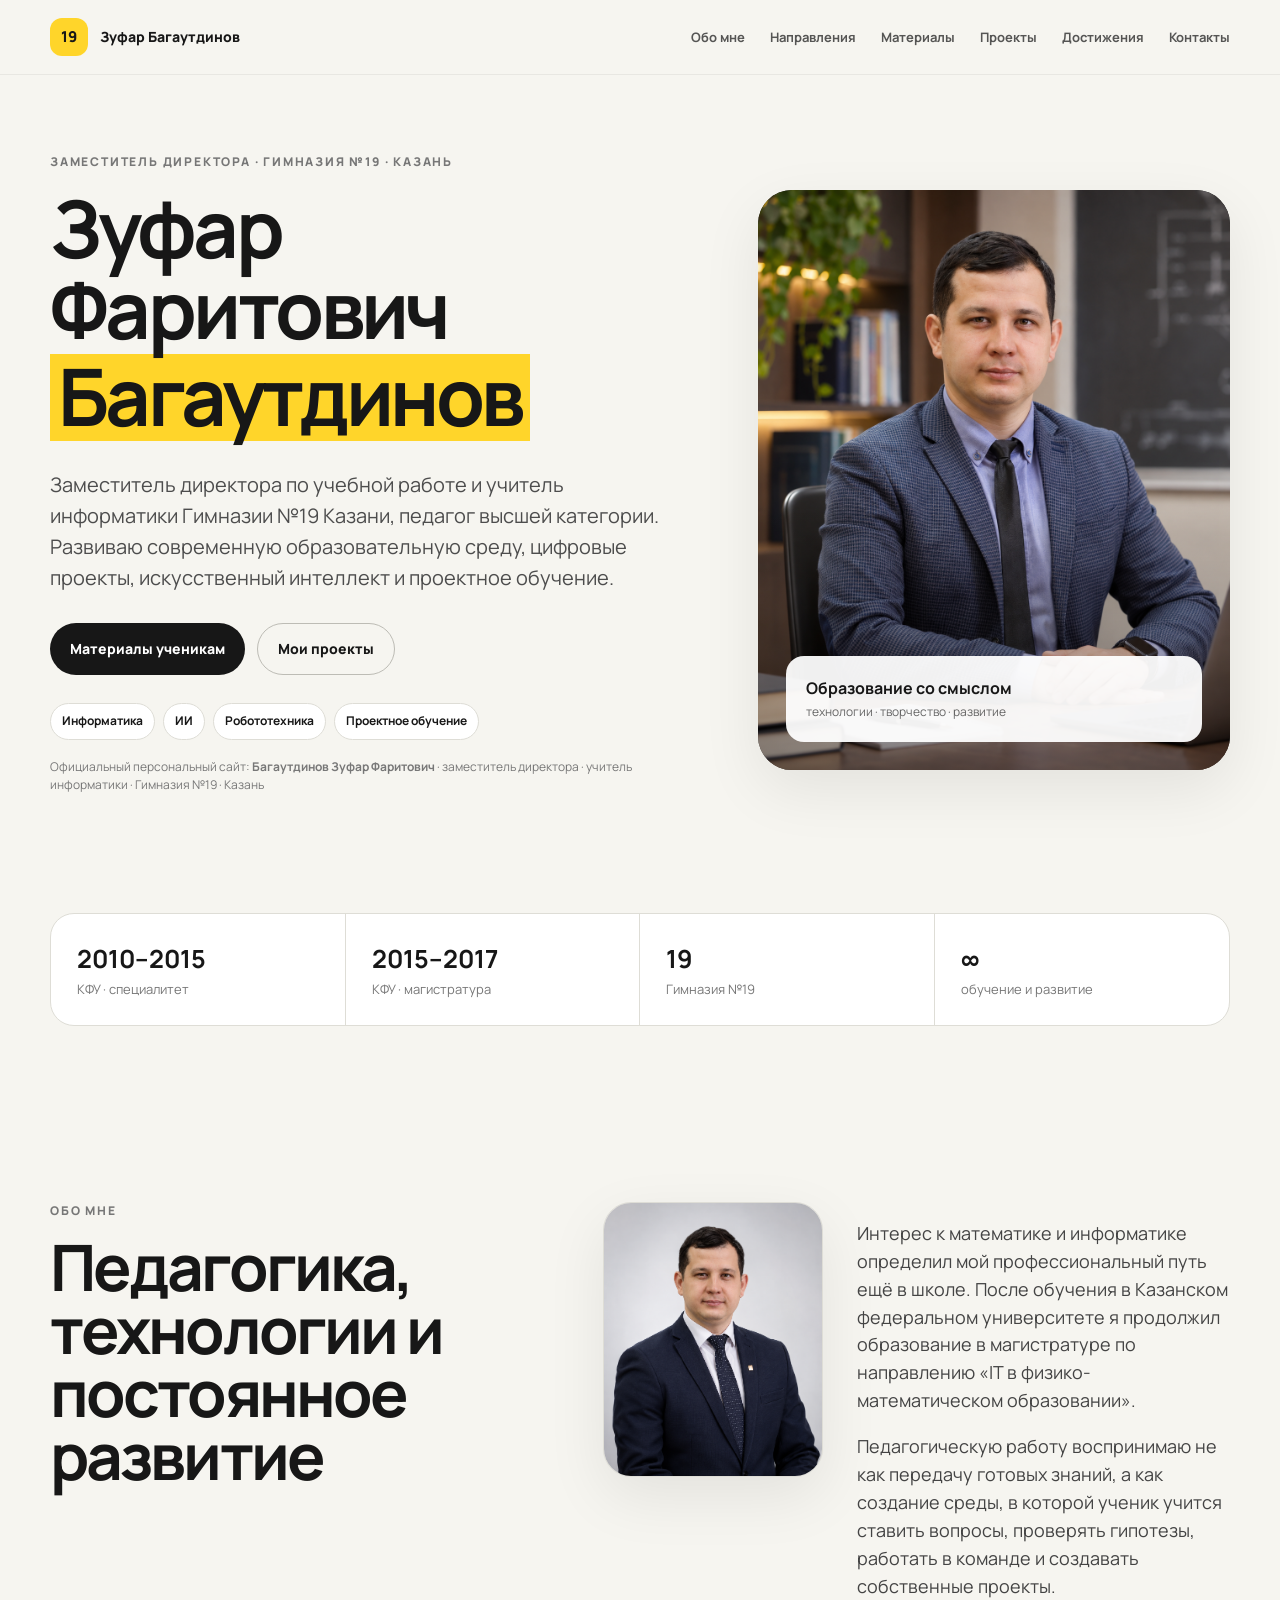
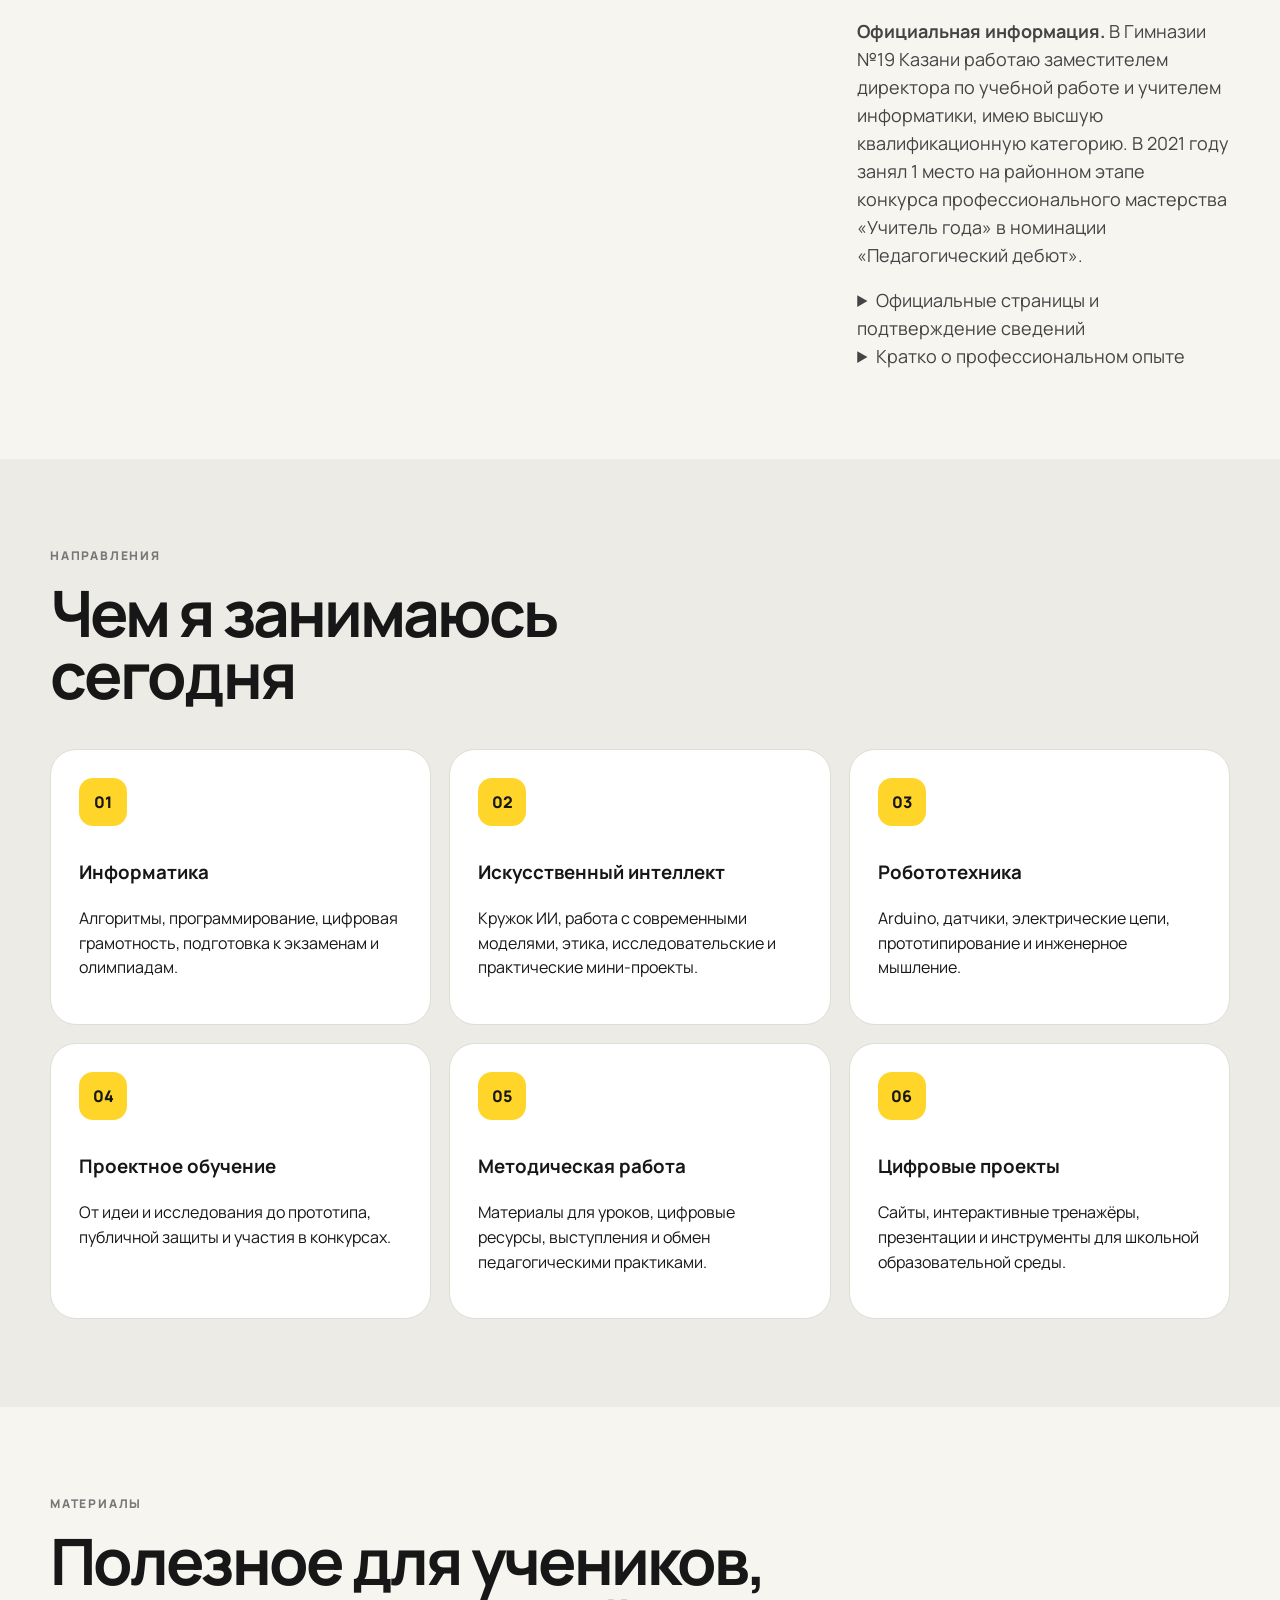
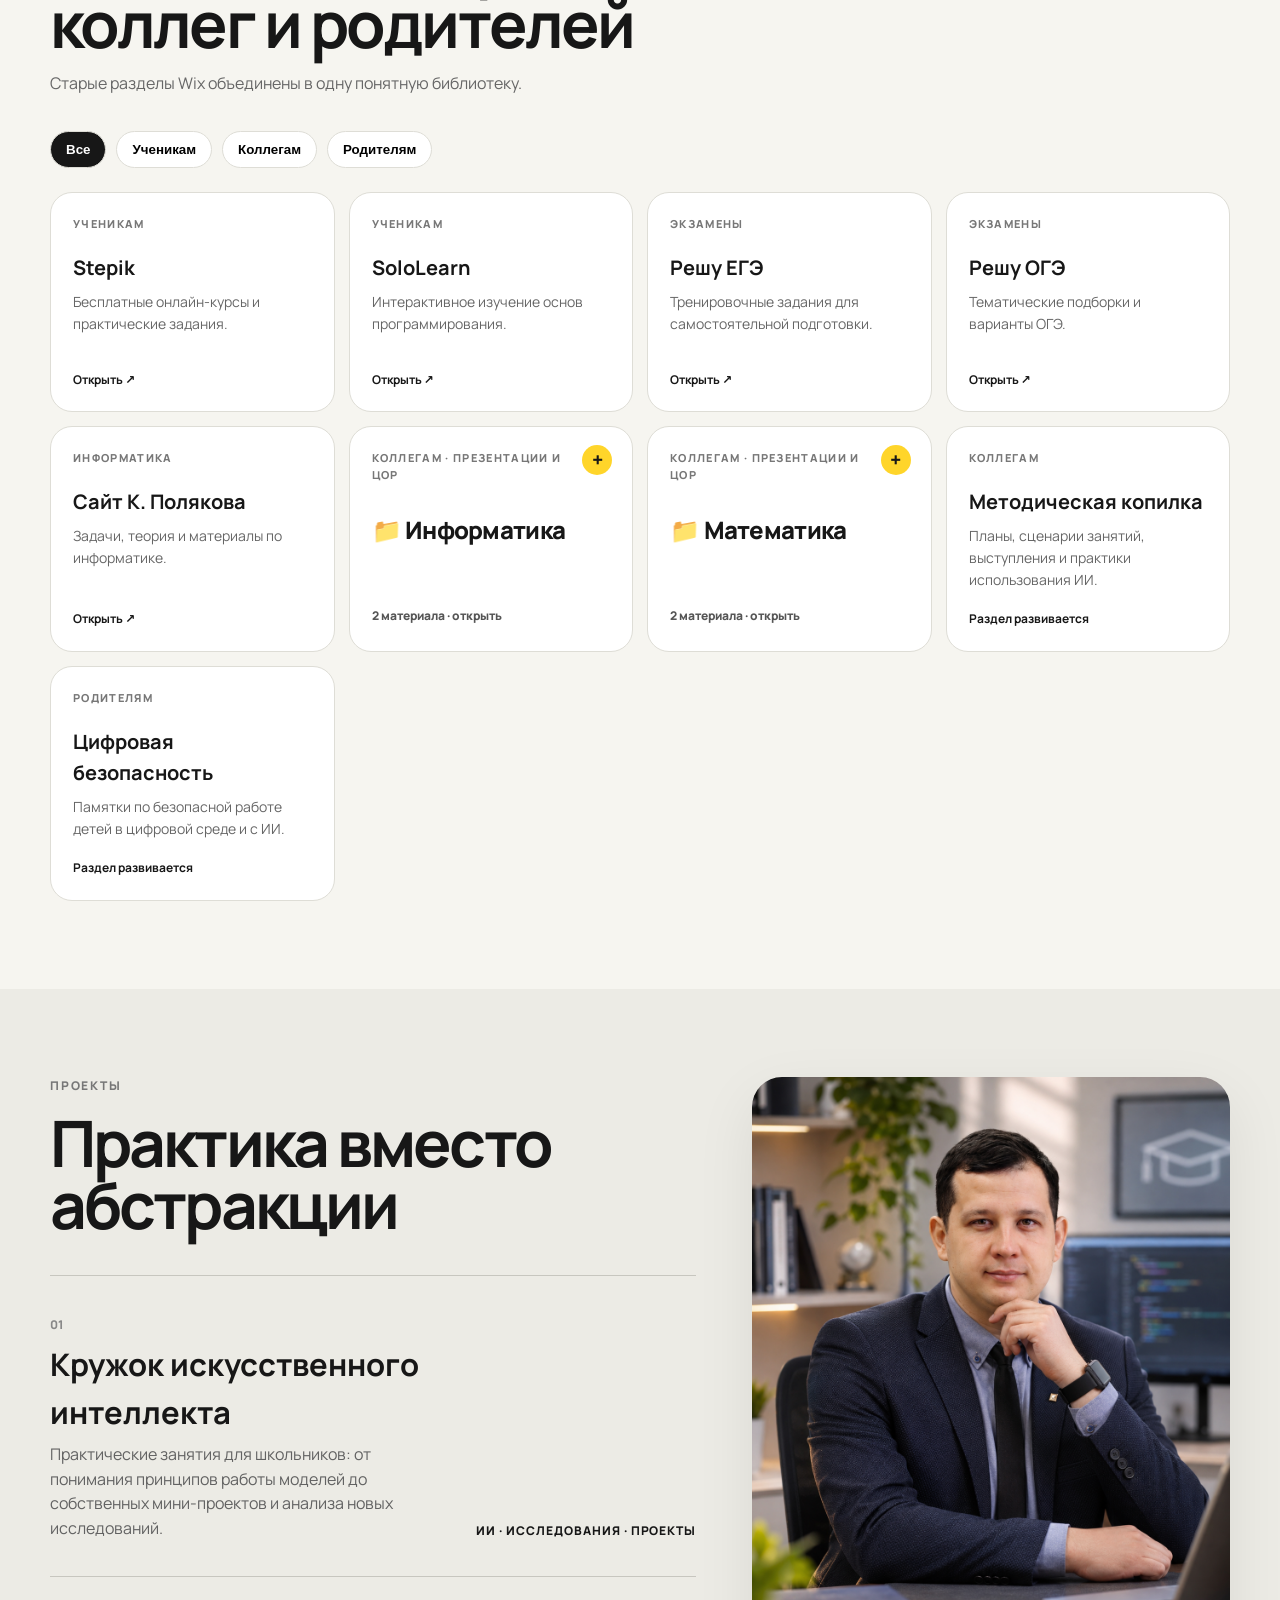
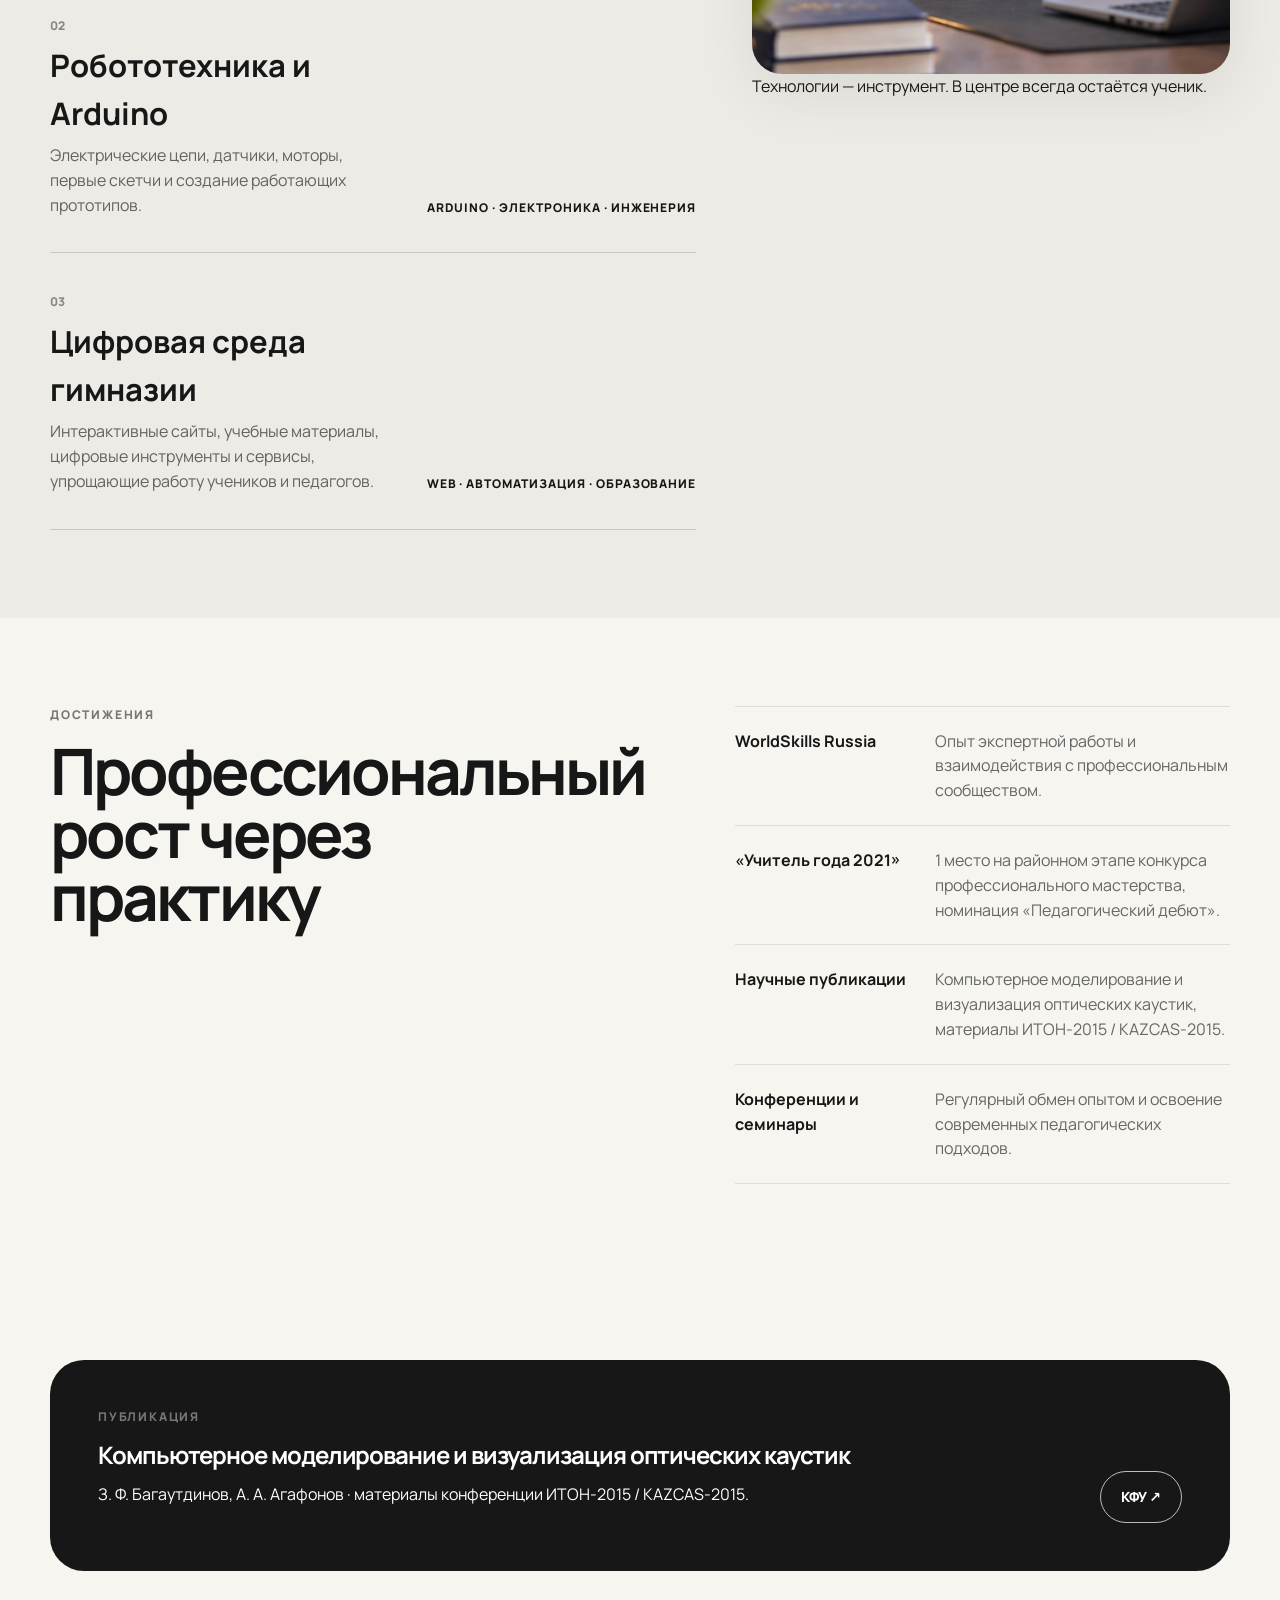
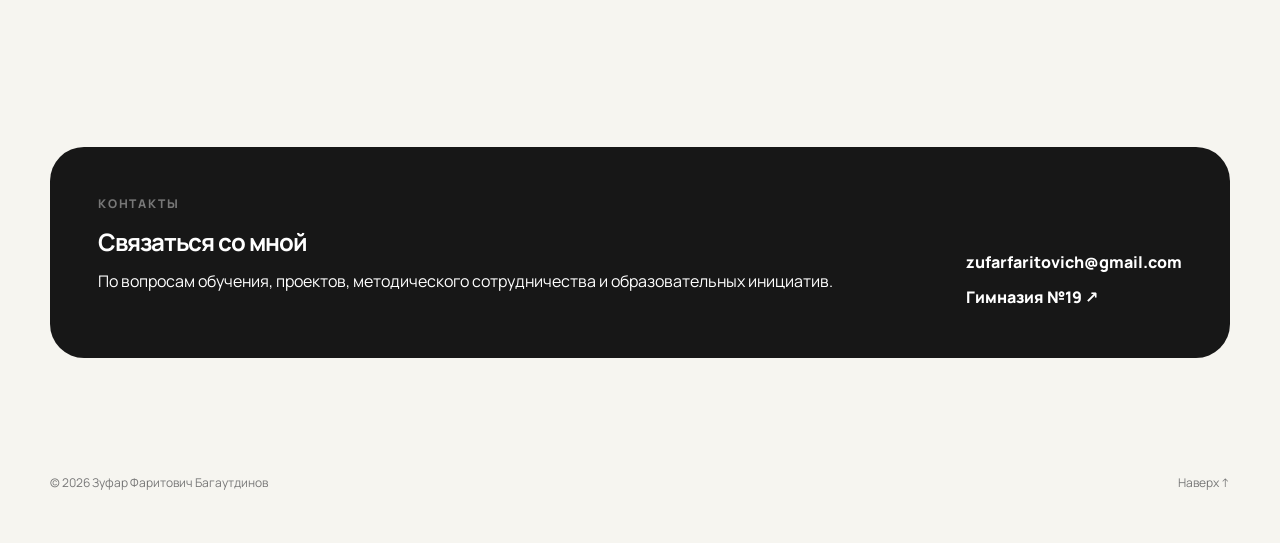
==== commit a727dacd: "seo" ====
--- a/index.html
+++ b/index.html
@@ -6,41 +6,73 @@
   <link rel="canonical" href="https://zufbag19.github.io/zufar-portfolio/" />
   <meta name="robots" content="index, follow, max-image-preview:large, max-snippet:-1, max-video-preview:-1" />
   <meta name="author" content="Зуфар Фаритович Багаутдинов" />
-  <meta name="keywords" content="Зуфар Фаритович Багаутдинов, Зуфар Багаутдинов, Зуфар Фаритович, Зуфар, Zuf_it, учитель информатики Казань, Гимназия 19 Казань, педагог информатика ИИ" />
+  <meta name="keywords" content="Багаутдинов Зуфар Фаритович, Зуфар Фаритович Багаутдинов, заместитель директора Гимназия 19 Казань, учитель информатики Казань, Гимназия №19 Казань, педагог высшей категории, информатика, искусственный интеллект" />
   <meta property="og:type" content="profile" />
   <meta property="og:locale" content="ru_RU" />
   <meta property="og:site_name" content="Зуфар Фаритович Багаутдинов" />
-  <meta property="og:title" content="Зуфар Фаритович Багаутдинов — педагог, информатика, ИИ" />
-  <meta property="og:description" content="Персональный сайт Зуфара Фаритовича Багаутдинова: информатика, искусственный интеллект, робототехника, математика, проекты и материалы для учеников." />
+  <meta property="og:title" content="Багаутдинов Зуфар Фаритович — заместитель директора и учитель информатики, Казань" />
+  <meta property="og:description" content="Официальный персональный сайт Зуфара Фаритовича Багаутдинова — заместителя директора по учебной работе и учителя информатики Гимназии №19 Казани." />
   <meta property="og:url" content="https://zufbag19.github.io/zufar-portfolio/" />
   <meta property="og:image" content="https://zufbag19.github.io/zufar-portfolio/portrait-main.png" />
   <meta name="twitter:card" content="summary_large_image" />
-  <meta name="twitter:title" content="Зуфар Фаритович Багаутдинов — педагог, информатика, ИИ" />
-  <meta name="twitter:description" content="Персональный сайт педагога Зуфара Фаритовича Багаутдинова, Гимназия №19, Казань." />
+  <meta name="twitter:title" content="Багаутдинов Зуфар Фаритович — Гимназия №19, Казань" />
+  <meta name="twitter:description" content="Заместитель директора по учебной работе, учитель информатики, педагог высшей категории Гимназии №19 Казани." />
   <meta name="twitter:image" content="https://zufbag19.github.io/zufar-portfolio/portrait-main.png" />
-  <meta name="description" content="Зуфар Фаритович Багаутдинов — учитель информатики и математики Гимназии №19 Казани. ИИ, робототехника, проекты, ЕГЭ/ОГЭ и интерактивные материалы для учеников." />
-  <title>Зуфар Фаритович Багаутдинов — учитель информатики и математики, Казань</title>
+  <meta name="description" content="Багаутдинов Зуфар Фаритович — заместитель директора по учебной работе, учитель информатики и педагог высшей категории Гимназии №19 Казани. Материалы, проекты, ИИ." />
+  <title>Багаутдинов Зуфар Фаритович — заместитель директора, учитель информатики | Гимназия №19 Казань</title>
   <link rel="preconnect" href="https://fonts.googleapis.com">
   <link rel="preconnect" href="https://fonts.gstatic.com" crossorigin>
   <link href="https://fonts.googleapis.com/css2?family=Manrope:wght@400;500;600;700;800&display=swap" rel="stylesheet">
   <link rel="stylesheet" href="styles.css" />
   <script type="application/ld+json">
-  {
-    "@context": "https://schema.org",
-    "@type": "Person",
-    "name": "Зуфар Фаритович Багаутдинов",
-    "alternateName": ["Зуфар Багаутдинов", "Зуфар Фаритович", "Зуфар", "Zuf_it"],
-    "url": "https://zufbag19.github.io/zufar-portfolio/",
-    "image": "https://zufbag19.github.io/zufar-portfolio/portrait-main.png",
-    "jobTitle": ["Учитель информатики", "Учитель математики"],
-    "worksFor": {
-      "@type": "EducationalOrganization",
-      "name": "Гимназия №19",
-      "url": "https://www.gymn19.ru/",
-      "address": {"@type":"PostalAddress","addressLocality":"Казань","addressRegion":"Республика Татарстан","addressCountry":"RU"}
-    },
-    "knowsAbout": ["Информатика", "Математика", "Искусственный интеллект", "Робототехника", "Программирование", "Цифровое образование"]
-  }
+{
+  "@context": "https://schema.org",
+  "@type": "Person",
+  "@id": "https://zufbag19.github.io/zufar-portfolio/#person",
+  "name": "Багаутдинов Зуфар Фаритович",
+  "alternateName": [
+    "Зуфар Фаритович Багаутдинов",
+    "Зуфар Багаутдинов",
+    "Zuf_it"
+  ],
+  "url": "https://zufbag19.github.io/zufar-portfolio/",
+  "image": "https://zufbag19.github.io/zufar-portfolio/portrait-main.png",
+  "jobTitle": [
+    "Заместитель директора по учебной работе",
+    "Учитель информатики"
+  ],
+  "description": "Заместитель директора по учебной работе, учитель информатики и педагог высшей категории Гимназии №19 Казани.",
+  "worksFor": {
+    "@type": "EducationalOrganization",
+    "name": "Гимназия №19",
+    "url": "https://www.gymn19.ru/",
+    "address": {
+      "@type": "PostalAddress",
+      "addressLocality": "Казань",
+      "addressRegion": "Республика Татарстан",
+      "addressCountry": "RU"
+    }
+  },
+  "sameAs": [
+    "https://www.gymn19.ru/gymnasium/teachers/",
+    "https://www.gymn19.ru/gymnasium/staff/",
+    "https://edu.tatar.ru/priv/gym_19/page5475833.htm",
+    "https://edu.tatar.ru/priv/gym_19/page2602186.htm"
+  ],
+  "knowsAbout": [
+    "Информатика",
+    "Искусственный интеллект",
+    "Робототехника",
+    "Программирование",
+    "Цифровое образование",
+    "Проектное обучение"
+  ],
+  "award": [
+    "1 место — районный этап конкурса «Учитель года 2021», номинация «Педагогический дебют»",
+    "Грамота Управления образования",
+    "Грамота Министерства образования и науки Республики Татарстан"
+  ]
+}
   </script>
 </head>
 <body>
@@ -66,9 +98,9 @@
     <section class="hero section">
       <div class="container hero-grid">
         <div class="hero-copy reveal">
-          <div class="eyebrow">Гимназия №19 · Казань</div>
+          <div class="eyebrow">Заместитель директора · Гимназия №19 · Казань</div>
           <h1><span class="name-line">Зуфар</span><span class="name-line">Фаритович</span><span class="name-line name-highlight">Багаутдинов</span></h1>
-          <p class="hero-lead">Учитель математики и информатики. Проектирую современную образовательную среду, где технологии помогают детям исследовать, создавать и мыслить самостоятельно.</p>
+          <p class="hero-lead">Заместитель директора по учебной работе и учитель информатики Гимназии №19 Казани, педагог высшей категории. Развиваю современную образовательную среду, цифровые проекты, искусственный интеллект и проектное обучение.</p>
           <div class="hero-actions">
             <a class="btn primary" href="#materials">Материалы ученикам</a>
             <a class="btn ghost" href="#projects">Мои проекты</a>
@@ -76,7 +108,7 @@
           <div class="hero-tags">
             <span>Информатика</span><span>ИИ</span><span>Робототехника</span><span>Проектное обучение</span>
           </div>
-          <p class="identity-note">Официальный персональный сайт: <strong>Зуфар Фаритович Багаутдинов</strong> · педагог · Казань · Zuf_it</p>
+          <p class="identity-note">Официальный персональный сайт: <strong>Багаутдинов Зуфар Фаритович</strong> · заместитель директора · учитель информатики · Гимназия №19 · Казань</p>
         </div>
         <div class="hero-visual reveal">
           <div class="portrait-card">
@@ -110,6 +142,15 @@
           <div class="prose">
           <p>Интерес к математике и информатике определил мой профессиональный путь ещё в школе. После обучения в Казанском федеральном университете я продолжил образование в магистратуре по направлению «IT в физико-математическом образовании».</p>
           <p>Педагогическую работу воспринимаю не как передачу готовых знаний, а как создание среды, в которой ученик учится ставить вопросы, проверять гипотезы, работать в команде и создавать собственные проекты.</p>
+          <p><strong>Официальная информация.</strong> В Гимназии №19 Казани работаю заместителем директора по учебной работе и учителем информатики, имею высшую квалификационную категорию. В 2021 году занял 1 место на районном этапе конкурса профессионального мастерства «Учитель года» в номинации «Педагогический дебют».</p>
+          <details>
+            <summary>Официальные страницы и подтверждение сведений</summary>
+            <p>
+              <a href="https://www.gymn19.ru/gymnasium/teachers/" target="_blank" rel="noopener">Профиль педагога на сайте Гимназии №19 ↗</a><br>
+              <a href="https://edu.tatar.ru/priv/gym_19/page5475833.htm" target="_blank" rel="noopener">Профиль на «Электронном образовании Республики Татарстан» ↗</a><br>
+              <a href="https://edu.tatar.ru/priv/gym_19/page2602186.htm" target="_blank" rel="noopener">Ответственный за организацию ГИА-9 в Гимназии №19 ↗</a>
+            </p>
+          </details>
           <details>
             <summary>Кратко о профессиональном опыте</summary>
             <p>Опыт участия в WorldSkills, научно-практических конференциях, семинарах и профессиональных педагогических сообществах сформировал устойчивый интерес к современным образовательным технологиям, проектной деятельности и развитию цифровой культуры.</p>
@@ -228,7 +269,7 @@
         <div class="section-heading reveal"><div class="eyebrow">Достижения</div><h2>Профессиональный рост через практику</h2></div>
         <div class="timeline reveal">
           <div class="timeline-item"><b>WorldSkills Russia</b><span>Опыт экспертной работы и взаимодействия с профессиональным сообществом.</span></div>
-          <div class="timeline-item"><b>«Учитель года»</b><span>Участие в профессиональном конкурсе и развитие методических компетенций.</span></div>
+          <div class="timeline-item"><b>«Учитель года 2021»</b><span>1 место на районном этапе конкурса профессионального мастерства, номинация «Педагогический дебют».</span></div>
           <div class="timeline-item"><b>Научные публикации</b><span>Компьютерное моделирование и визуализация оптических каустик, материалы ИТОН-2015 / KAZCAS-2015.</span></div>
           <div class="timeline-item"><b>Конференции и семинары</b><span>Регулярный обмен опытом и освоение современных педагогических подходов.</span></div>
         </div>
